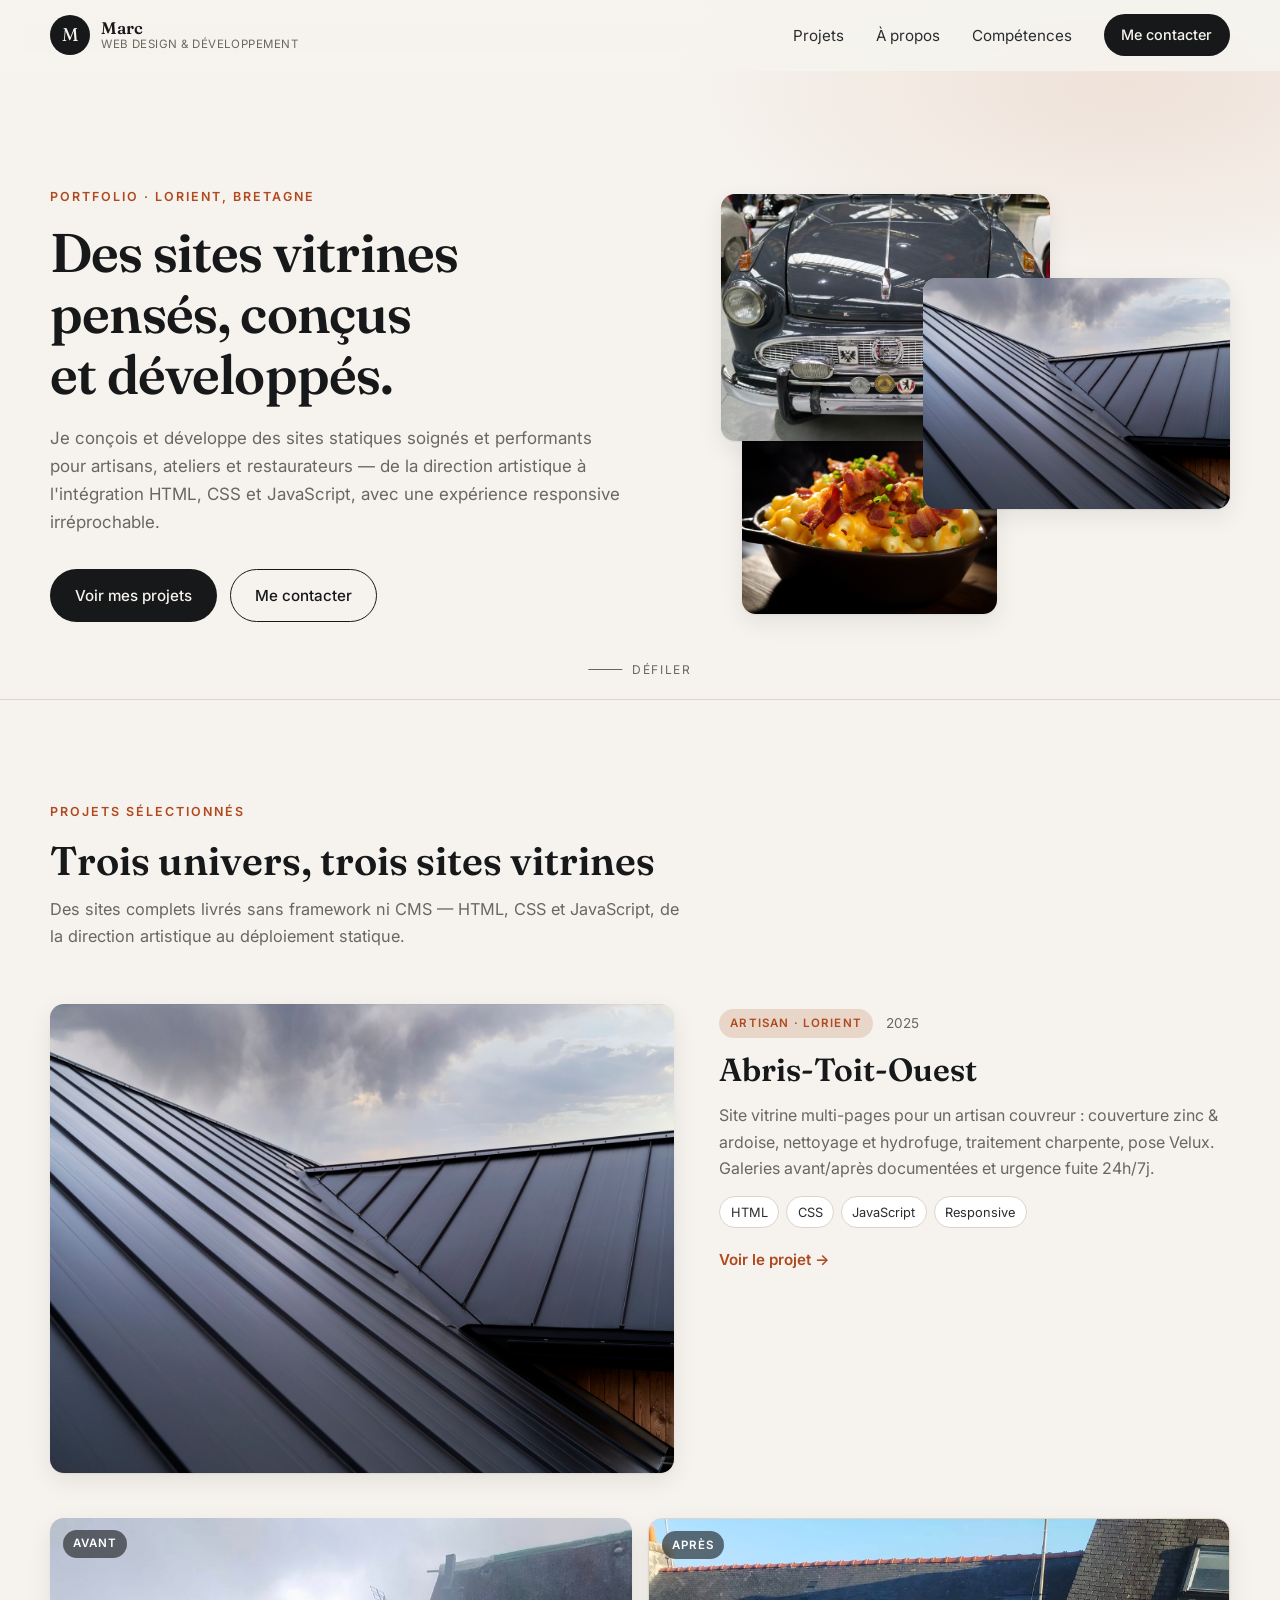
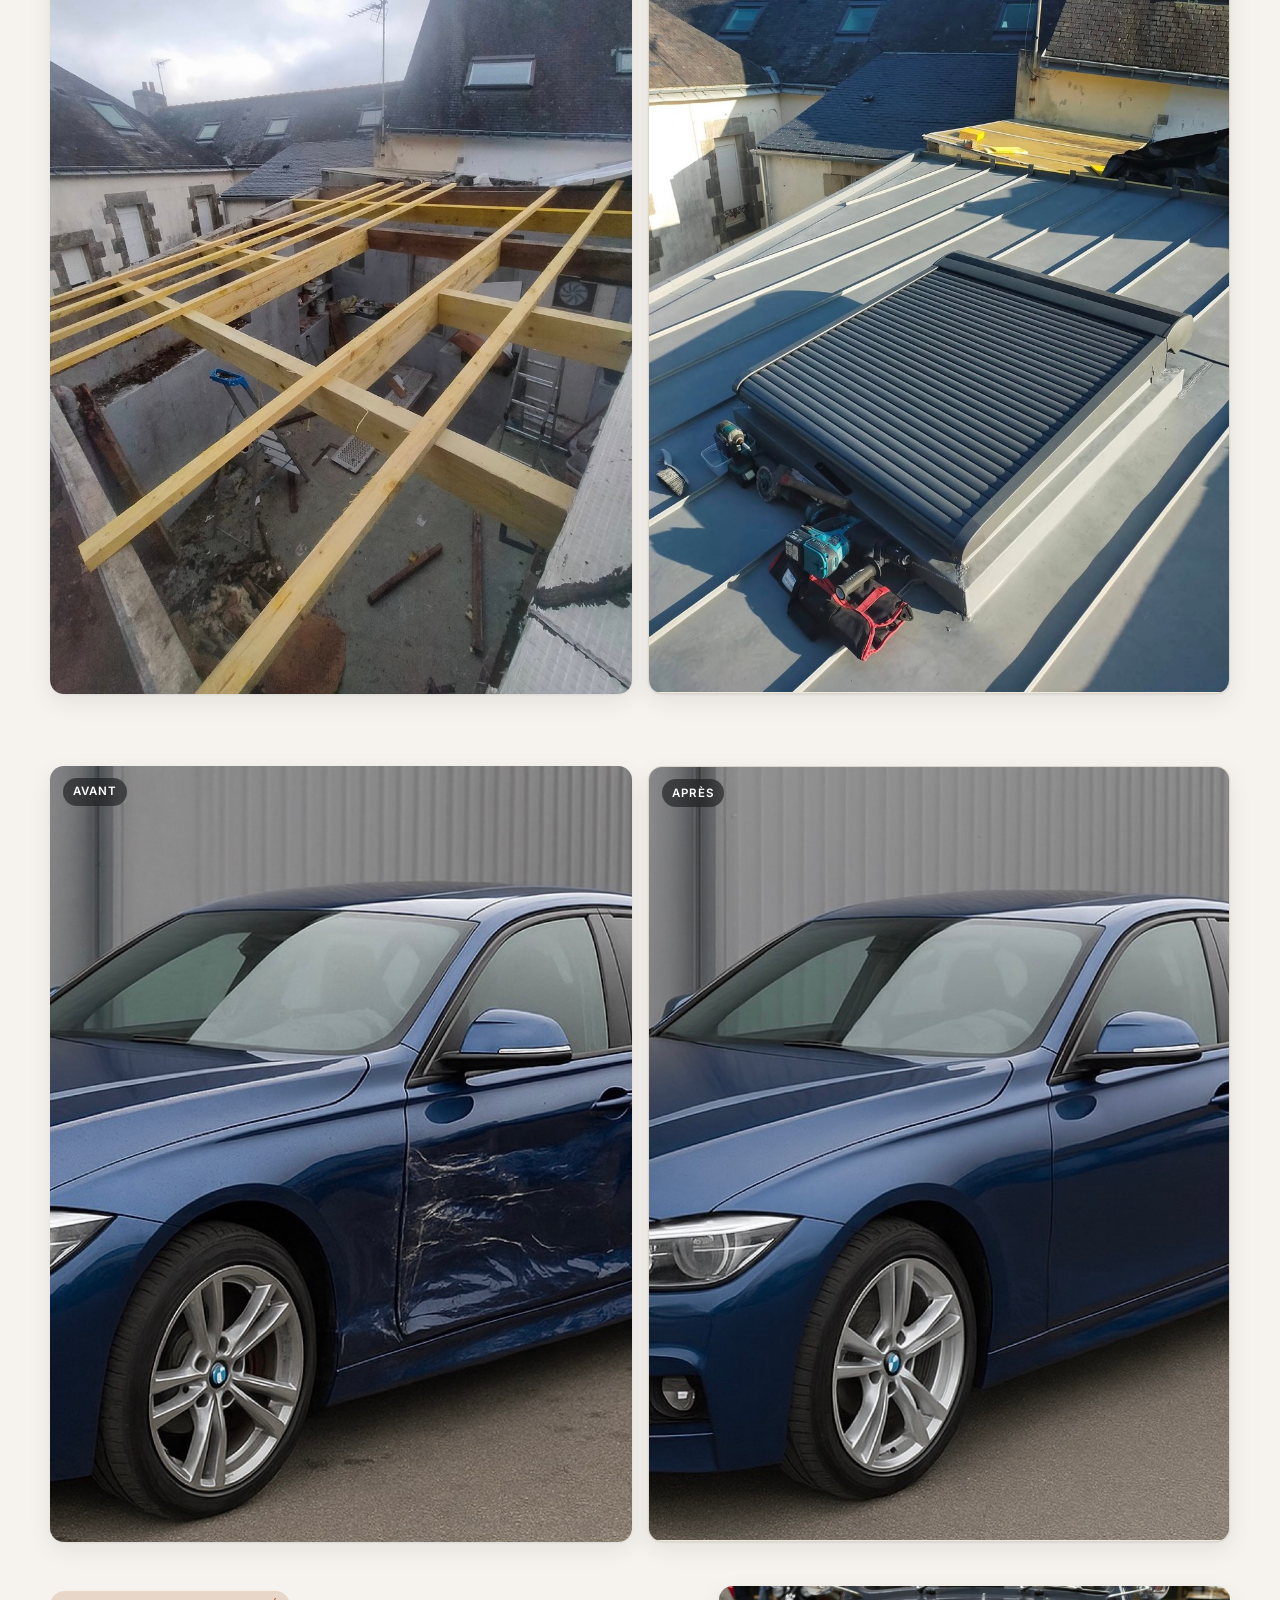
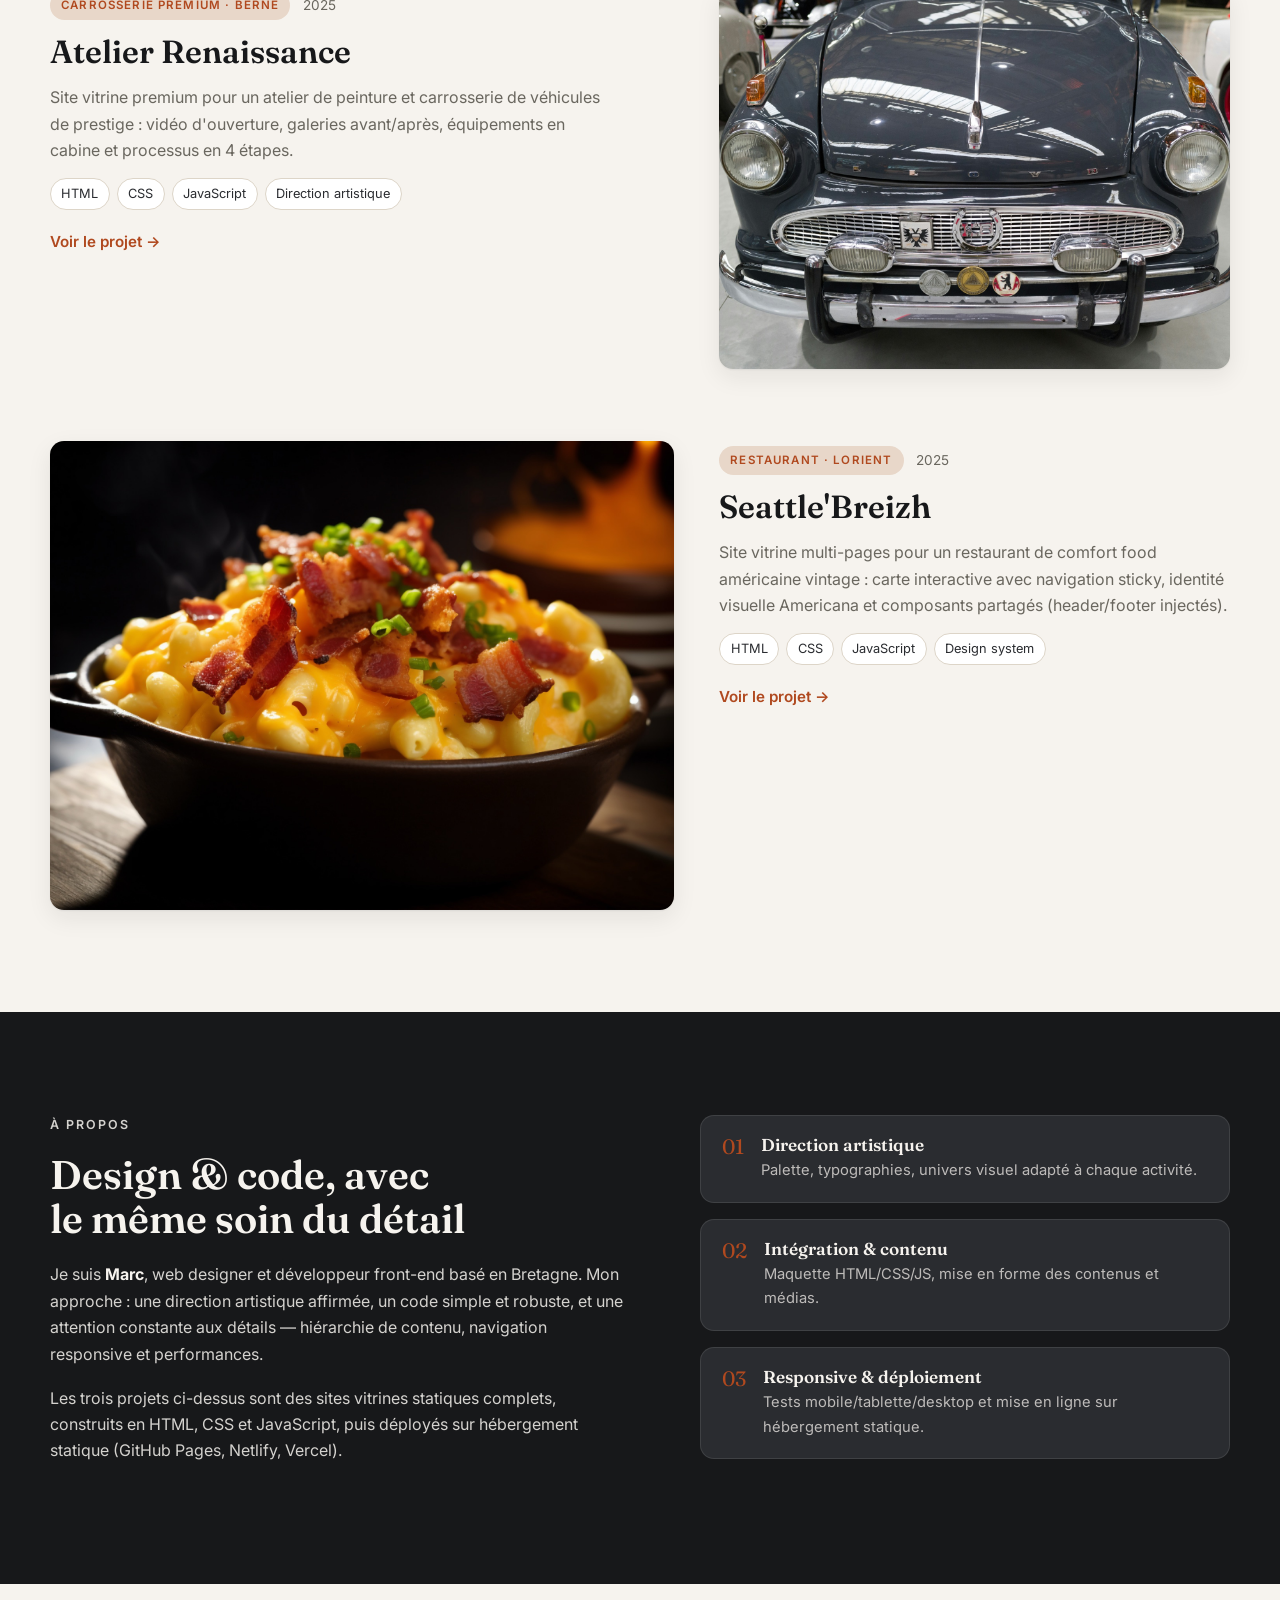
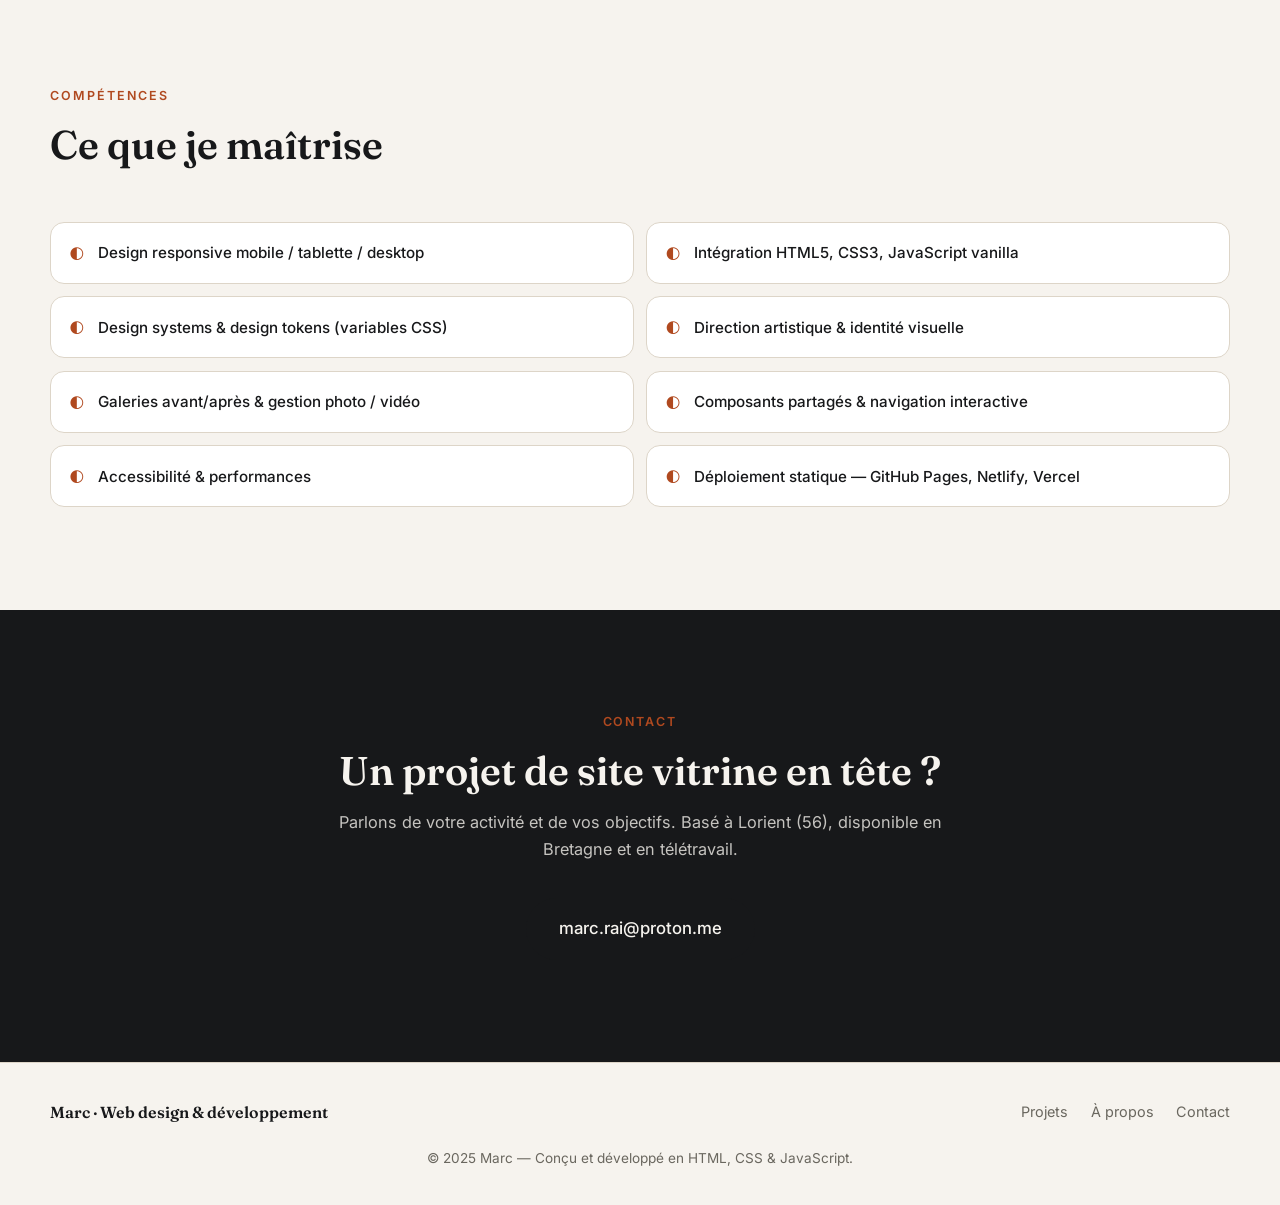
==== index.html @ 5592d225 "Initial commit" ====
<!DOCTYPE html>
<html lang="fr">
<head>
  <meta charset="UTF-8" />
  <meta name="viewport" content="width=device-width, initial-scale=1.0" />
  <meta name="description" content="Marc — Web designer & développeur front-end. Portfolios de sites vitrines statiques : toiture, carrosserie premium, comfort food. Direction artistique, intégration HTML/CSS/JS, responsive." />
  <meta name="theme-color" content="#17181a" />
  <title>Marc — Web Designer &amp; Développeur Front-end</title>

  <link rel="preconnect" href="https://fonts.googleapis.com" />
  <link rel="preconnect" href="https://fonts.gstatic.com" crossorigin />
  <link href="https://fonts.googleapis.com/css2?family=Fraunces:opsz,wght@9..144,400;9..144,500;9..144,600;9..144,700&amp;family=Inter:wght@400;500;600&amp;display=swap" rel="stylesheet" />

  <link rel="stylesheet" href="style.css" />
</head>
<body>

  <a class="skip-link" href="#main">Aller au contenu principal</a>

  <header class="site-header" id="site-header">
    <div class="container header__inner">
      <a class="brand" href="#top" aria-label="Marc — retour à l'accueil">
        <span class="brand__mark" aria-hidden="true">M</span>
        <span class="brand__text">
          <span class="brand__name">Marc</span>
          <span class="brand__tag">Web design &amp; développement</span>
        </span>
      </a>

      <button class="nav-toggle" type="button" aria-label="Ouvrir le menu" aria-expanded="false" aria-controls="site-nav">
        <span class="nav-toggle__bar" aria-hidden="true"></span>
      </button>

      <nav class="site-nav" id="site-nav" aria-label="Navigation principale">
        <a href="#projets">Projets</a>
        <a href="#a-propos">À propos</a>
        <a href="#competences">Compétences</a>
        <a href="#contact" class="nav-cta">Me contacter</a>
      </nav>
    </div>
  </header>

  <main id="main">

    <!-- HERO -->
    <section class="hero" id="top" aria-label="Présentation">
      <div class="container hero__grid">
        <div class="hero__content">
          <p class="eyebrow">Portfolio · Lorient, Bretagne</p>
          <h1 class="hero__title">Des sites vitrines pensés, conçus et développés.</h1>
          <p class="hero__lead">
            Je conçois et développe des sites statiques soignés et performants pour
            artisans, ateliers et restaurateurs — de la direction artistique à
            l'intégration HTML, CSS et JavaScript, avec une expérience responsive
            irréprochable.
          </p>
          <div class="hero__actions">
            <a class="btn btn--solid" href="#projets">Voir mes projets</a>
            <a class="btn btn--ghost" href="#contact">Me contacter</a>
          </div>
        </div>

        <div class="hero__collage" aria-hidden="true">
          <a class="collage__item collage__item--a" href="#projet-atelier" tabindex="-1">
            <img src="assets/images/atelier-classic.jpg" alt="" loading="eager" />
          </a>
          <a class="collage__item collage__item--b" href="#projet-abris" tabindex="-1">
            <img src="assets/images/abris-hero.jpg" alt="" loading="eager" />
          </a>
          <a class="collage__item collage__item--c" href="#projet-seattle" tabindex="-1">
            <img src="assets/images/seattle-hero.jpg" alt="" loading="eager" />
          </a>
        </div>
      </div>
      <div class="hero__scroll" aria-hidden="true">
        <span class="hero__scroll-line"></span>
        Défiler
      </div>
    </section>

    <!-- PROJETS -->
    <section class="section" id="projets" aria-labelledby="projets-title">
      <div class="container">
        <header class="section__head">
          <p class="eyebrow">Projets sélectionnés</p>
          <h2 class="section__title" id="projets-title">Trois univers, trois sites vitrines</h2>
          <p class="section__sub">
            Des sites complets livrés sans framework ni CMS — HTML, CSS et JavaScript,
            de la direction artistique au déploiement statique.
          </p>
        </header>

        <div class="projects">

          <!-- Abris-Toit-Ouest -->
          <article class="project" id="projet-abris">
            <a class="project__media" href="projects/Abris%20Toit%20Ouest/index.html">
              <img src="assets/images/abris-hero.jpg" alt="Toiture en ardoise et zinc, chantier de rénovation Abris-Toit-Ouest" loading="lazy" />
            </a>
            <div class="project__body">
              <div class="project__meta">
                <span class="tag">Artisan · Lorient</span>
                <span class="project__year">2025</span>
              </div>
              <h3 class="project__title">Abris-Toit-Ouest</h3>
              <p class="project__text">
                Site vitrine multi-pages pour un artisan couvreur : couverture zinc
                &amp; ardoise, nettoyage et hydrofuge, traitement charpente, pose Velux.
                Galeries avant/après documentées et urgence fuite 24h/7j.
              </p>
              <div class="project__tags">
                <span>HTML</span><span>CSS</span><span>JavaScript</span><span>Responsive</span>
              </div>
              <a class="project__link" href="projects/Abris%20Toit%20Ouest/index.html">
                Voir le projet <span aria-hidden="true">→</span>
              </a>
            </div>
            <div class="project__extra">
              <figure class="ba">
                <img src="assets/images/abris-avant.jpg" alt="Toiture avant rénovation" loading="lazy" />
                <figcaption>Avant</figcaption>
              </figure>
              <figure class="ba ba--after">
                <img src="assets/images/abris-apres.jpg" alt="Toiture après rénovation" loading="lazy" />
                <figcaption>Après</figcaption>
              </figure>
            </div>
          </article>

          <!-- Atelier Renaissance -->
          <article class="project project--reverse" id="projet-atelier">
            <a class="project__media" href="projects/Atelier%20Renaissance/index.html">
              <img src="assets/images/atelier-classic.jpg" alt="Restauration de peinture d'un véhicule de collection chez Atelier Renaissance" loading="lazy" />
            </a>
            <div class="project__body">
              <div class="project__meta">
                <span class="tag">Carrosserie premium · Berné</span>
                <span class="project__year">2025</span>
              </div>
              <h3 class="project__title">Atelier Renaissance</h3>
              <p class="project__text">
                Site vitrine premium pour un atelier de peinture et carrosserie de
                véhicules de prestige : vidéo d'ouverture, galeries avant/après,
                équipements en cabine et processus en 4 étapes.
              </p>
              <div class="project__tags">
                <span>HTML</span><span>CSS</span><span>JavaScript</span><span>Direction artistique</span>
              </div>
              <a class="project__link" href="projects/Atelier%20Renaissance/index.html">
                Voir le projet <span aria-hidden="true">→</span>
              </a>
            </div>
            <div class="project__extra">
              <figure class="ba">
                <img src="assets/images/atelier-avant.jpg" alt="Réparation après choc — avant" loading="lazy" />
                <figcaption>Avant</figcaption>
              </figure>
              <figure class="ba ba--after">
                <img src="assets/images/atelier-apres.jpg" alt="Réparation après choc — après" loading="lazy" />
                <figcaption>Après</figcaption>
              </figure>
            </div>
          </article>

          <!-- Seattle'Breizh -->
          <article class="project" id="projet-seattle">
            <a class="project__media" href="projects/SeattleBreizh/index.html">
              <img src="assets/images/seattle-hero.jpg" alt="Plat de comfort food américaine du Seattle'Breizh" loading="lazy" />
            </a>
            <div class="project__body">
              <div class="project__meta">
                <span class="tag">Restaurant · Lorient</span>
                <span class="project__year">2025</span>
              </div>
              <h3 class="project__title">Seattle'Breizh</h3>
              <p class="project__text">
                Site vitrine multi-pages pour un restaurant de comfort food américaine
                vintage : carte interactive avec navigation sticky, identité visuelle
                Americana et composants partagés (header/footer injectés).
              </p>
              <div class="project__tags">
                <span>HTML</span><span>CSS</span><span>JavaScript</span><span>Design system</span>
              </div>
              <a class="project__link" href="projects/SeattleBreizh/index.html">
                Voir le projet <span aria-hidden="true">→</span>
              </a>
            </div>
          </article>

        </div>
      </div>
    </section>

    <!-- À PROPOS -->
    <section class="section section--dark" id="a-propos" aria-labelledby="a-propos-title">
      <div class="container about__grid">
        <div class="about__text">
          <p class="eyebrow">À propos</p>
          <h2 class="section__title" id="a-propos-title">Design &amp; code, avec le même soin du détail</h2>
          <p>
            Je suis <strong>Marc</strong>, web designer et développeur front-end basé en
            Bretagne. Mon approche : une direction artistique affirmée, un code simple
            et robuste, et une attention constante aux détails — hiérarchie de contenu,
            navigation responsive et performances.
          </p>
          <p>
            Les trois projets ci-dessus sont des sites vitrines statiques complets,
            construits en HTML, CSS et JavaScript, puis déployés sur hébergement
            statique (GitHub Pages, Netlify, Vercel).
          </p>
        </div>

        <div class="about__steps">
          <div class="step">
            <span class="step__num">01</span>
            <div>
              <h3>Direction artistique</h3>
              <p>Palette, typographies, univers visuel adapté à chaque activité.</p>
            </div>
          </div>
          <div class="step">
            <span class="step__num">02</span>
            <div>
              <h3>Intégration &amp; contenu</h3>
              <p>Maquette HTML/CSS/JS, mise en forme des contenus et médias.</p>
            </div>
          </div>
          <div class="step">
            <span class="step__num">03</span>
            <div>
              <h3>Responsive &amp; déploiement</h3>
              <p>Tests mobile/tablette/desktop et mise en ligne sur hébergement statique.</p>
            </div>
          </div>
        </div>
      </div>
    </section>

    <!-- COMPÉTENCES -->
    <section class="section" id="competences" aria-labelledby="competences-title">
      <div class="container">
        <header class="section__head">
          <p class="eyebrow">Compétences</p>
          <h2 class="section__title" id="competences-title">Ce que je maîtrise</h2>
        </header>
        <ul class="skills">
          <li class="skill"><span class="skill__icon" aria-hidden="true">◐</span>Design responsive mobile / tablette / desktop</li>
          <li class="skill"><span class="skill__icon" aria-hidden="true">◐</span>Intégration HTML5, CSS3, JavaScript vanilla</li>
          <li class="skill"><span class="skill__icon" aria-hidden="true">◐</span>Design systems &amp; design tokens (variables CSS)</li>
          <li class="skill"><span class="skill__icon" aria-hidden="true">◐</span>Direction artistique &amp; identité visuelle</li>
          <li class="skill"><span class="skill__icon" aria-hidden="true">◐</span>Galeries avant/après &amp; gestion photo / vidéo</li>
          <li class="skill"><span class="skill__icon" aria-hidden="true">◐</span>Composants partagés &amp; navigation interactive</li>
          <li class="skill"><span class="skill__icon" aria-hidden="true">◐</span>Accessibilité &amp; performances</li>
          <li class="skill"><span class="skill__icon" aria-hidden="true">◐</span>Déploiement statique — GitHub Pages, Netlify, Vercel</li>
        </ul>
      </div>
    </section>

    <!-- CONTACT -->
    <section class="section section--dark" id="contact" aria-labelledby="contact-title">
      <div class="container contact__inner">
        <p class="eyebrow">Contact</p>
        <h2 class="section__title" id="contact-title">Un projet de site vitrine en tête ?</h2>
        <p class="section__sub">
          Parlons de votre activité et de vos objectifs. Basé à Lorient (56),
          disponible en Bretagne et en télétravail.
        </p>
        <!-- Remplacez l'adresse e-mail par la vôtre -->
        <a class="btn btn--solid btn--lg" href="mailto:marc.rai@proton.me">marc.rai@proton.me</a>
      </div>
    </section>

  </main>

  <footer class="site-footer">
    <div class="container footer__inner">
      <p class="footer__brand">Marc · Web design &amp; développement</p>
      <nav class="footer__nav" aria-label="Navigation de pied de page">
        <a href="#projets">Projets</a>
        <a href="#a-propos">À propos</a>
        <a href="#contact">Contact</a>
      </nav>
      <p class="footer__note">© 2025 Marc — Conçu et développé en HTML, CSS &amp; JavaScript.</p>
    </div>
  </footer>

  <script>
    (function () {
      var header = document.getElementById('site-header');
      var toggle = document.querySelector('.nav-toggle');
      var nav = document.getElementById('site-nav');
      var open = false;

      function onScroll() {
        header.classList.toggle('is-scrolled', window.scrollY > 12);
      }

      function setOpen(value) {
        open = value;
        toggle.setAttribute('aria-expanded', String(open));
        nav.classList.toggle('is-open', open);
        document.body.classList.toggle('no-scroll', open);
      }

      toggle.addEventListener('click', function () {
        setOpen(!open);
      });

      nav.addEventListener('click', function (e) {
        if (e.target.tagName === 'A') setOpen(false);
      });

      window.addEventListener('scroll', onScroll, { passive: true });
      onScroll();
    })();
  </script>
</body>
</html>
---- style.css ----
/* ==========================================================================
   Marc — Portfolio
   Design : palette ivoire / encre / terracotta, typographies Fraunces + Inter
   ========================================================================== */

:root {
  --paper: #f6f3ee;
  --paper-2: #efeae1;
  --ink: #17181a;
  --ink-2: #2a2c30;
  --ink-soft: #6a675f;
  --accent: #b0491f;
  --accent-soft: #e8d7c9;
  --line: #ddd5c8;
  --white: #ffffff;

  --font-display: "Fraunces", Georgia, serif;
  --font-body: "Inter", system-ui, -apple-system, sans-serif;

  --radius: 14px;
  --container: 1180px;
  --gutter: clamp(1.25rem, 4vw, 2.5rem);

  --shadow: 0 1px 2px rgba(23, 24, 26, 0.06), 0 8px 24px rgba(23, 24, 26, 0.08);
  --ease: cubic-bezier(0.22, 1, 0.36, 1);
}

/* ---------- Reset ---------- */
*,
*::before,
*::after {
  box-sizing: border-box;
  margin: 0;
  padding: 0;
}

html {
  scroll-behavior: smooth;
  scroll-padding-top: 84px;
}

body {
  font-family: var(--font-body);
  font-size: 1rem;
  line-height: 1.65;
  color: var(--ink);
  background: var(--paper);
  -webkit-font-smoothing: antialiased;
}

img {
  display: block;
  max-width: 100%;
  height: auto;
}

a {
  color: inherit;
  text-decoration: none;
}

ul {
  list-style: none;
}

button {
  font: inherit;
  cursor: pointer;
  border: 0;
  background: none;
  color: inherit;
}

h1,
h2,
h3 {
  font-family: var(--font-display);
  font-weight: 600;
  line-height: 1.12;
  text-wrap: balance;
}

.container {
  width: min(var(--container), 100% - (2 * var(--gutter)));
  margin-inline: auto;
}

.skip-link {
  position: absolute;
  left: 1rem;
  top: -100%;
  z-index: 100;
  padding: 0.6rem 1rem;
  background: var(--ink);
  color: var(--paper);
  border-radius: 8px;
  transition: top 0.2s;
}
.skip-link:focus {
  top: 1rem;
}

::selection {
  background: var(--accent);
  color: var(--white);
}

:focus-visible {
  outline: 2px solid var(--accent);
  outline-offset: 3px;
  border-radius: 4px;
}

/* ---------- Header ---------- */
.site-header {
  position: fixed;
  inset: 0 0 auto 0;
  z-index: 50;
  padding-block: 0.9rem;
  background: rgba(246, 243, 238, 0.92);
  backdrop-filter: blur(10px);
  -webkit-backdrop-filter: blur(10px);
  border-bottom: 1px solid transparent;
  transition: border-color 0.3s, box-shadow 0.3s;
}
.site-header.is-scrolled {
  border-bottom-color: var(--line);
  box-shadow: 0 1px 0 rgba(23, 24, 26, 0.04);
}

.header__inner {
  display: flex;
  align-items: center;
  justify-content: space-between;
  gap: 1rem;
}

.brand {
  display: flex;
  align-items: center;
  gap: 0.7rem;
}
.brand__mark {
  display: grid;
  place-items: center;
  width: 40px;
  height: 40px;
  border-radius: 50%;
  background: var(--ink);
  color: var(--paper);
  font-family: var(--font-display);
  font-size: 1.15rem;
}
.brand__text {
  display: flex;
  flex-direction: column;
  line-height: 1.2;
}
.brand__name {
  font-family: var(--font-display);
  font-weight: 600;
  font-size: 1.05rem;
}
.brand__tag {
  font-size: 0.72rem;
  letter-spacing: 0.04em;
  color: var(--ink-soft);
  text-transform: uppercase;
}

.site-nav {
  display: flex;
  align-items: center;
  gap: clamp(1rem, 2.5vw, 2rem);
}
.site-nav a:not(.nav-cta) {
  font-size: 0.95rem;
  color: var(--ink-2);
  padding: 0.4rem 0;
  position: relative;
}
.site-nav a:not(.nav-cta)::after {
  content: "";
  position: absolute;
  left: 0;
  bottom: 0;
  width: 100%;
  height: 2px;
  background: var(--accent);
  transform: scaleX(0);
  transform-origin: left;
  transition: transform 0.3s var(--ease);
}
.site-nav a:not(.nav-cta):hover::after,
.site-nav a:not(.nav-cta):focus-visible::after {
  transform: scaleX(1);
}
.nav-cta {
  padding: 0.55rem 1.1rem;
  border-radius: 999px;
  background: var(--ink);
  color: var(--paper) !important;
  font-size: 0.9rem !important;
  font-weight: 500;
  transition: background 0.25s;
}
.nav-cta:hover {
  background: var(--accent);
}

.nav-toggle {
  display: none;
  position: relative;
  width: 42px;
  height: 42px;
  border-radius: 10px;
}
.nav-toggle__bar,
.nav-toggle::before,
.nav-toggle::after {
  content: "";
  position: absolute;
  left: 10px;
  right: 10px;
  height: 2px;
  background: var(--ink);
  border-radius: 2px;
  transition: transform 0.3s var(--ease), opacity 0.3s, top 0.3s var(--ease);
}
.nav-toggle__bar {
  top: 20px;
}
.nav-toggle::before {
  top: 13px;
}
.nav-toggle::after {
  top: 27px;
}
.nav-toggle[aria-expanded="true"] .nav-toggle__bar {
  opacity: 0;
}
.nav-toggle[aria-expanded="true"]::before {
  top: 20px;
  transform: rotate(45deg);
}
.nav-toggle[aria-expanded="true"]::after {
  top: 20px;
  transform: rotate(-45deg);
}

/* ---------- Buttons ---------- */
.btn {
  display: inline-flex;
  align-items: center;
  justify-content: center;
  gap: 0.5rem;
  padding: 0.8rem 1.5rem;
  border-radius: 999px;
  font-weight: 500;
  font-size: 0.95rem;
  border: 1px solid transparent;
  transition: background 0.25s, color 0.25s, border-color 0.25s, transform 0.25s var(--ease);
}
.btn--solid {
  background: var(--ink);
  color: var(--paper);
}
.btn--solid:hover {
  background: var(--accent);
  transform: translateY(-2px);
}
.btn--ghost {
  border-color: var(--ink);
  color: var(--ink);
}
.btn--ghost:hover {
  background: var(--ink);
  color: var(--paper);
  transform: translateY(-2px);
}
.btn--lg {
  font-size: 1.05rem;
  padding: 1rem 2rem;
}

/* ---------- Hero ---------- */
.hero {
  position: relative;
  padding: calc(110px + clamp(2rem, 6vw, 5rem)) 0 clamp(3rem, 6vw, 5rem);
  background:
    radial-gradient(60% 50% at 88% 12%, rgba(176, 73, 31, 0.10), transparent 60%),
    var(--paper);
  border-bottom: 1px solid var(--line);
  overflow: hidden;
}

.hero__grid {
  display: grid;
  grid-template-columns: 1.05fr 0.95fr;
  align-items: center;
  gap: clamp(2rem, 5vw, 4rem);
}

.eyebrow {
  font-size: 0.78rem;
  font-weight: 600;
  letter-spacing: 0.16em;
  text-transform: uppercase;
  color: var(--accent);
  margin-bottom: 1rem;
}

.hero__title {
  font-size: clamp(2.1rem, 4.6vw, 3.4rem);
  font-weight: 600;
  letter-spacing: -0.015em;
  margin-bottom: 1.2rem;
}

.hero__lead {
  max-width: 52ch;
  color: var(--ink-soft);
  font-size: 1.06rem;
  margin-bottom: 2rem;
}

.hero__actions {
  display: flex;
  flex-wrap: wrap;
  gap: 0.8rem;
}

/* Collage */
.hero__collage {
  position: relative;
  min-height: 420px;
}
.collage__item {
  position: absolute;
  border-radius: var(--radius);
  overflow: hidden;
  box-shadow: var(--shadow);
  background: var(--paper-2);
  transition: transform 0.4s var(--ease), box-shadow 0.4s var(--ease);
}
.collage__item img {
  width: 100%;
  height: 100%;
  object-fit: cover;
}
.collage__item--a {
  width: 62%;
  aspect-ratio: 4 / 3;
  top: 0;
  left: 4%;
  z-index: 2;
}
.collage__item--b {
  width: 58%;
  aspect-ratio: 4 / 3;
  top: 20%;
  right: 0;
  z-index: 3;
}
.collage__item--c {
  width: 48%;
  aspect-ratio: 4 / 3;
  bottom: 0;
  left: 8%;
  z-index: 1;
}
.collage__item:hover {
  transform: translateY(-6px) rotate(0deg) scale(1.02);
  box-shadow: 0 12px 34px rgba(23, 24, 26, 0.16);
}

.hero__scroll {
  position: absolute;
  bottom: 1.2rem;
  left: 50%;
  transform: translateX(-50%);
  display: flex;
  align-items: center;
  gap: 0.6rem;
  font-size: 0.75rem;
  letter-spacing: 0.14em;
  text-transform: uppercase;
  color: var(--ink-soft);
}
.hero__scroll-line {
  width: 34px;
  height: 1px;
  background: var(--ink-soft);
  position: relative;
  overflow: hidden;
}
.hero__scroll-line::after {
  content: "";
  position: absolute;
  inset: 0;
  background: var(--accent);
  transform: translateX(-100%);
  animation: scroll-hint 2.4s var(--ease) infinite;
}
@keyframes scroll-hint {
  0% { transform: translateX(-100%); }
  60%, 100% { transform: translateX(100%); }
}

/* ---------- Sections ---------- */
.section {
  padding: clamp(4rem, 8vw, 6.5rem) 0;
}
.section--dark {
  background: var(--ink);
  color: var(--paper);
}
.section--dark .section__title {
  color: var(--paper);
}
.section--dark .section__sub {
  color: rgba(246, 243, 238, 0.78);
}

.section__head {
  max-width: 640px;
  margin-bottom: clamp(2.2rem, 5vw, 3.4rem);
}
.section__title {
  font-size: clamp(1.7rem, 3.4vw, 2.5rem);
  margin-bottom: 0.8rem;
}
.section__sub {
  color: var(--ink-soft);
  font-size: 1.02rem;
}

/* ---------- Projects ---------- */
.projects {
  display: grid;
  gap: clamp(3rem, 6vw, 4.5rem);
}

.project {
  display: grid;
  grid-template-columns: minmax(0, 1.1fr) minmax(0, 0.9fr);
  gap: clamp(1.5rem, 3.5vw, 2.8rem);
  align-items: start;
}
.project--reverse .project__media {
  order: 2;
}
.project--reverse .project__body {
  order: 1;
}

.project__media {
  display: block;
  border-radius: var(--radius);
  overflow: hidden;
  position: relative;
  box-shadow: var(--shadow);
  background: var(--paper-2);
}
.project__media::after {
  content: "Ouvrir le site";
  position: absolute;
  inset: auto 0 0 0;
  padding: 2.6rem 1.2rem 1.2rem;
  font-size: 0.85rem;
  font-weight: 500;
  color: var(--white);
  background: linear-gradient(to top, rgba(23, 24, 26, 0.72), transparent);
  opacity: 0;
  transform: translateY(8px);
  transition: opacity 0.35s, transform 0.35s var(--ease);
}
.project__media img {
  width: 100%;
  aspect-ratio: 4 / 3;
  object-fit: cover;
  transition: transform 0.5s var(--ease);
}
.project:hover .project__media::after {
  opacity: 1;
  transform: translateY(0);
}
.project__media:hover img {
  transform: scale(1.03);
}

.project__body {
  display: flex;
  flex-direction: column;
  align-items: flex-start;
  gap: 0.9rem;
  padding-top: 0.3rem;
}
.project__meta {
  display: flex;
  align-items: center;
  gap: 0.8rem;
}
.tag {
  font-size: 0.72rem;
  font-weight: 600;
  letter-spacing: 0.1em;
  text-transform: uppercase;
  color: var(--accent);
  background: var(--accent-soft);
  padding: 0.3rem 0.7rem;
  border-radius: 999px;
}
.project__year {
  font-size: 0.85rem;
  color: var(--ink-soft);
}
.project__title {
  font-size: clamp(1.5rem, 2.6vw, 2rem);
}
.project__text {
  color: var(--ink-soft);
  max-width: 56ch;
}
.project__tags {
  display: flex;
  flex-wrap: wrap;
  gap: 0.45rem;
}
.project__tags span {
  font-size: 0.8rem;
  color: var(--ink-2);
  border: 1px solid var(--line);
  background: var(--white);
  padding: 0.28rem 0.65rem;
  border-radius: 999px;
}
.project__link {
  margin-top: 0.3rem;
  font-weight: 600;
  font-size: 0.95rem;
  color: var(--accent);
  border-bottom: 1px solid transparent;
  transition: border-color 0.25s;
}
.project__link:hover {
  border-bottom-color: var(--accent);
}
.project__link span {
  display: inline-block;
  transition: transform 0.25s var(--ease);
}
.project__link:hover span {
  transform: translateX(4px);
}

.project__extra {
  grid-column: 1 / -1;
  display: grid;
  grid-template-columns: 1fr 1fr;
  gap: 1rem;
}
.ba {
  position: relative;
  border-radius: var(--radius);
  overflow: hidden;
  box-shadow: var(--shadow);
  background: var(--paper-2);
}
.ba img {
  width: 100%;
  aspect-ratio: 3 / 4;
  object-fit: cover;
}
.ba figcaption {
  position: absolute;
  top: 0.8rem;
  left: 0.8rem;
  font-size: 0.72rem;
  font-weight: 600;
  letter-spacing: 0.1em;
  text-transform: uppercase;
  color: var(--white);
  background: rgba(23, 24, 26, 0.6);
  padding: 0.28rem 0.6rem;
  border-radius: 999px;
  backdrop-filter: blur(4px);
}
.ba--after {
  /* légère variation visuelle pour la cohérence du duo avant/après */
  border: 1px solid var(--line);
}

/* ---------- About ---------- */
.about__grid {
  display: grid;
  grid-template-columns: 1.05fr 0.95fr;
  gap: clamp(2rem, 5vw, 4rem);
  align-items: start;
}
.about__text p {
  margin-bottom: 1.1rem;
  color: rgba(246, 243, 238, 0.85);
  max-width: 58ch;
}
.about__text strong {
  color: var(--paper);
}
.about__text .section__title {
  margin-bottom: 1.2rem;
}

.about__steps {
  display: grid;
  gap: 1rem;
}
.step {
  display: flex;
  gap: 1.1rem;
  padding: 1.2rem 1.3rem;
  background: var(--ink-2);
  border-radius: var(--radius);
  border: 1px solid rgba(246, 243, 238, 0.1);
}
.step__num {
  font-family: var(--font-display);
  font-size: 1.3rem;
  color: var(--accent);
  flex-shrink: 0;
  line-height: 1.2;
}
.step h3 {
  font-size: 1.08rem;
  margin-bottom: 0.25rem;
}
.step p {
  font-size: 0.92rem;
  color: rgba(246, 243, 238, 0.72);
}

/* ---------- Skills ---------- */
.skills {
  display: grid;
  grid-template-columns: repeat(2, 1fr);
  gap: 0.8rem;
}
.skill {
  display: flex;
  align-items: center;
  gap: 0.85rem;
  padding: 1rem 1.15rem;
  background: var(--white);
  border: 1px solid var(--line);
  border-radius: var(--radius);
  font-size: 0.95rem;
  font-weight: 500;
  transition: transform 0.3s var(--ease), border-color 0.3s;
}
.skill:hover {
  transform: translateY(-3px);
  border-color: var(--accent);
}
.skill__icon {
  color: var(--accent);
  font-size: 1.05rem;
  flex-shrink: 0;
}

/* ---------- Contact ---------- */
.contact__inner {
  text-align: center;
  max-width: 620px;
}
.contact__inner .section__title {
  margin-bottom: 1rem;
}
.contact__inner .section__sub {
  margin-bottom: 2.2rem;
}

/* ---------- Footer ---------- */
.site-footer {
  border-top: 1px solid var(--line);
  background: var(--paper);
  padding: 2.2rem 0;
}
.footer__inner {
  display: flex;
  align-items: center;
  justify-content: space-between;
  flex-wrap: wrap;
  gap: 1rem;
}
.footer__brand {
  font-family: var(--font-display);
  font-weight: 600;
}
.footer__nav {
  display: flex;
  gap: 1.4rem;
}
.footer__nav a {
  font-size: 0.9rem;
  color: var(--ink-soft);
  transition: color 0.2s;
}
.footer__nav a:hover {
  color: var(--accent);
}
.footer__note {
  font-size: 0.85rem;
  color: var(--ink-soft);
  width: 100%;
  text-align: center;
  margin-top: 0.4rem;
}

/* ---------- Responsive ---------- */
@media (max-width: 900px) {
  .hero__grid,
  .about__grid {
    grid-template-columns: 1fr;
  }
  .hero__collage {
    min-height: 360px;
    max-width: 560px;
    width: 100%;
    margin-inline: auto;
  }
  .hero__scroll {
    display: none;
  }
  .project,
  .project--reverse {
    grid-template-columns: 1fr;
  }
  .project--reverse .project__media,
  .project--reverse .project__body {
    order: initial;
  }
  .project__extra {
    grid-template-columns: 1fr 1fr;
  }
}

@media (max-width: 640px) {
  .nav-toggle {
    display: flex;
  }
  .site-nav {
    position: fixed;
    inset: 62px 0 auto 0;
    flex-direction: column;
    align-items: stretch;
    gap: 0;
    padding: 1rem var(--gutter) 1.6rem;
    background: var(--paper);
    border-bottom: 1px solid var(--line);
    box-shadow: var(--shadow);
    transform: translateY(-8px);
    opacity: 0;
    visibility: hidden;
    transition: opacity 0.3s var(--ease), transform 0.3s var(--ease), visibility 0.3s;
  }
  .site-nav.is-open {
    opacity: 1;
    visibility: visible;
    transform: translateY(0);
  }
  .site-nav a {
    padding: 0.85rem 0;
    font-size: 1.05rem;
    border-bottom: 1px solid var(--line);
  }
  .site-nav a:not(.nav-cta)::after {
    display: none;
  }
  .site-nav .nav-cta {
    margin-top: 0.8rem;
    border: 0;
    text-align: center;
  }
  .no-scroll {
    overflow: hidden;
  }

  .hero {
    padding-top: 130px;
  }
  .hero__collage {
    min-height: 300px;
  }
  .skills {
    grid-template-columns: 1fr;
  }
  .project__extra {
    grid-template-columns: 1fr;
  }
  .footer__inner {
    flex-direction: column;
    text-align: center;
  }
}

/* ---------- Motion ---------- */
@media (prefers-reduced-motion: reduce) {
  *,
  *::before,
  *::after {
    animation-duration: 0.01ms !important;
    animation-iteration-count: 1 !important;
    transition-duration: 0.01ms !important;
    scroll-behavior: auto !important;
  }
}
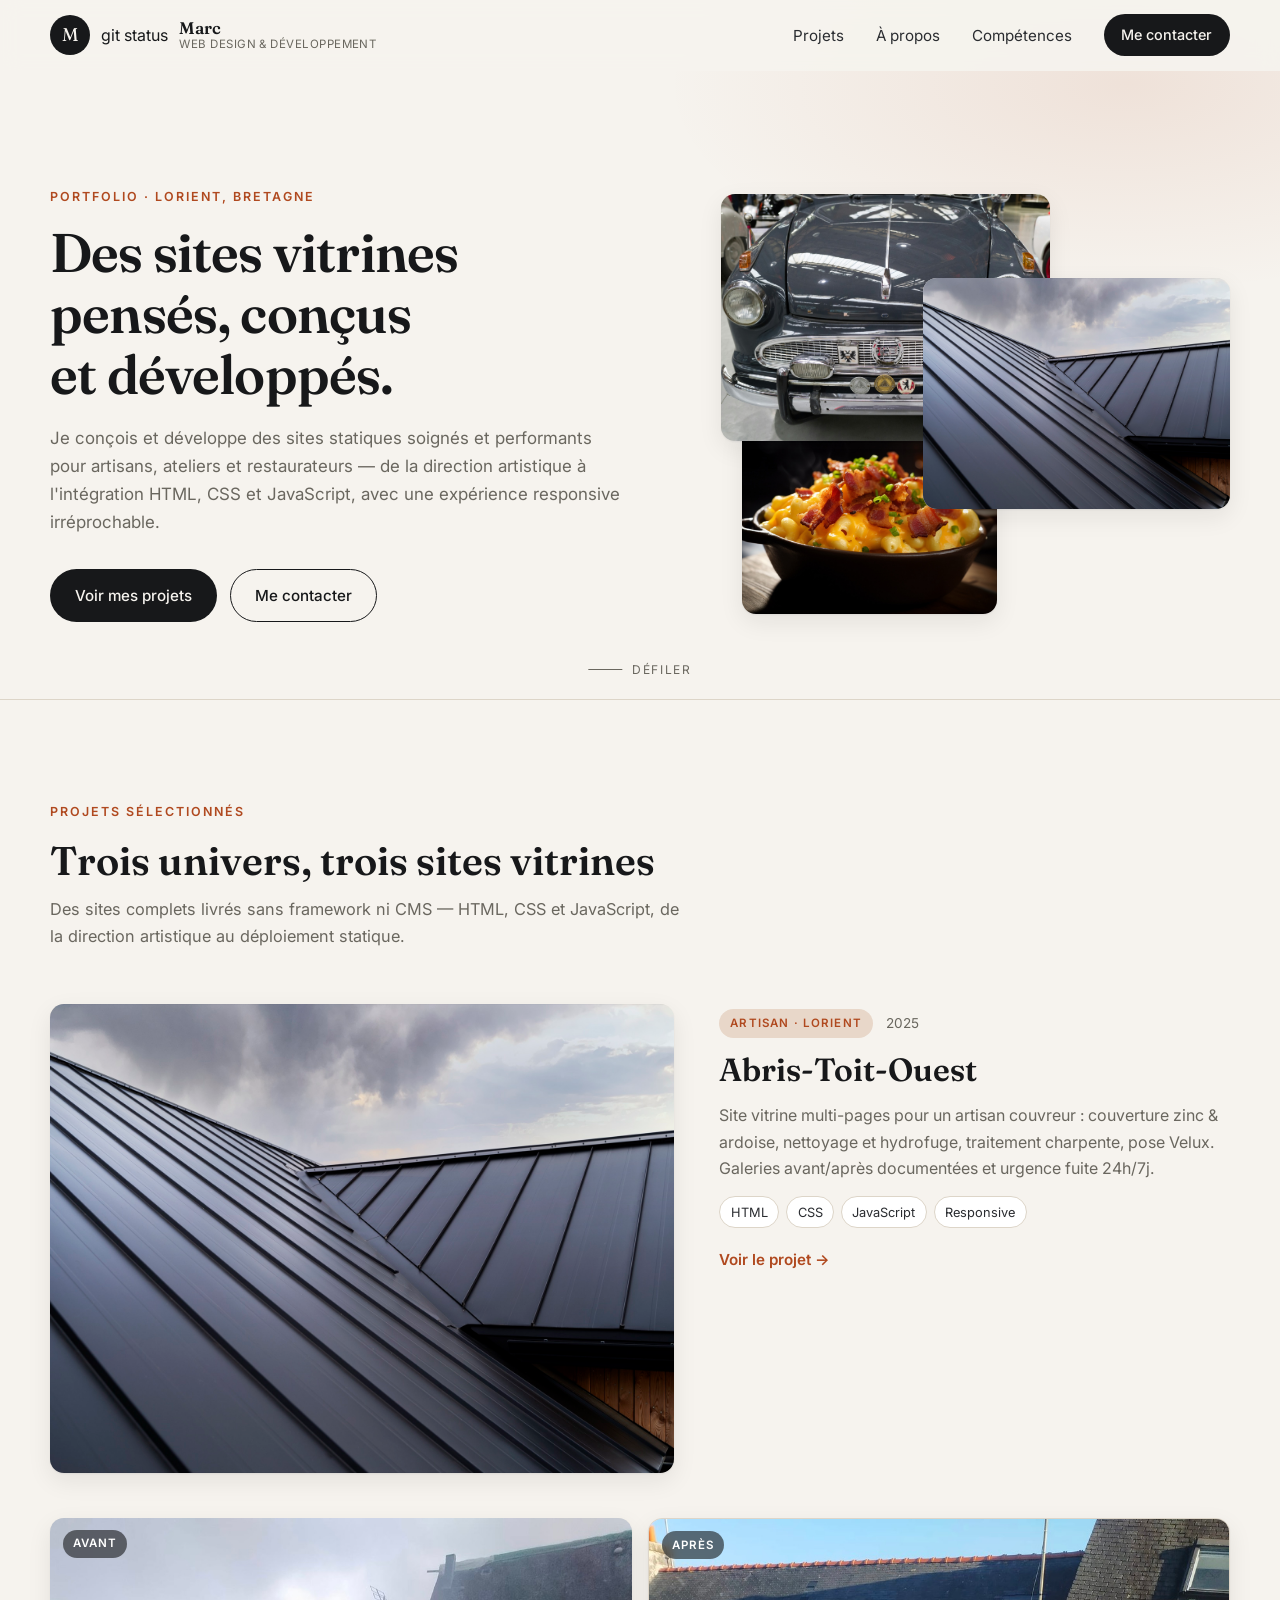
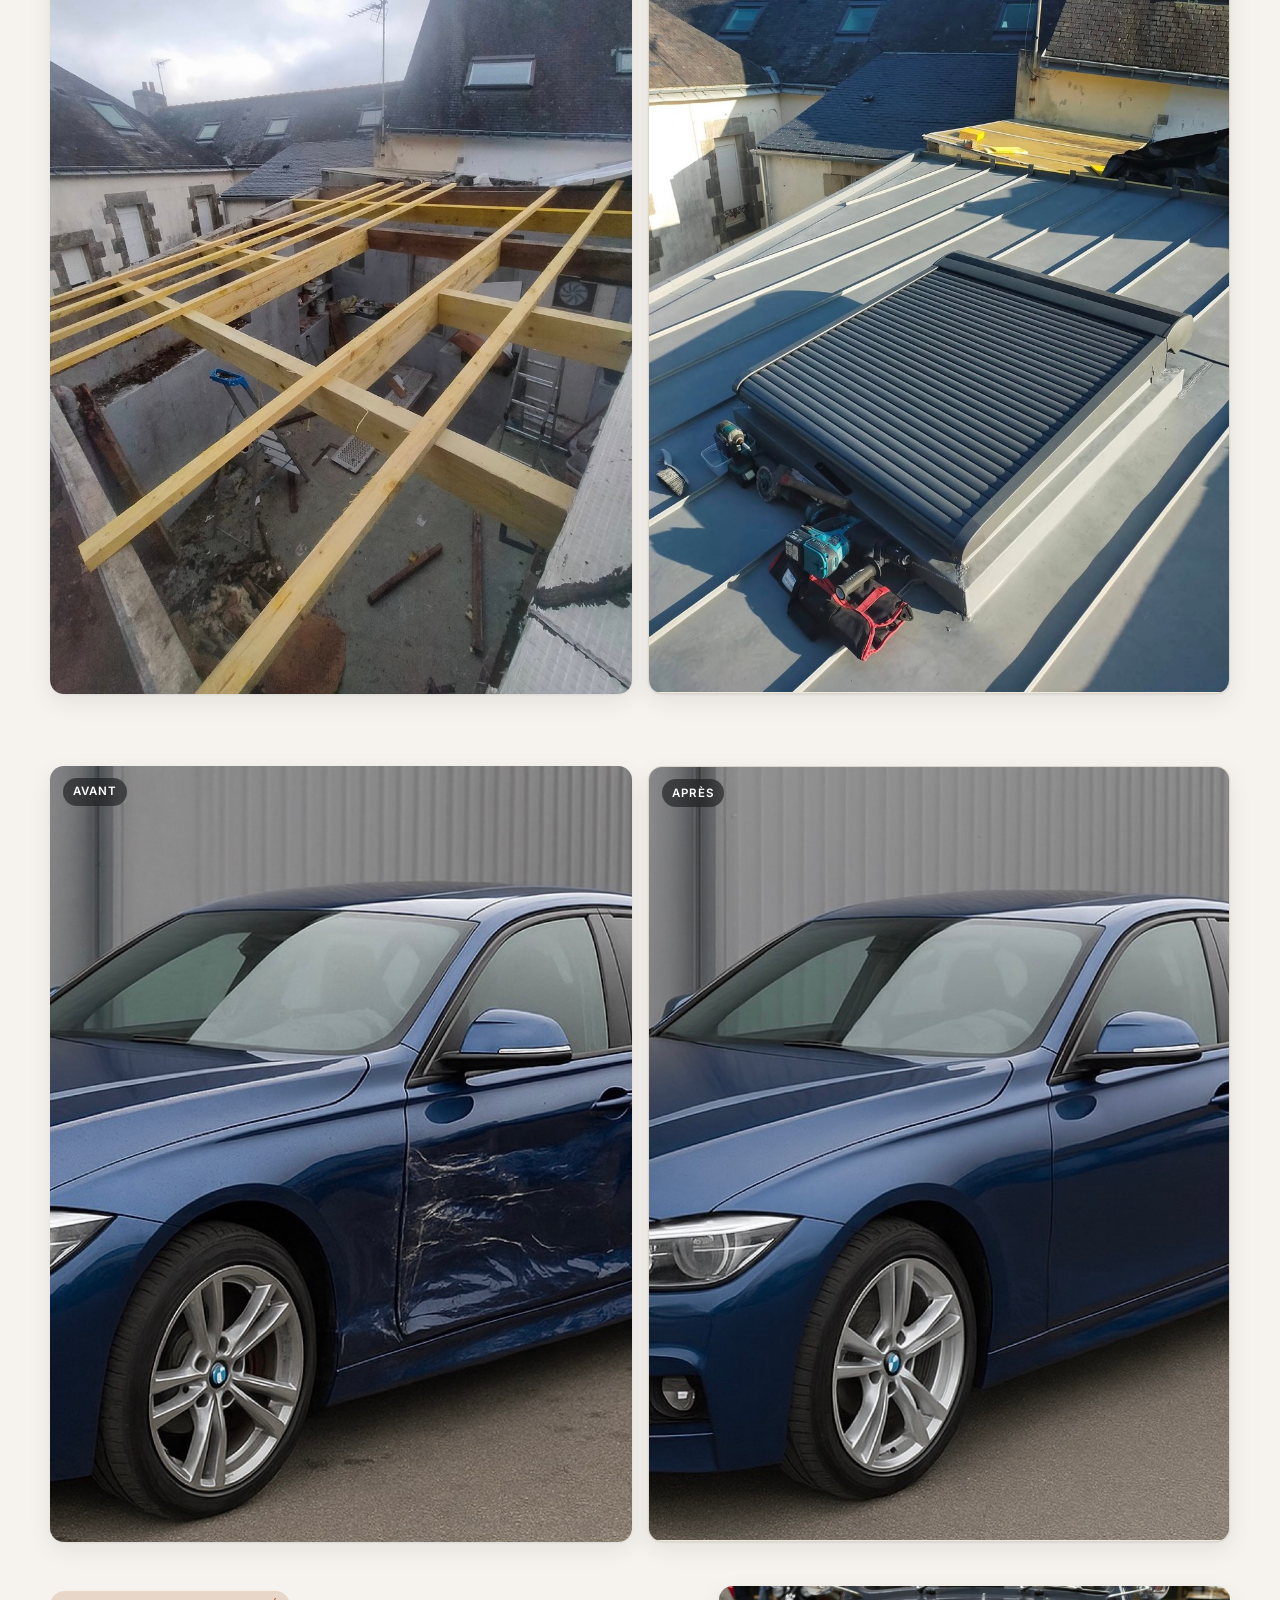
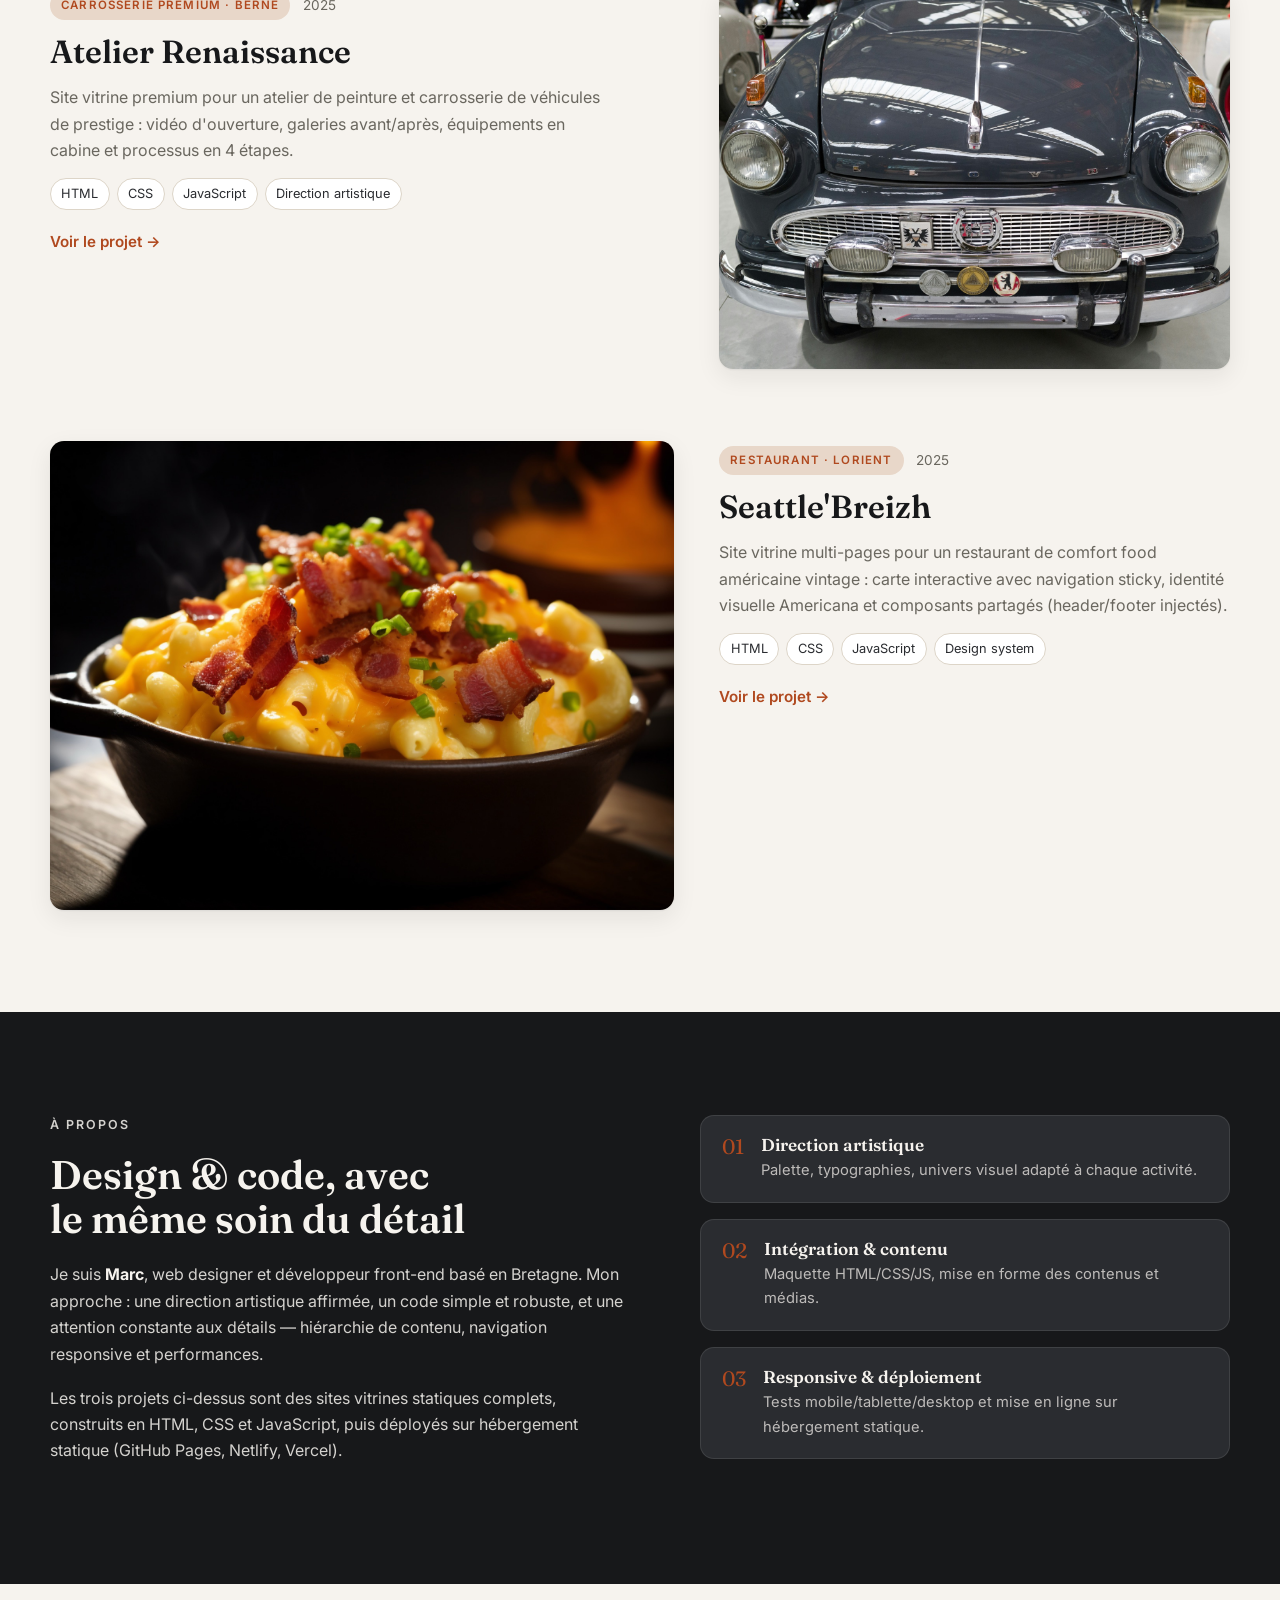
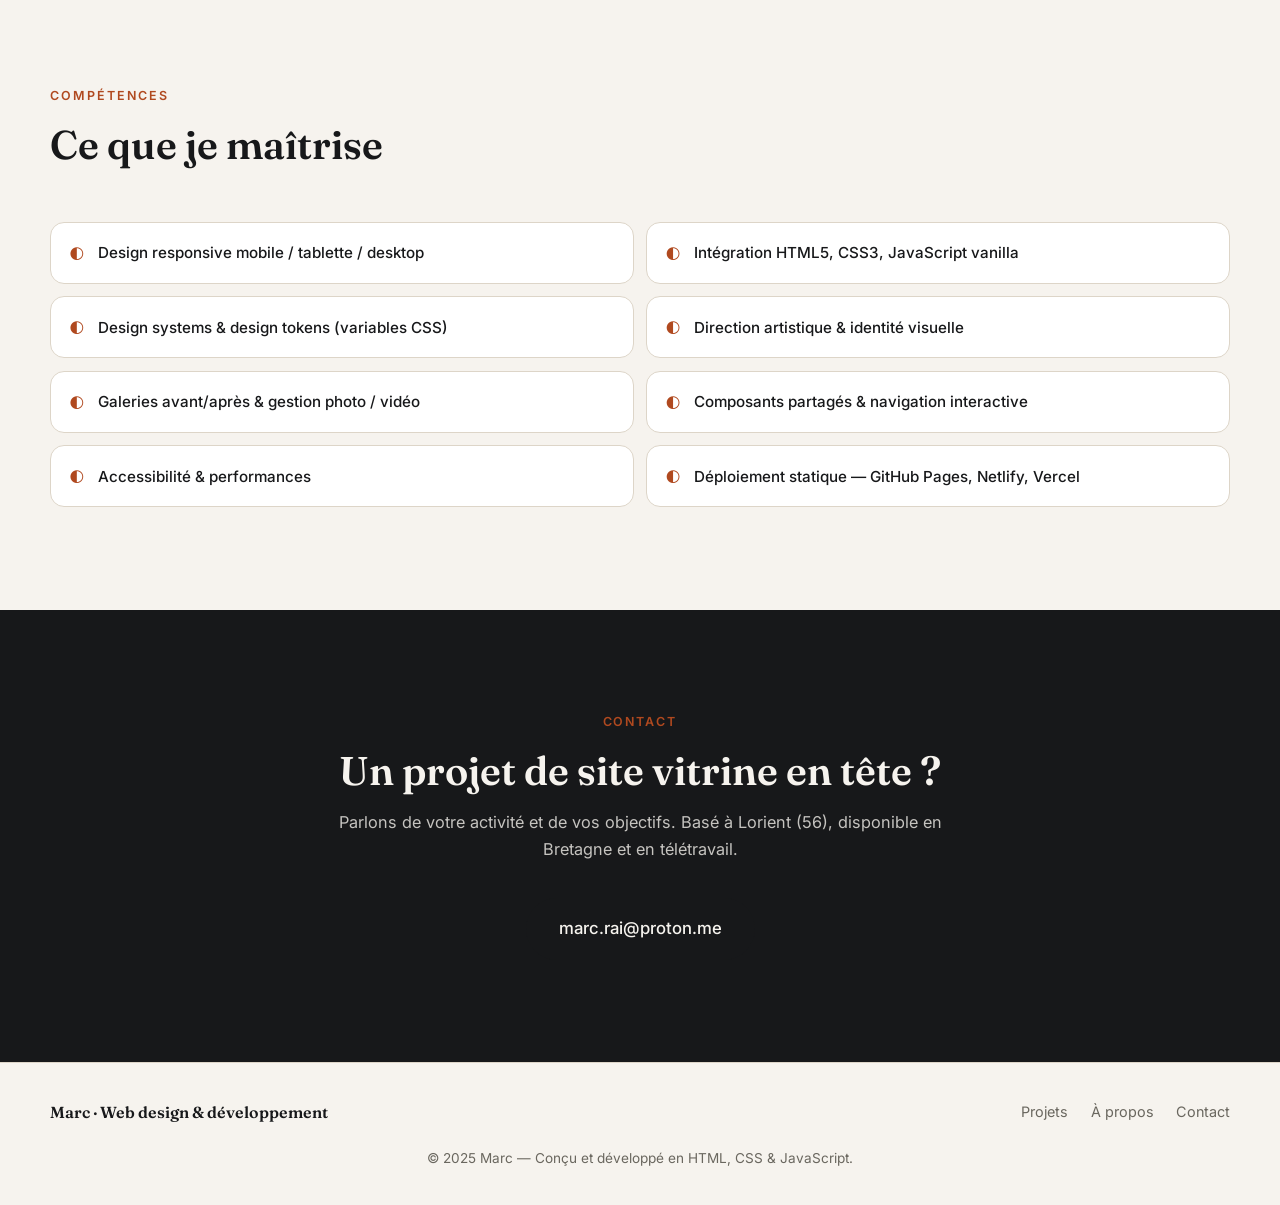
==== commit dd37532f: "reorganize projects inside its own file" ====
--- a/index.html
+++ b/index.html
@@ -20,7 +20,7 @@
   <header class="site-header" id="site-header">
     <div class="container header__inner">
       <a class="brand" href="#top" aria-label="Marc — retour à l'accueil">
-        <span class="brand__mark" aria-hidden="true">M</span>
+        <span class="brand__mark" aria-hidden="true">M</span>git status
         <span class="brand__text">
           <span class="brand__name">Marc</span>
           <span class="brand__tag">Web design &amp; développement</span>
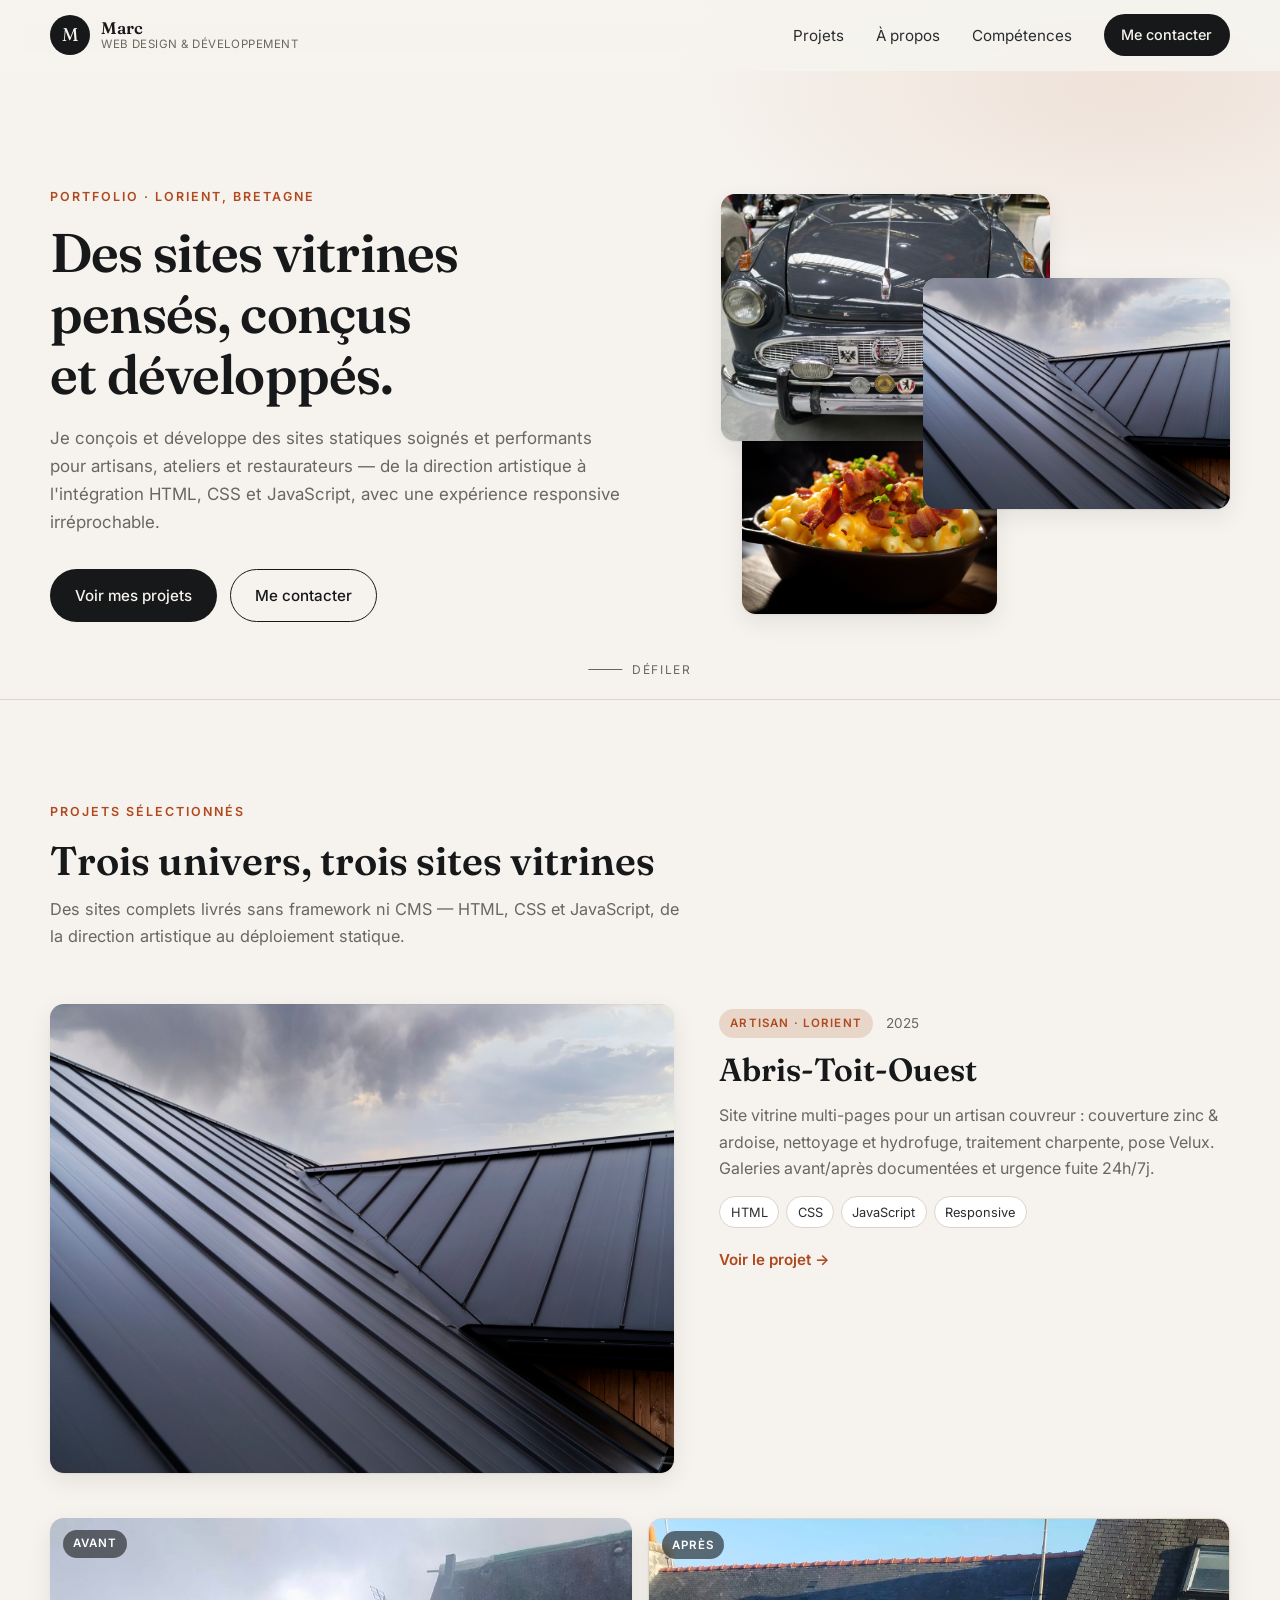
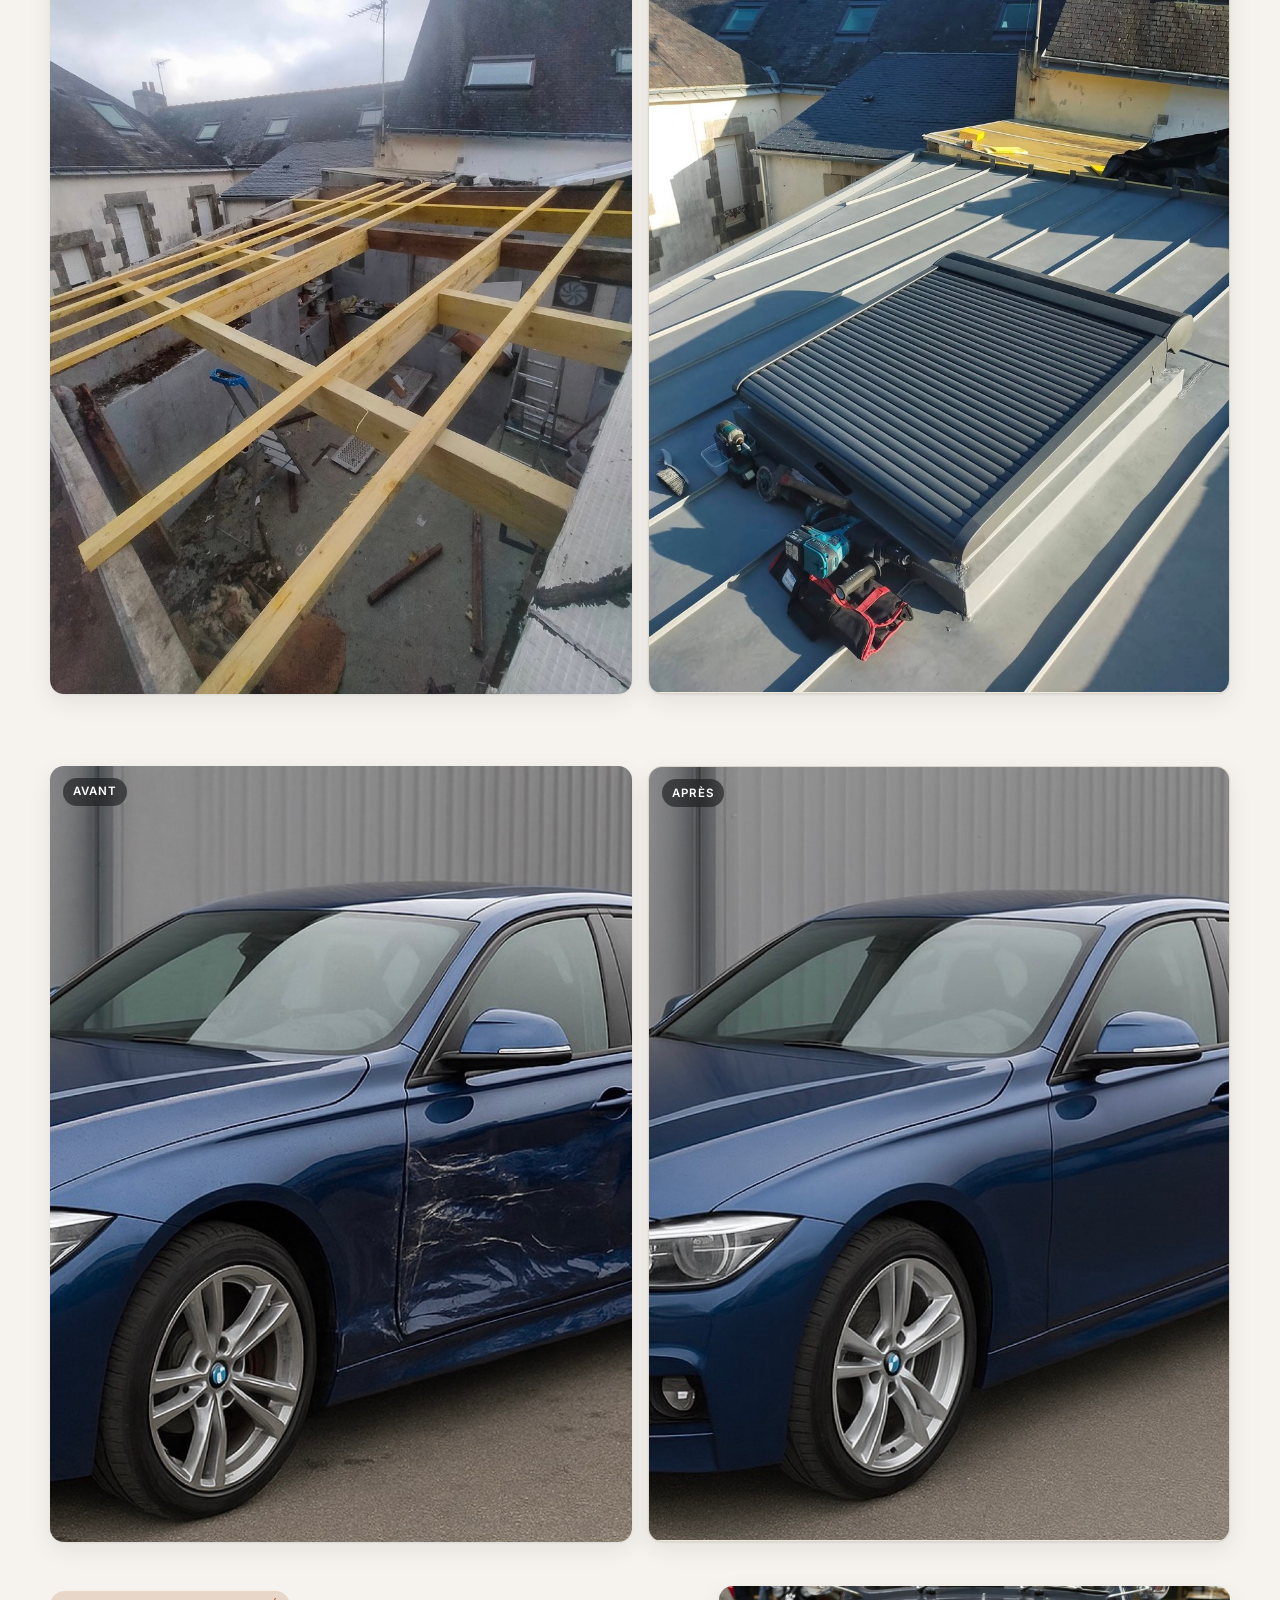
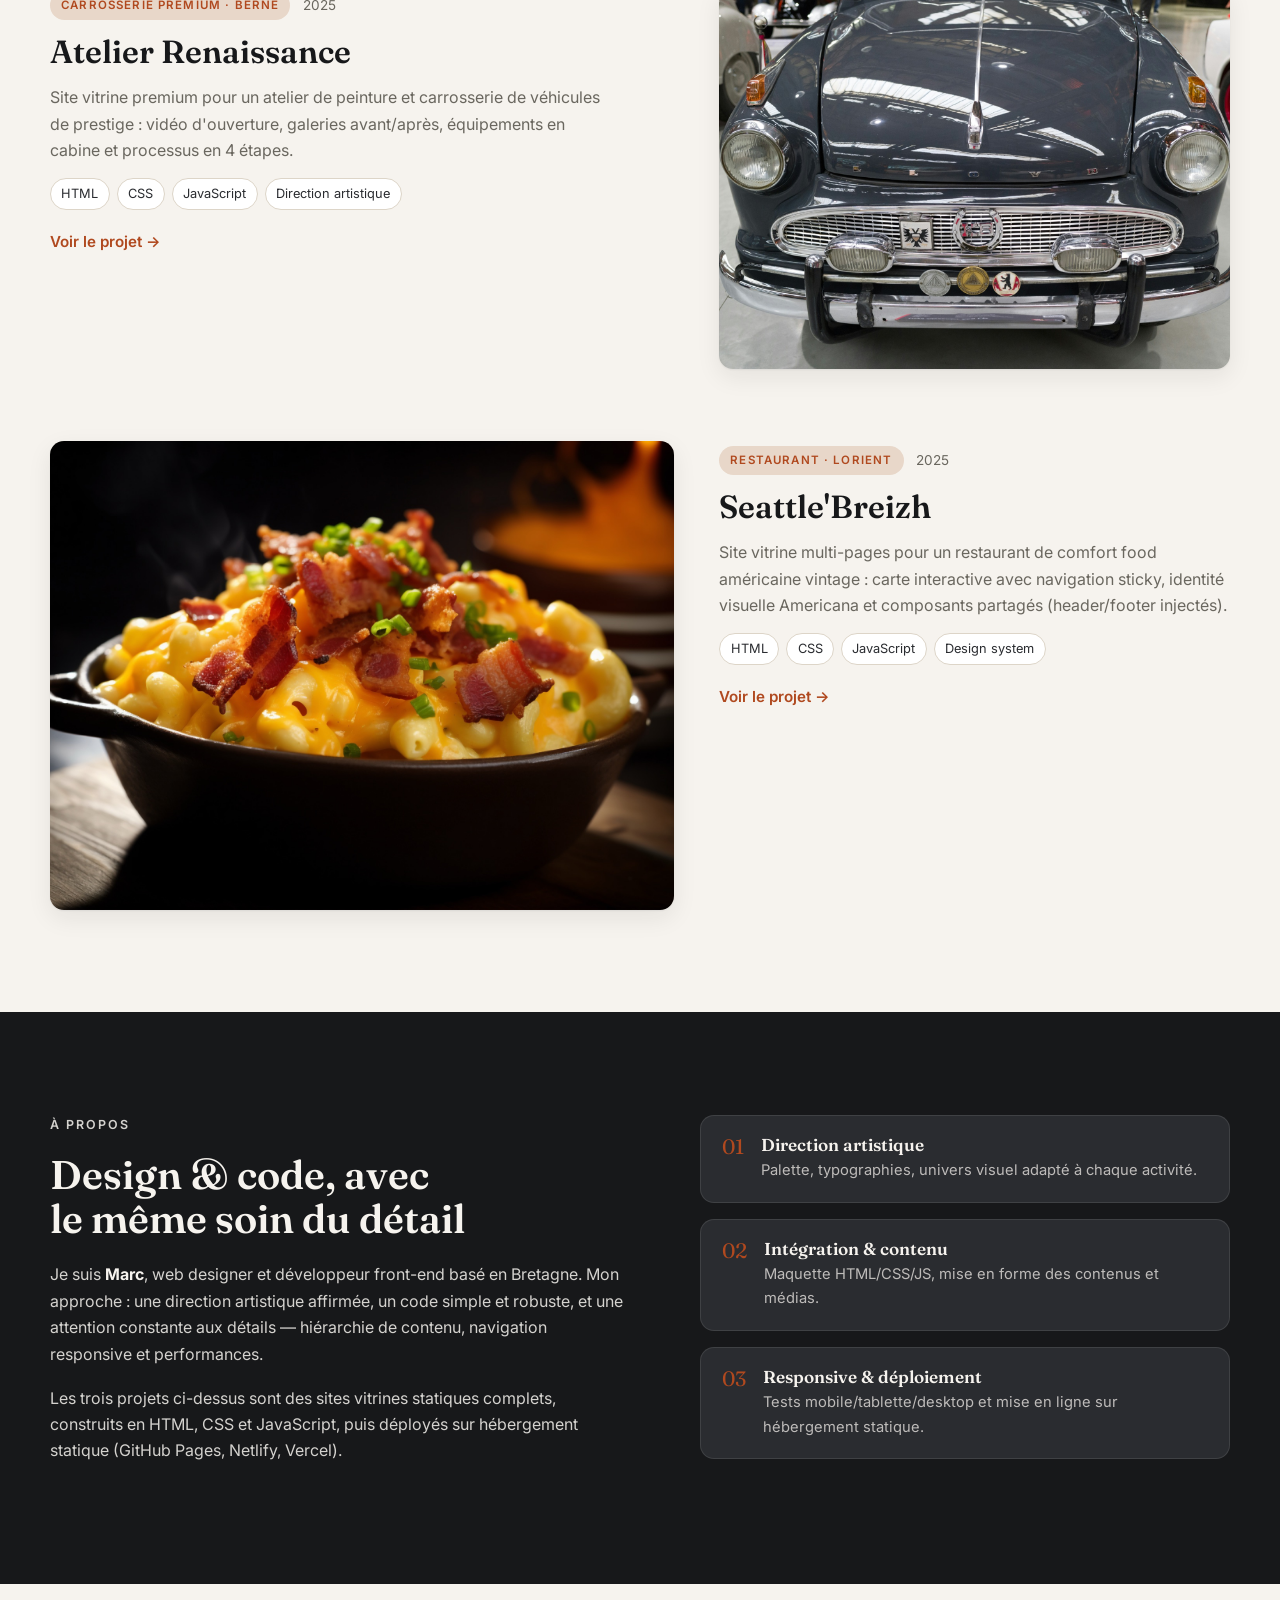
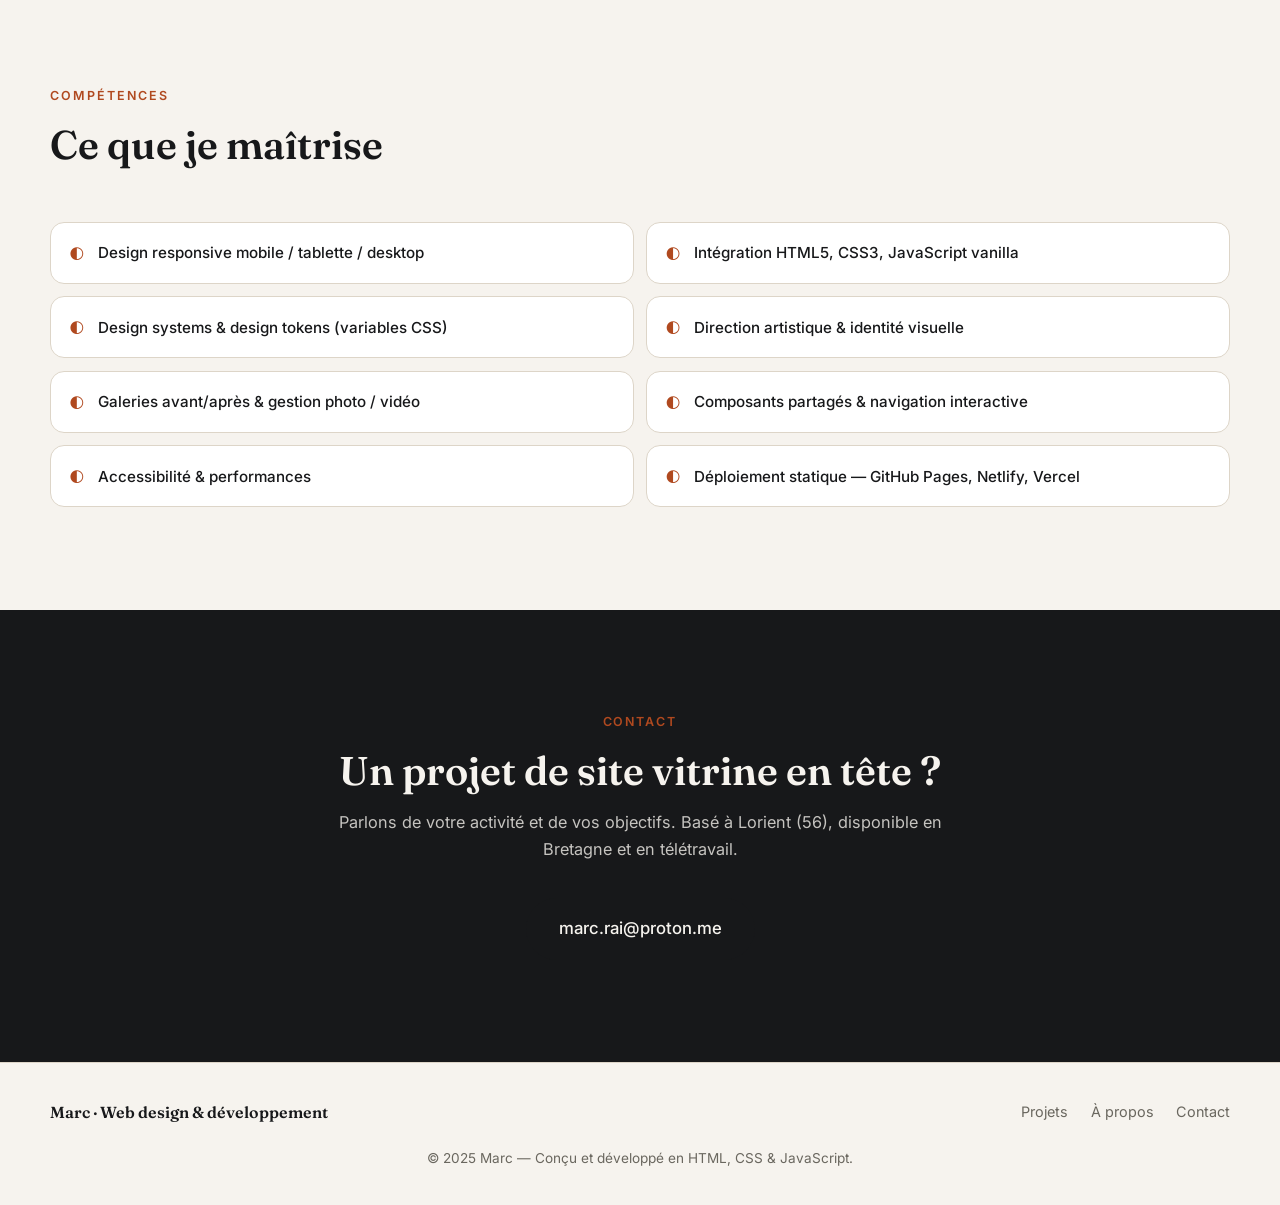
==== commit fe529741: "update readme and fix index.html header" ====
--- a/index.html
+++ b/index.html
@@ -20,7 +20,7 @@
   <header class="site-header" id="site-header">
     <div class="container header__inner">
       <a class="brand" href="#top" aria-label="Marc — retour à l'accueil">
-        <span class="brand__mark" aria-hidden="true">M</span>git status
+        <span class="brand__mark" aria-hidden="true">M</span>
         <span class="brand__text">
           <span class="brand__name">Marc</span>
           <span class="brand__tag">Web design &amp; développement</span>
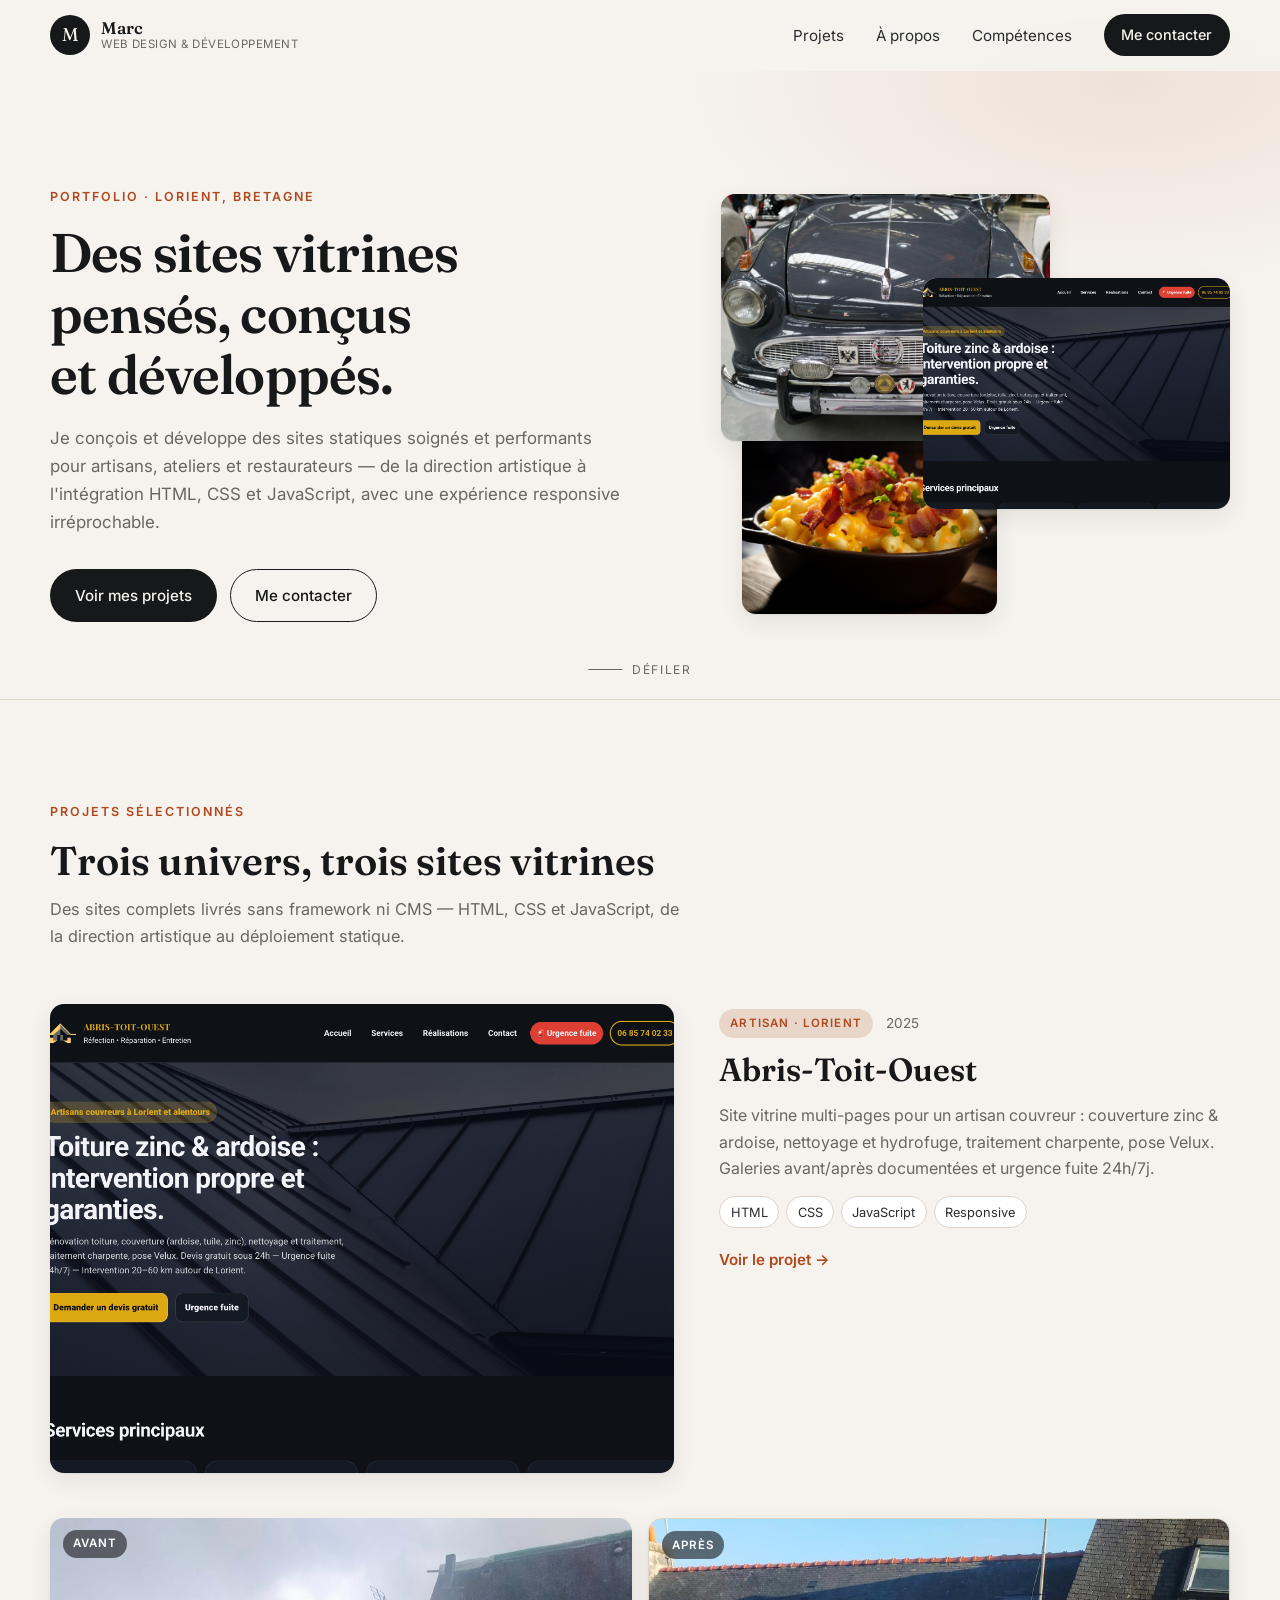
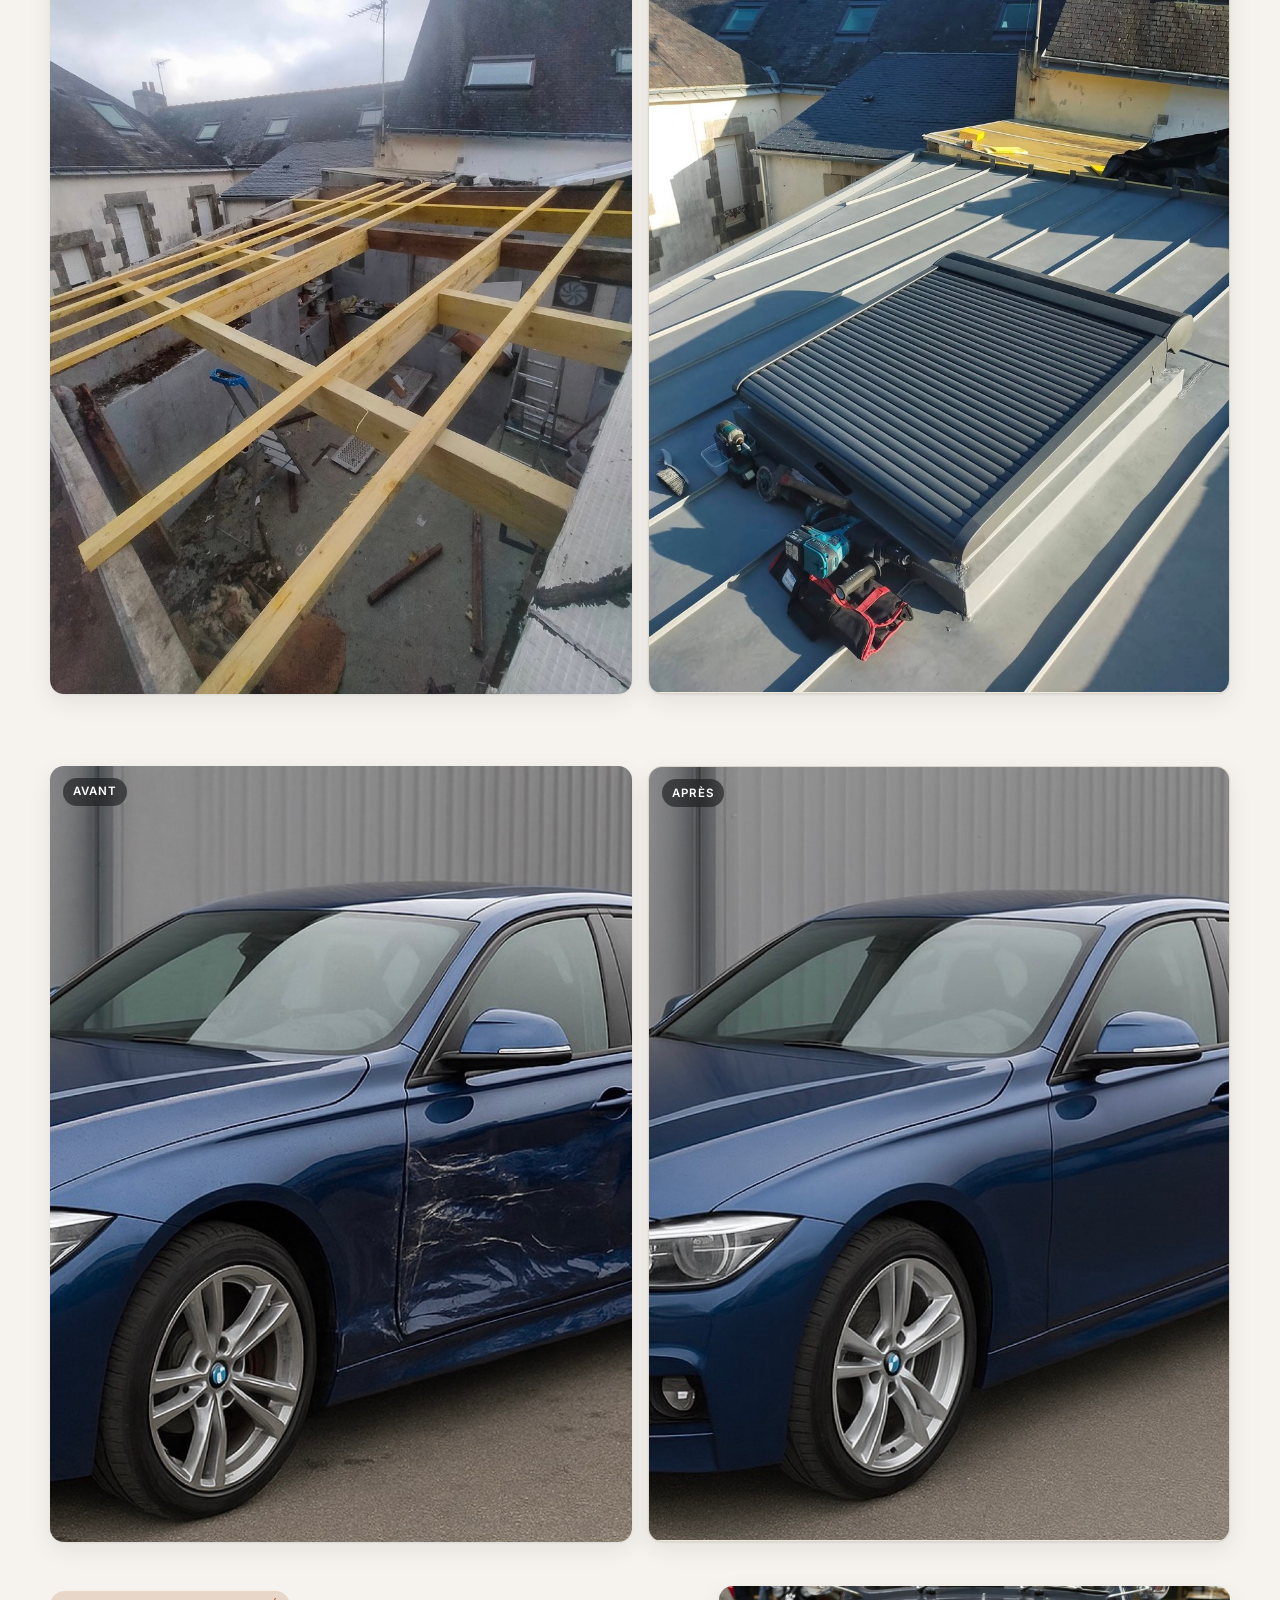
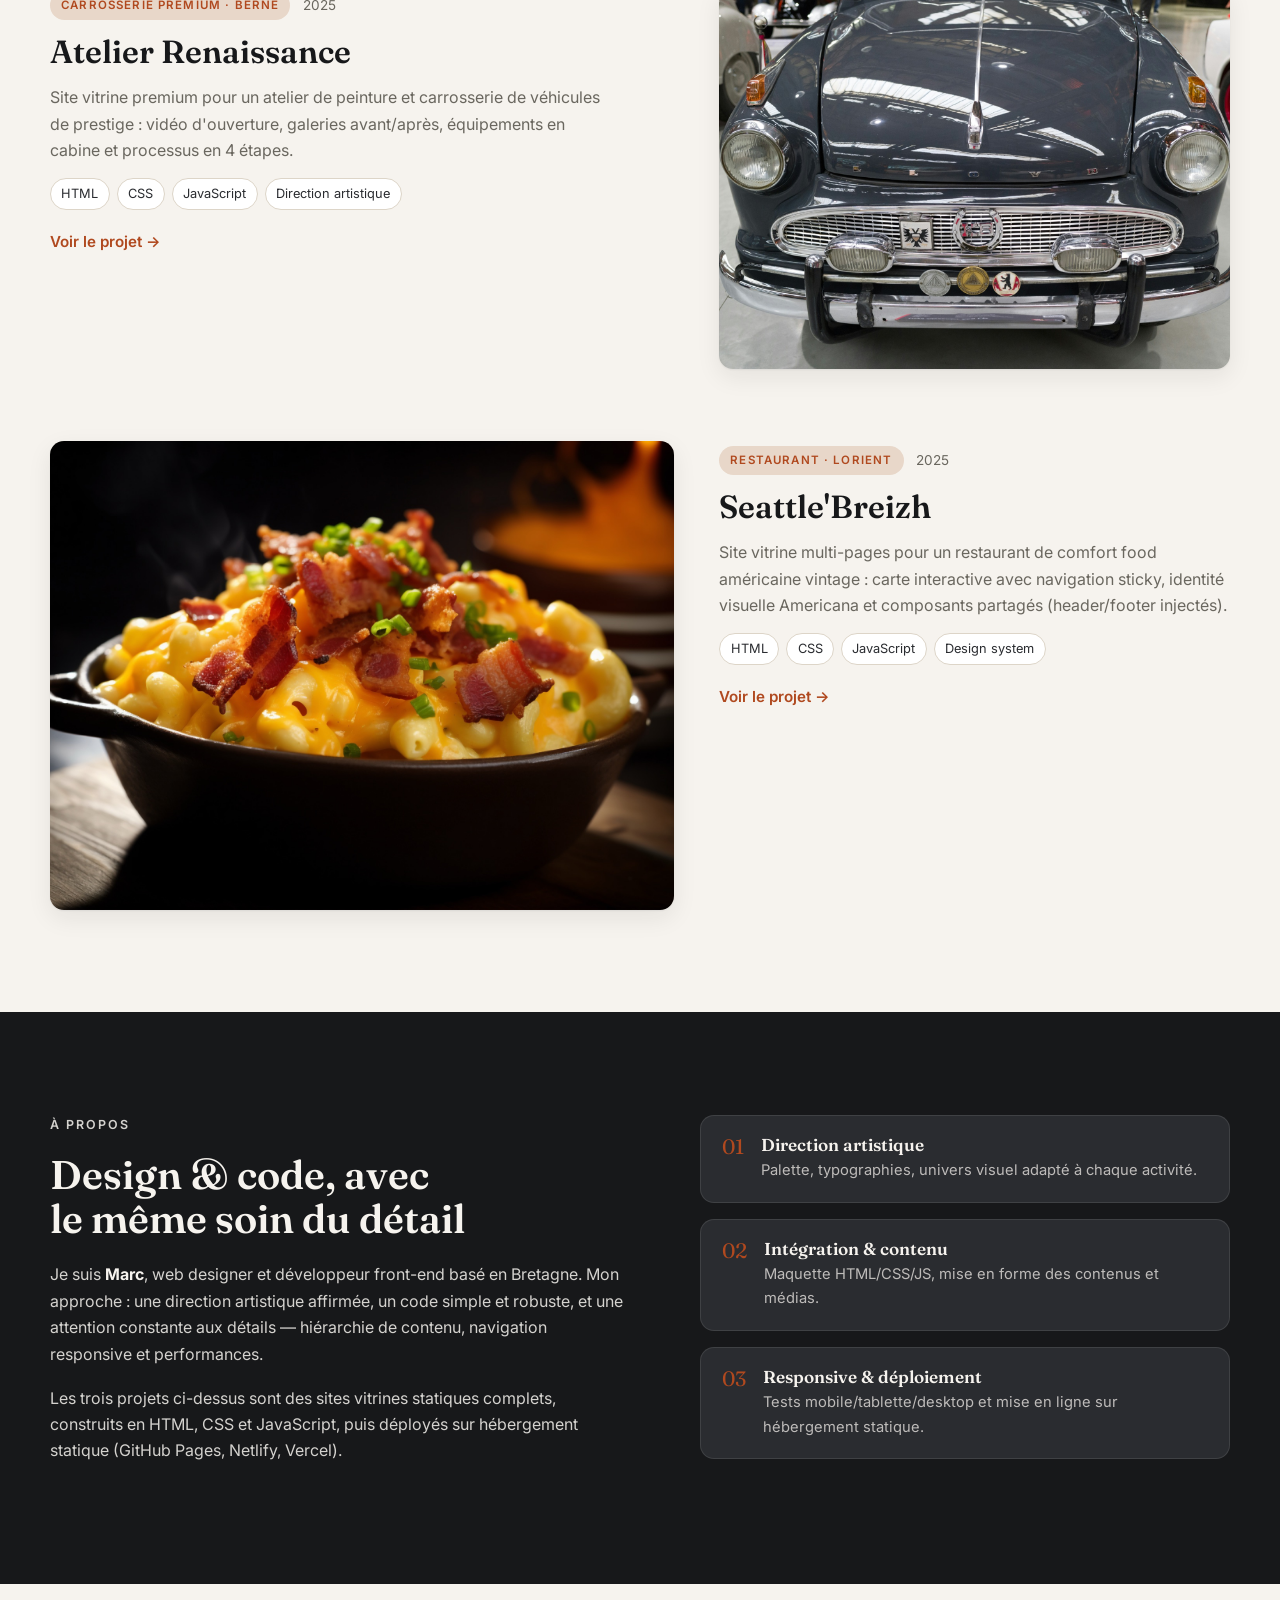
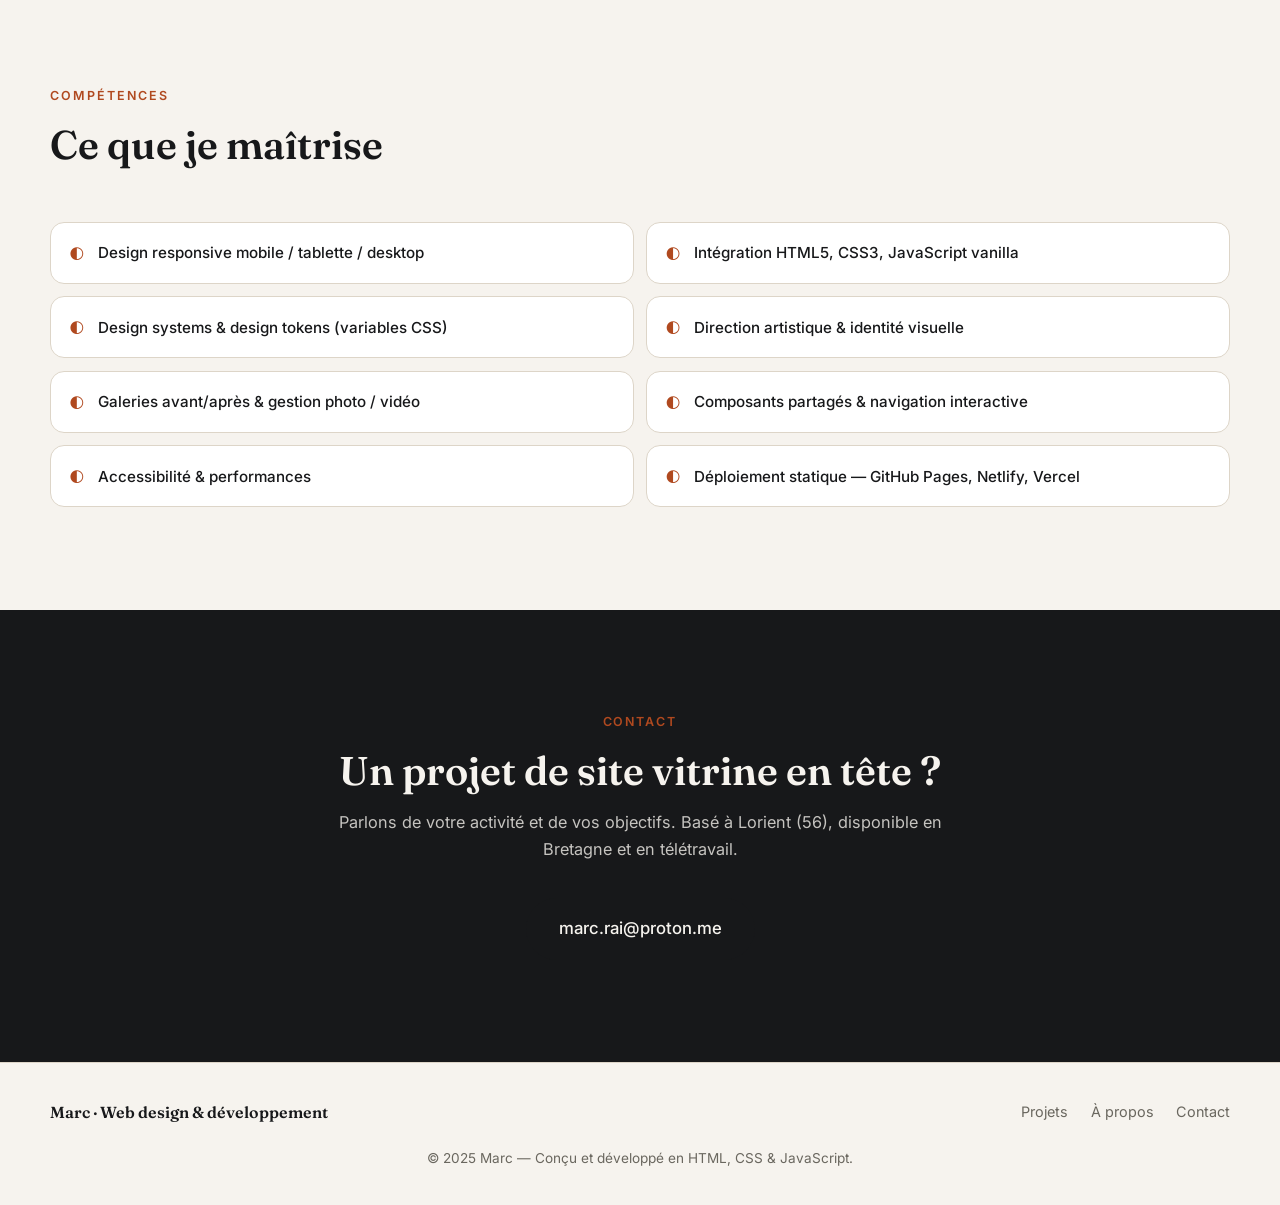
==== commit f90e5015: "update abris-toit-ouest screenshot" ====
--- a/index.html
+++ b/index.html
@@ -65,7 +65,7 @@
             <img src="assets/images/atelier-classic.jpg" alt="" loading="eager" />
           </a>
           <a class="collage__item collage__item--b" href="#projet-abris" tabindex="-1">
-            <img src="assets/images/abris-hero.jpg" alt="" loading="eager" />
+            <img src="assets/images/abris-toit-ouest-screenshot.png" alt="" loading="eager" />
           </a>
           <a class="collage__item collage__item--c" href="#projet-seattle" tabindex="-1">
             <img src="assets/images/seattle-hero.jpg" alt="" loading="eager" />
@@ -95,7 +95,7 @@
           <!-- Abris-Toit-Ouest -->
           <article class="project" id="projet-abris">
             <a class="project__media" href="projects/Abris%20Toit%20Ouest/index.html">
-              <img src="assets/images/abris-hero.jpg" alt="Toiture en ardoise et zinc, chantier de rénovation Abris-Toit-Ouest" loading="lazy" />
+              <img src="assets/images/abris-toit-ouest-screenshot.png" alt="Toiture en ardoise et zinc, chantier de rénovation Abris-Toit-Ouest" loading="lazy" />
             </a>
             <div class="project__body">
               <div class="project__meta">
@@ -111,7 +111,7 @@
               <div class="project__tags">
                 <span>HTML</span><span>CSS</span><span>JavaScript</span><span>Responsive</span>
               </div>
-              <a class="project__link" href="projects/Abris%20Toit%20Ouest/index.html">
+              <a class="project__link" href="https://abris-toit-ouest.netlify.app/" target="_blank" rel="noopener noreferrer">
                 Voir le projet <span aria-hidden="true">→</span>
               </a>
             </div>
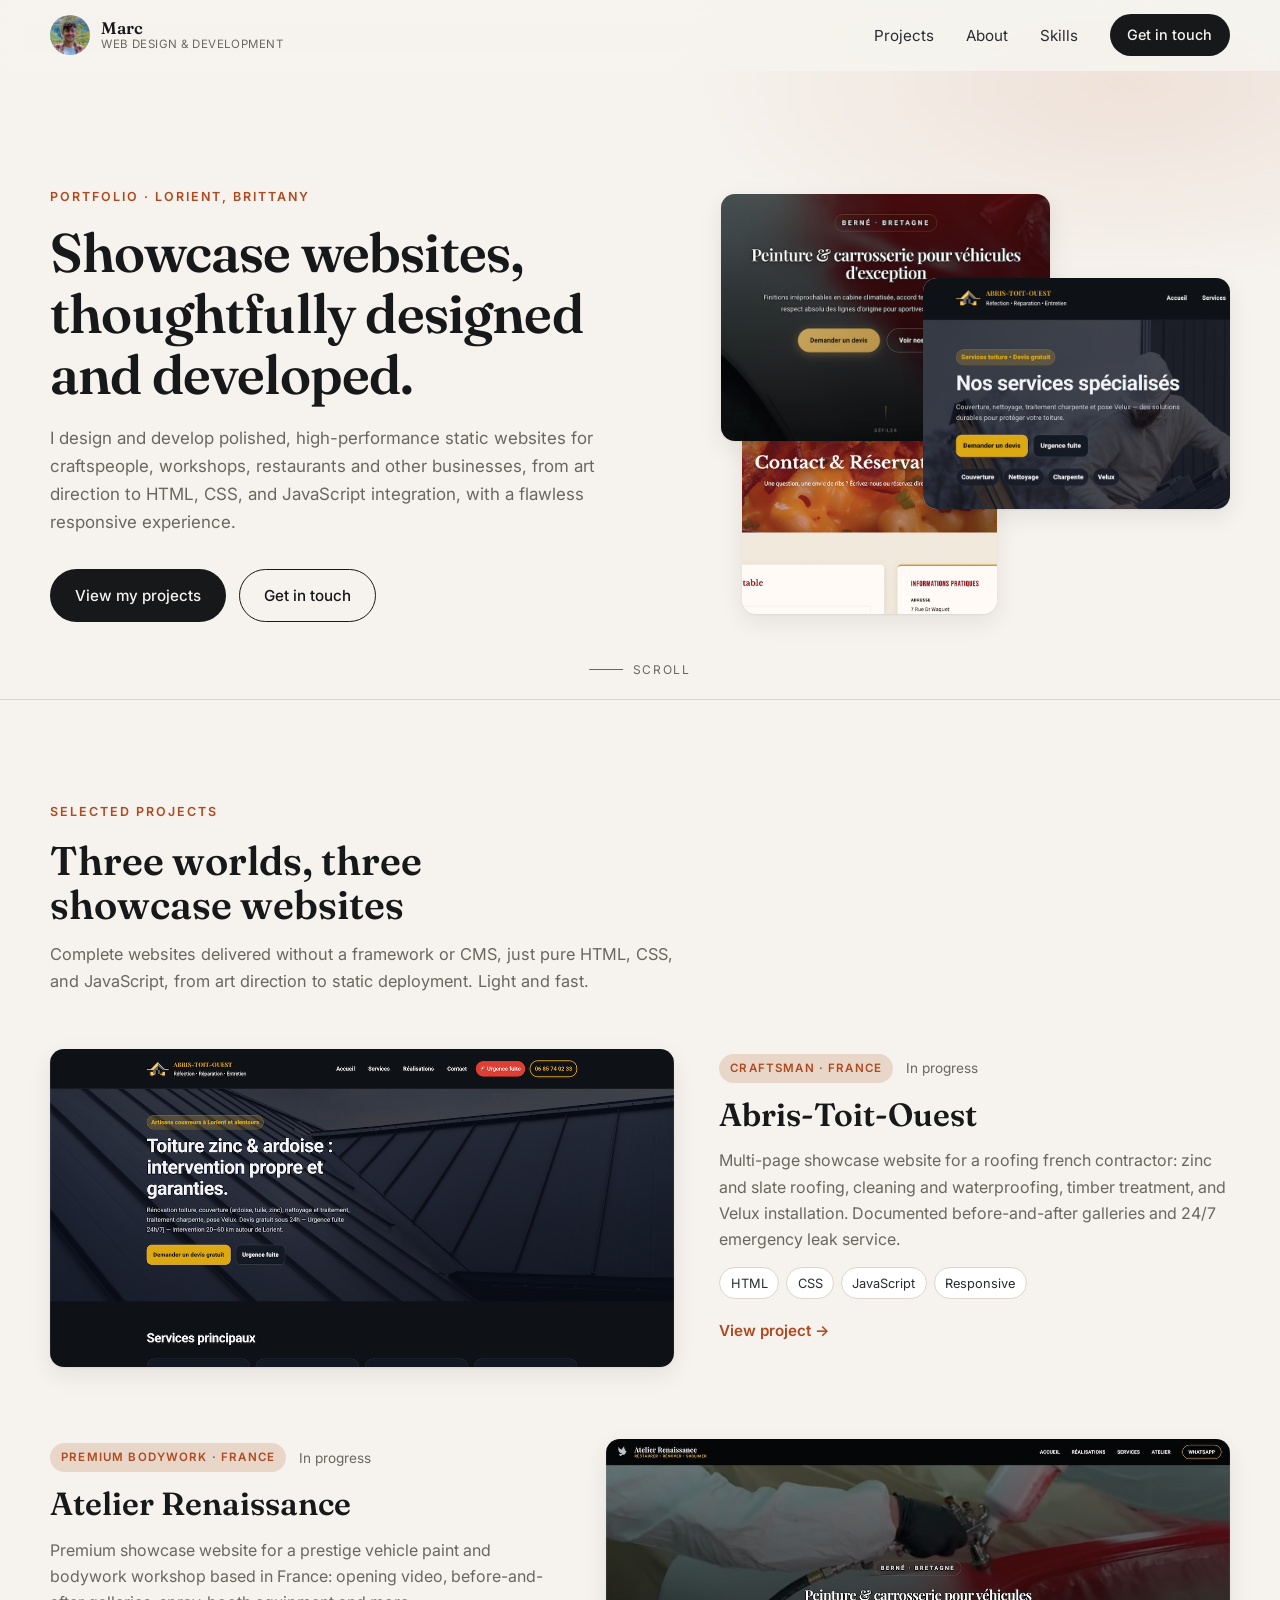
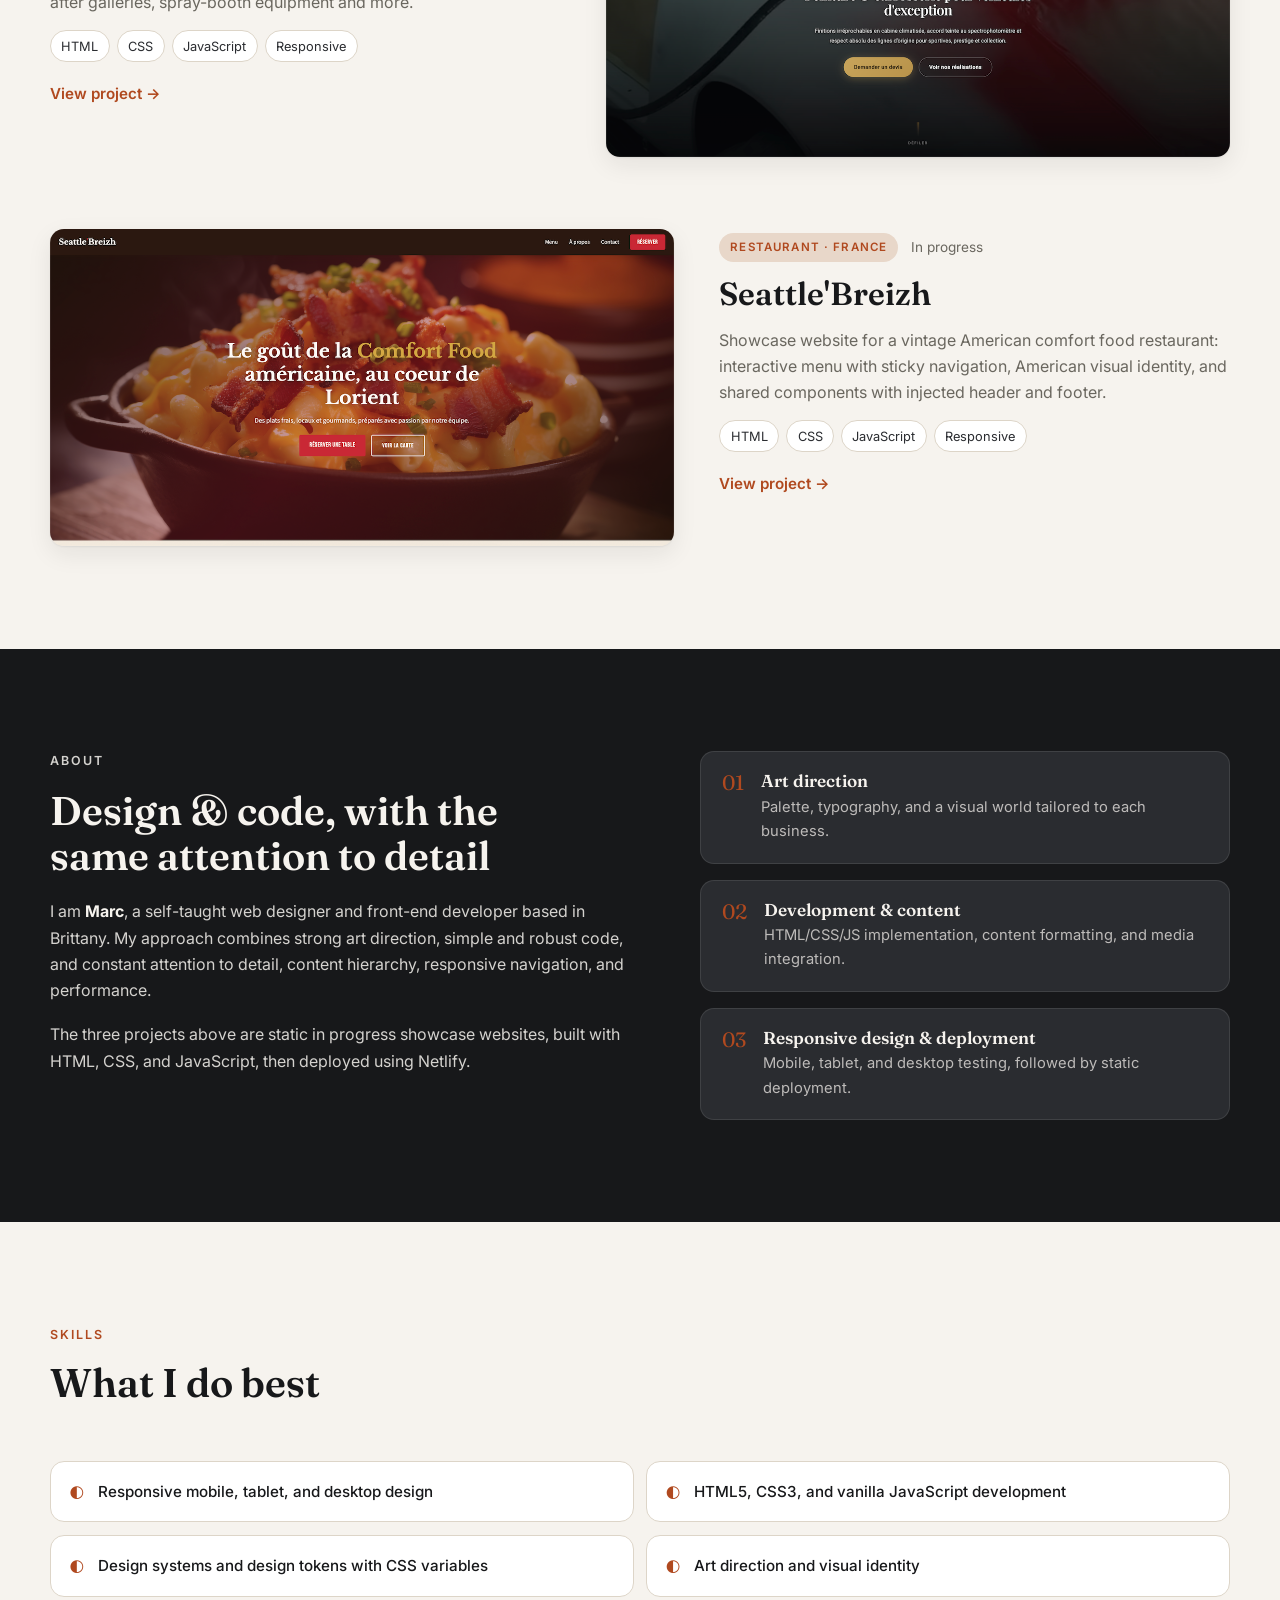
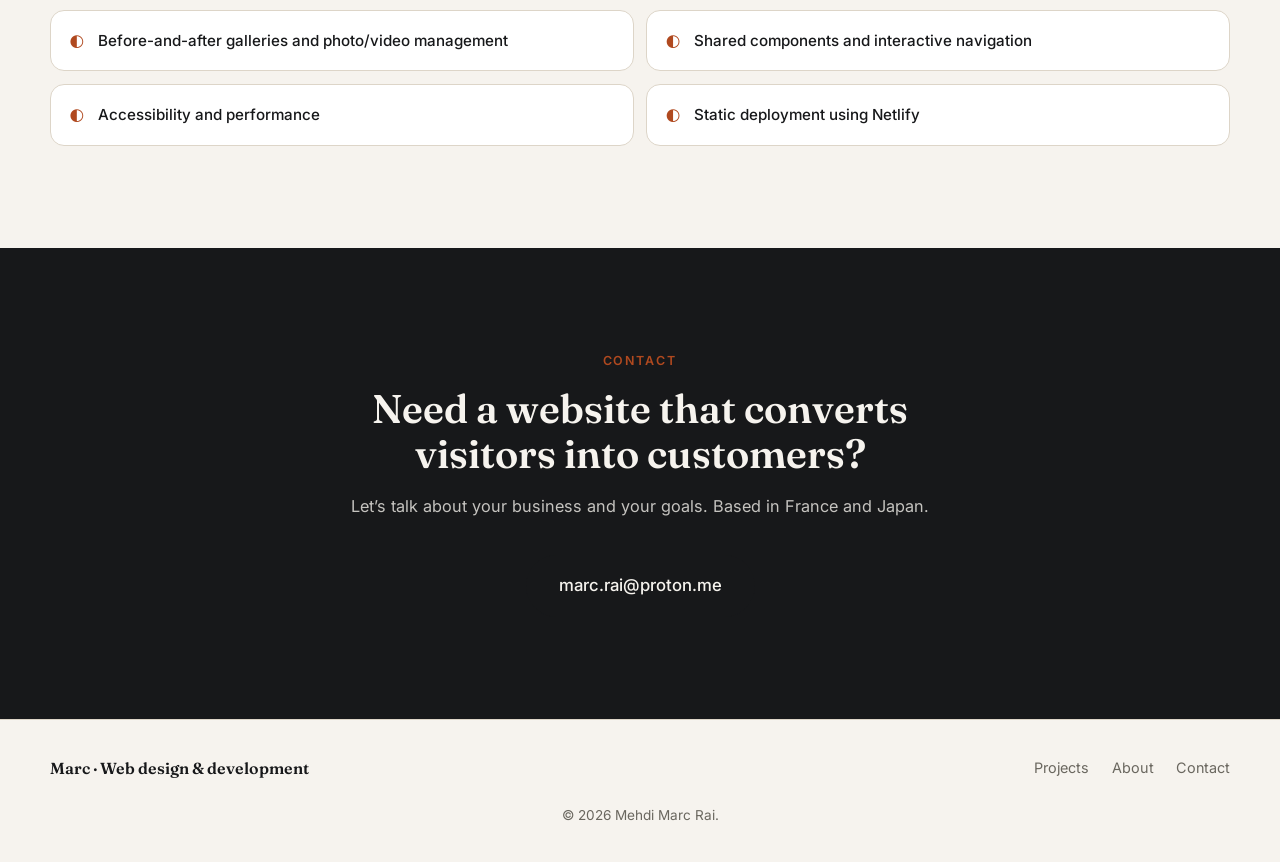
==== commit c64287ff: "Portfolio 1.0 Refactor code structure for improved readability and maintainability" ====
--- a/index.html
+++ b/index.html
@@ -1,11 +1,11 @@
 <!DOCTYPE html>
-<html lang="fr">
+<html lang="en">
 <head>
   <meta charset="UTF-8" />
   <meta name="viewport" content="width=device-width, initial-scale=1.0" />
-  <meta name="description" content="Marc — Web designer & développeur front-end. Portfolios de sites vitrines statiques : toiture, carrosserie premium, comfort food. Direction artistique, intégration HTML/CSS/JS, responsive." />
+  <meta name="description" content="Marc Rai Portfolio - Web designer & front-end developer" />
   <meta name="theme-color" content="#17181a" />
-  <title>Marc — Web Designer &amp; Développeur Front-end</title>
+  <title>Marc Rai Portfolio - Web designer & front-end developer</title>
 
   <link rel="preconnect" href="https://fonts.googleapis.com" />
   <link rel="preconnect" href="https://fonts.gstatic.com" crossorigin />
@@ -15,27 +15,29 @@
 </head>
 <body>
 
-  <a class="skip-link" href="#main">Aller au contenu principal</a>
+  <a class="skip-link" href="#main">Skip to main content</a>
 
   <header class="site-header" id="site-header">
     <div class="container header__inner">
-      <a class="brand" href="#top" aria-label="Marc — retour à l'accueil">
-        <span class="brand__mark" aria-hidden="true">M</span>
+      <a class="brand" href="#top" aria-label="Marc — back to homepage">
+        <span class="brand__mark">
+          <img src="assets/images/header-icon.jpeg" alt="" />
+        </span>
         <span class="brand__text">
           <span class="brand__name">Marc</span>
-          <span class="brand__tag">Web design &amp; développement</span>
+          <span class="brand__tag">Web design &amp; development</span>
         </span>
       </a>
 
-      <button class="nav-toggle" type="button" aria-label="Ouvrir le menu" aria-expanded="false" aria-controls="site-nav">
+      <button class="nav-toggle" type="button" aria-label="Open menu" aria-expanded="false" aria-controls="site-nav">
         <span class="nav-toggle__bar" aria-hidden="true"></span>
       </button>
 
-      <nav class="site-nav" id="site-nav" aria-label="Navigation principale">
-        <a href="#projets">Projets</a>
-        <a href="#a-propos">À propos</a>
-        <a href="#competences">Compétences</a>
-        <a href="#contact" class="nav-cta">Me contacter</a>
+      <nav class="site-nav" id="site-nav" aria-label="Main navigation">
+        <a href="#projets">Projects</a>
+        <a href="#a-propos">About</a>
+        <a href="#competences">Skills</a>
+        <a href="#contact" class="nav-cta">Get in touch</a>
       </nav>
     </div>
   </header>
@@ -43,50 +45,50 @@
   <main id="main">
 
     <!-- HERO -->
-    <section class="hero" id="top" aria-label="Présentation">
+    <section class="hero" id="top" aria-label="Introduction">
       <div class="container hero__grid">
         <div class="hero__content">
-          <p class="eyebrow">Portfolio · Lorient, Bretagne</p>
-          <h1 class="hero__title">Des sites vitrines pensés, conçus et développés.</h1>
+          <p class="eyebrow">Portfolio · Lorient, Brittany</p>
+          <h1 class="hero__title">Showcase websites, thoughtfully designed and developed.</h1>
           <p class="hero__lead">
-            Je conçois et développe des sites statiques soignés et performants pour
-            artisans, ateliers et restaurateurs — de la direction artistique à
-            l'intégration HTML, CSS et JavaScript, avec une expérience responsive
-            irréprochable.
+            I design and develop polished, high-performance static websites for
+            craftspeople, workshops, restaurants and other businesses, from art direction to
+            HTML, CSS, and JavaScript integration, with a flawless responsive
+            experience.
           </p>
           <div class="hero__actions">
-            <a class="btn btn--solid" href="#projets">Voir mes projets</a>
-            <a class="btn btn--ghost" href="#contact">Me contacter</a>
+            <a class="btn btn--solid" href="#projets">View my projects</a>
+            <a class="btn btn--ghost" href="#contact">Get in touch</a>
           </div>
         </div>
 
         <div class="hero__collage" aria-hidden="true">
           <a class="collage__item collage__item--a" href="#projet-atelier" tabindex="-1">
-            <img src="assets/images/atelier-classic.jpg" alt="" loading="eager" />
+            <img src="assets/images/atelier-renaissance-screenshot-hero.png" alt="" loading="eager" />
           </a>
           <a class="collage__item collage__item--b" href="#projet-abris" tabindex="-1">
-            <img src="assets/images/abris-toit-ouest-screenshot.png" alt="" loading="eager" />
+            <img src="assets/images/abris-toit-ouest-screenshot-hero.png" alt="" loading="eager" />
           </a>
           <a class="collage__item collage__item--c" href="#projet-seattle" tabindex="-1">
-            <img src="assets/images/seattle-hero.jpg" alt="" loading="eager" />
+            <img src="assets/images/seattlebreizh-screenshot-hero.png" alt="" loading="eager" />
           </a>
         </div>
       </div>
       <div class="hero__scroll" aria-hidden="true">
         <span class="hero__scroll-line"></span>
-        Défiler
-      </div>
-    </section>
-
-    <!-- PROJETS -->
+        Scroll
+      </div>
+    </section>
+
+    <!-- PROJECTS -->
     <section class="section" id="projets" aria-labelledby="projets-title">
       <div class="container">
         <header class="section__head">
-          <p class="eyebrow">Projets sélectionnés</p>
-          <h2 class="section__title" id="projets-title">Trois univers, trois sites vitrines</h2>
+          <p class="eyebrow">Selected projects</p>
+          <h2 class="section__title" id="projets-title">Three worlds, three showcase websites</h2>
           <p class="section__sub">
-            Des sites complets livrés sans framework ni CMS — HTML, CSS et JavaScript,
-            de la direction artistique au déploiement statique.
+            Complete websites delivered without a framework or CMS, just pure
+            HTML, CSS, and JavaScript, from art direction to static deployment. Light and fast.
           </p>
         </header>
 
@@ -95,94 +97,76 @@
           <!-- Abris-Toit-Ouest -->
           <article class="project" id="projet-abris">
             <a class="project__media" href="projects/Abris%20Toit%20Ouest/index.html">
-              <img src="assets/images/abris-toit-ouest-screenshot.png" alt="Toiture en ardoise et zinc, chantier de rénovation Abris-Toit-Ouest" loading="lazy" />
+              <img src="assets/images/abris-toit-ouest-screenshot.png" alt="Slate and zinc roofing on an Abris-Toit-Ouest renovation project" loading="lazy" />
             </a>
             <div class="project__body">
               <div class="project__meta">
-                <span class="tag">Artisan · Lorient</span>
-                <span class="project__year">2025</span>
+                <span class="tag">Craftsman · France</span>
+                <span class="project__year">In progress</span>
               </div>
               <h3 class="project__title">Abris-Toit-Ouest</h3>
               <p class="project__text">
-                Site vitrine multi-pages pour un artisan couvreur : couverture zinc
-                &amp; ardoise, nettoyage et hydrofuge, traitement charpente, pose Velux.
-                Galeries avant/après documentées et urgence fuite 24h/7j.
+                Multi-page showcase website for a roofing french contractor: zinc and
+                slate roofing, cleaning and waterproofing, timber treatment, and
+                Velux installation. Documented before-and-after galleries and
+                24/7 emergency leak service.
               </p>
               <div class="project__tags">
                 <span>HTML</span><span>CSS</span><span>JavaScript</span><span>Responsive</span>
               </div>
               <a class="project__link" href="https://abris-toit-ouest.netlify.app/" target="_blank" rel="noopener noreferrer">
-                Voir le projet <span aria-hidden="true">→</span>
+                View project <span aria-hidden="true">→</span>
               </a>
-            </div>
-            <div class="project__extra">
-              <figure class="ba">
-                <img src="assets/images/abris-avant.jpg" alt="Toiture avant rénovation" loading="lazy" />
-                <figcaption>Avant</figcaption>
-              </figure>
-              <figure class="ba ba--after">
-                <img src="assets/images/abris-apres.jpg" alt="Toiture après rénovation" loading="lazy" />
-                <figcaption>Après</figcaption>
-              </figure>
             </div>
           </article>
 
           <!-- Atelier Renaissance -->
           <article class="project project--reverse" id="projet-atelier">
             <a class="project__media" href="projects/Atelier%20Renaissance/index.html">
-              <img src="assets/images/atelier-classic.jpg" alt="Restauration de peinture d'un véhicule de collection chez Atelier Renaissance" loading="lazy" />
+              <img src="assets/images/atelier-renaissance-screenshot.png" alt="Classic vehicle paint restoration at Atelier Renaissance" loading="lazy" />
             </a>
             <div class="project__body">
               <div class="project__meta">
-                <span class="tag">Carrosserie premium · Berné</span>
-                <span class="project__year">2025</span>
+                <span class="tag">Premium bodywork · France</span>
+                <span class="project__year">In progress</span>
               </div>
               <h3 class="project__title">Atelier Renaissance</h3>
               <p class="project__text">
-                Site vitrine premium pour un atelier de peinture et carrosserie de
-                véhicules de prestige : vidéo d'ouverture, galeries avant/après,
-                équipements en cabine et processus en 4 étapes.
+                Premium showcase website for a prestige vehicle paint and
+                bodywork workshop based in France: opening video, before-and-after galleries,
+                spray-booth equipment and more.
               </p>
               <div class="project__tags">
-                <span>HTML</span><span>CSS</span><span>JavaScript</span><span>Direction artistique</span>
-              </div>
-              <a class="project__link" href="projects/Atelier%20Renaissance/index.html">
-                Voir le projet <span aria-hidden="true">→</span>
+                <span>HTML</span><span>CSS</span><span>JavaScript</span><span>Responsive</span>
+              </div>
+              <a class="project__link" href="https://atelier-renaissance.netlify.app/" target="_blank" rel="noopener noreferrer">
+                View project <span aria-hidden="true">→</span>
               </a>
-            </div>
-            <div class="project__extra">
-              <figure class="ba">
-                <img src="assets/images/atelier-avant.jpg" alt="Réparation après choc — avant" loading="lazy" />
-                <figcaption>Avant</figcaption>
-              </figure>
-              <figure class="ba ba--after">
-                <img src="assets/images/atelier-apres.jpg" alt="Réparation après choc — après" loading="lazy" />
-                <figcaption>Après</figcaption>
-              </figure>
             </div>
           </article>
 
           <!-- Seattle'Breizh -->
           <article class="project" id="projet-seattle">
-            <a class="project__media" href="projects/SeattleBreizh/index.html">
-              <img src="assets/images/seattle-hero.jpg" alt="Plat de comfort food américaine du Seattle'Breizh" loading="lazy" />
+            <a class="project__media" href="https://seattlebreizh.netlify.app/" target="_blank" rel="noopener noreferrer">
+              <img src="assets/images/seattlebreizh-screenshot.png" alt="American comfort food dish from Seattle'Breizh" loading="lazy" />
             </a>
             <div class="project__body">
               <div class="project__meta">
-                <span class="tag">Restaurant · Lorient</span>
-                <span class="project__year">2025</span>
+                <span class="tag">Restaurant · France</span>
+                <span class="project__year">In progress</span>
               </div>
               <h3 class="project__title">Seattle'Breizh</h3>
               <p class="project__text">
-                Site vitrine multi-pages pour un restaurant de comfort food américaine
-                vintage : carte interactive avec navigation sticky, identité visuelle
-                Americana et composants partagés (header/footer injectés).
+                Showcase website for a vintage American comfort food
+                restaurant: interactive menu with sticky navigation, American
+                visual identity, and shared components with injected header and
+                footer.
               </p>
               <div class="project__tags">
-                <span>HTML</span><span>CSS</span><span>JavaScript</span><span>Design system</span>
-              </div>
-              <a class="project__link" href="projects/SeattleBreizh/index.html">
-                Voir le projet <span aria-hidden="true">→</span>
+                <span>HTML</span><span>CSS</span><span>JavaScript</span><span>Responsive</span>
+              </div>
+              <a class="project__link" href="https://seattlebreizh.netlify.app/" target="_blank" rel="noopener noreferrer">
+                View project <span aria-hidden="true">→</span>
               </a>
             </div>
           </article>
@@ -191,22 +175,21 @@
       </div>
     </section>
 
-    <!-- À PROPOS -->
+    <!-- ABOUT -->
     <section class="section section--dark" id="a-propos" aria-labelledby="a-propos-title">
       <div class="container about__grid">
         <div class="about__text">
-          <p class="eyebrow">À propos</p>
-          <h2 class="section__title" id="a-propos-title">Design &amp; code, avec le même soin du détail</h2>
+          <p class="eyebrow">About</p>
+          <h2 class="section__title" id="a-propos-title">Design &amp; code, with the same attention to detail</h2>
           <p>
-            Je suis <strong>Marc</strong>, web designer et développeur front-end basé en
-            Bretagne. Mon approche : une direction artistique affirmée, un code simple
-            et robuste, et une attention constante aux détails — hiérarchie de contenu,
-            navigation responsive et performances.
+            I am <strong>Marc</strong>, a self-taught web designer and front-end developer
+            based in Brittany. My approach combines strong art direction, simple
+            and robust code, and constant attention to detail, content hierarchy,
+            responsive navigation, and performance.
           </p>
           <p>
-            Les trois projets ci-dessus sont des sites vitrines statiques complets,
-            construits en HTML, CSS et JavaScript, puis déployés sur hébergement
-            statique (GitHub Pages, Netlify, Vercel).
+            The three projects above are static in progress showcase websites,
+            built with HTML, CSS, and JavaScript, then deployed using Netlify.
           </p>
         </div>
 
@@ -214,44 +197,44 @@
           <div class="step">
             <span class="step__num">01</span>
             <div>
-              <h3>Direction artistique</h3>
-              <p>Palette, typographies, univers visuel adapté à chaque activité.</p>
+              <h3>Art direction</h3>
+              <p>Palette, typography, and a visual world tailored to each business.</p>
             </div>
           </div>
           <div class="step">
             <span class="step__num">02</span>
             <div>
-              <h3>Intégration &amp; contenu</h3>
-              <p>Maquette HTML/CSS/JS, mise en forme des contenus et médias.</p>
+              <h3>Development &amp; content</h3>
+              <p>HTML/CSS/JS implementation, content formatting, and media integration.</p>
             </div>
           </div>
           <div class="step">
             <span class="step__num">03</span>
             <div>
-              <h3>Responsive &amp; déploiement</h3>
-              <p>Tests mobile/tablette/desktop et mise en ligne sur hébergement statique.</p>
+              <h3>Responsive design &amp; deployment</h3>
+              <p>Mobile, tablet, and desktop testing, followed by static deployment.</p>
             </div>
           </div>
         </div>
       </div>
     </section>
 
-    <!-- COMPÉTENCES -->
+    <!-- SKILLS -->
     <section class="section" id="competences" aria-labelledby="competences-title">
       <div class="container">
         <header class="section__head">
-          <p class="eyebrow">Compétences</p>
-          <h2 class="section__title" id="competences-title">Ce que je maîtrise</h2>
+          <p class="eyebrow">Skills</p>
+          <h2 class="section__title" id="competences-title">What I do best</h2>
         </header>
         <ul class="skills">
-          <li class="skill"><span class="skill__icon" aria-hidden="true">◐</span>Design responsive mobile / tablette / desktop</li>
-          <li class="skill"><span class="skill__icon" aria-hidden="true">◐</span>Intégration HTML5, CSS3, JavaScript vanilla</li>
-          <li class="skill"><span class="skill__icon" aria-hidden="true">◐</span>Design systems &amp; design tokens (variables CSS)</li>
-          <li class="skill"><span class="skill__icon" aria-hidden="true">◐</span>Direction artistique &amp; identité visuelle</li>
-          <li class="skill"><span class="skill__icon" aria-hidden="true">◐</span>Galeries avant/après &amp; gestion photo / vidéo</li>
-          <li class="skill"><span class="skill__icon" aria-hidden="true">◐</span>Composants partagés &amp; navigation interactive</li>
-          <li class="skill"><span class="skill__icon" aria-hidden="true">◐</span>Accessibilité &amp; performances</li>
-          <li class="skill"><span class="skill__icon" aria-hidden="true">◐</span>Déploiement statique — GitHub Pages, Netlify, Vercel</li>
+          <li class="skill"><span class="skill__icon" aria-hidden="true">◐</span>Responsive mobile, tablet, and desktop design</li>
+          <li class="skill"><span class="skill__icon" aria-hidden="true">◐</span>HTML5, CSS3, and vanilla JavaScript development</li>
+          <li class="skill"><span class="skill__icon" aria-hidden="true">◐</span>Design systems and design tokens with CSS variables</li>
+          <li class="skill"><span class="skill__icon" aria-hidden="true">◐</span>Art direction and visual identity</li>
+          <li class="skill"><span class="skill__icon" aria-hidden="true">◐</span>Before-and-after galleries and photo/video management</li>
+          <li class="skill"><span class="skill__icon" aria-hidden="true">◐</span>Shared components and interactive navigation</li>
+          <li class="skill"><span class="skill__icon" aria-hidden="true">◐</span>Accessibility and performance</li>
+          <li class="skill"><span class="skill__icon" aria-hidden="true">◐</span>Static deployment using Netlify</li>
         </ul>
       </div>
     </section>
@@ -260,12 +243,10 @@
     <section class="section section--dark" id="contact" aria-labelledby="contact-title">
       <div class="container contact__inner">
         <p class="eyebrow">Contact</p>
-        <h2 class="section__title" id="contact-title">Un projet de site vitrine en tête ?</h2>
+        <h2 class="section__title" id="contact-title">Need a website that converts visitors into customers?</h2>
         <p class="section__sub">
-          Parlons de votre activité et de vos objectifs. Basé à Lorient (56),
-          disponible en Bretagne et en télétravail.
+          Let’s talk about your business and your goals. Based in France and Japan.
         </p>
-        <!-- Remplacez l'adresse e-mail par la vôtre -->
         <a class="btn btn--solid btn--lg" href="mailto:marc.rai@proton.me">marc.rai@proton.me</a>
       </div>
     </section>
@@ -274,16 +255,17 @@
 
   <footer class="site-footer">
     <div class="container footer__inner">
-      <p class="footer__brand">Marc · Web design &amp; développement</p>
-      <nav class="footer__nav" aria-label="Navigation de pied de page">
-        <a href="#projets">Projets</a>
-        <a href="#a-propos">À propos</a>
+      <p class="footer__brand">Marc · Web design &amp; development</p>
+      <nav class="footer__nav" aria-label="Footer navigation">
+        <a href="#projets">Projects</a>
+        <a href="#a-propos">About</a>
         <a href="#contact">Contact</a>
       </nav>
-      <p class="footer__note">© 2025 Marc — Conçu et développé en HTML, CSS &amp; JavaScript.</p>
+      <p class="footer__note">© 2026 Mehdi Marc Rai.</p>
     </div>
   </footer>
 
+  <!-- Keep the existing JavaScript unchanged -->
   <script>
     (function () {
       var header = document.getElementById('site-header');
--- a/style.css
+++ b/style.css
@@ -141,15 +141,17 @@
   gap: 0.7rem;
 }
 .brand__mark {
-  display: grid;
-  place-items: center;
+  display: block;
   width: 40px;
   height: 40px;
+  overflow: hidden;
   border-radius: 50%;
-  background: var(--ink);
-  color: var(--paper);
-  font-family: var(--font-display);
-  font-size: 1.15rem;
+}
+
+.brand__mark img {
+  width: 100%;
+  height: 100%;
+  object-fit: cover;
 }
 .brand__text {
   display: flex;
@@ -447,9 +449,15 @@
   gap: clamp(1.5rem, 3.5vw, 2.8rem);
   align-items: start;
 }
+
+.project--reverse {
+  grid-template-columns: minmax(0, 0.9fr) minmax(0, 1.1fr);
+}
+
 .project--reverse .project__media {
   order: 2;
 }
+
 .project--reverse .project__body {
   order: 1;
 }
@@ -477,9 +485,9 @@
 }
 .project__media img {
   width: 100%;
-  aspect-ratio: 4 / 3;
+  height: 100%;
+  display: block;
   object-fit: cover;
-  transition: transform 0.5s var(--ease);
 }
 .project:hover .project__media::after {
   opacity: 1;
@@ -554,12 +562,6 @@
   transform: translateX(4px);
 }
 
-.project__extra {
-  grid-column: 1 / -1;
-  display: grid;
-  grid-template-columns: 1fr 1fr;
-  gap: 1rem;
-}
 .ba {
   position: relative;
   border-radius: var(--radius);
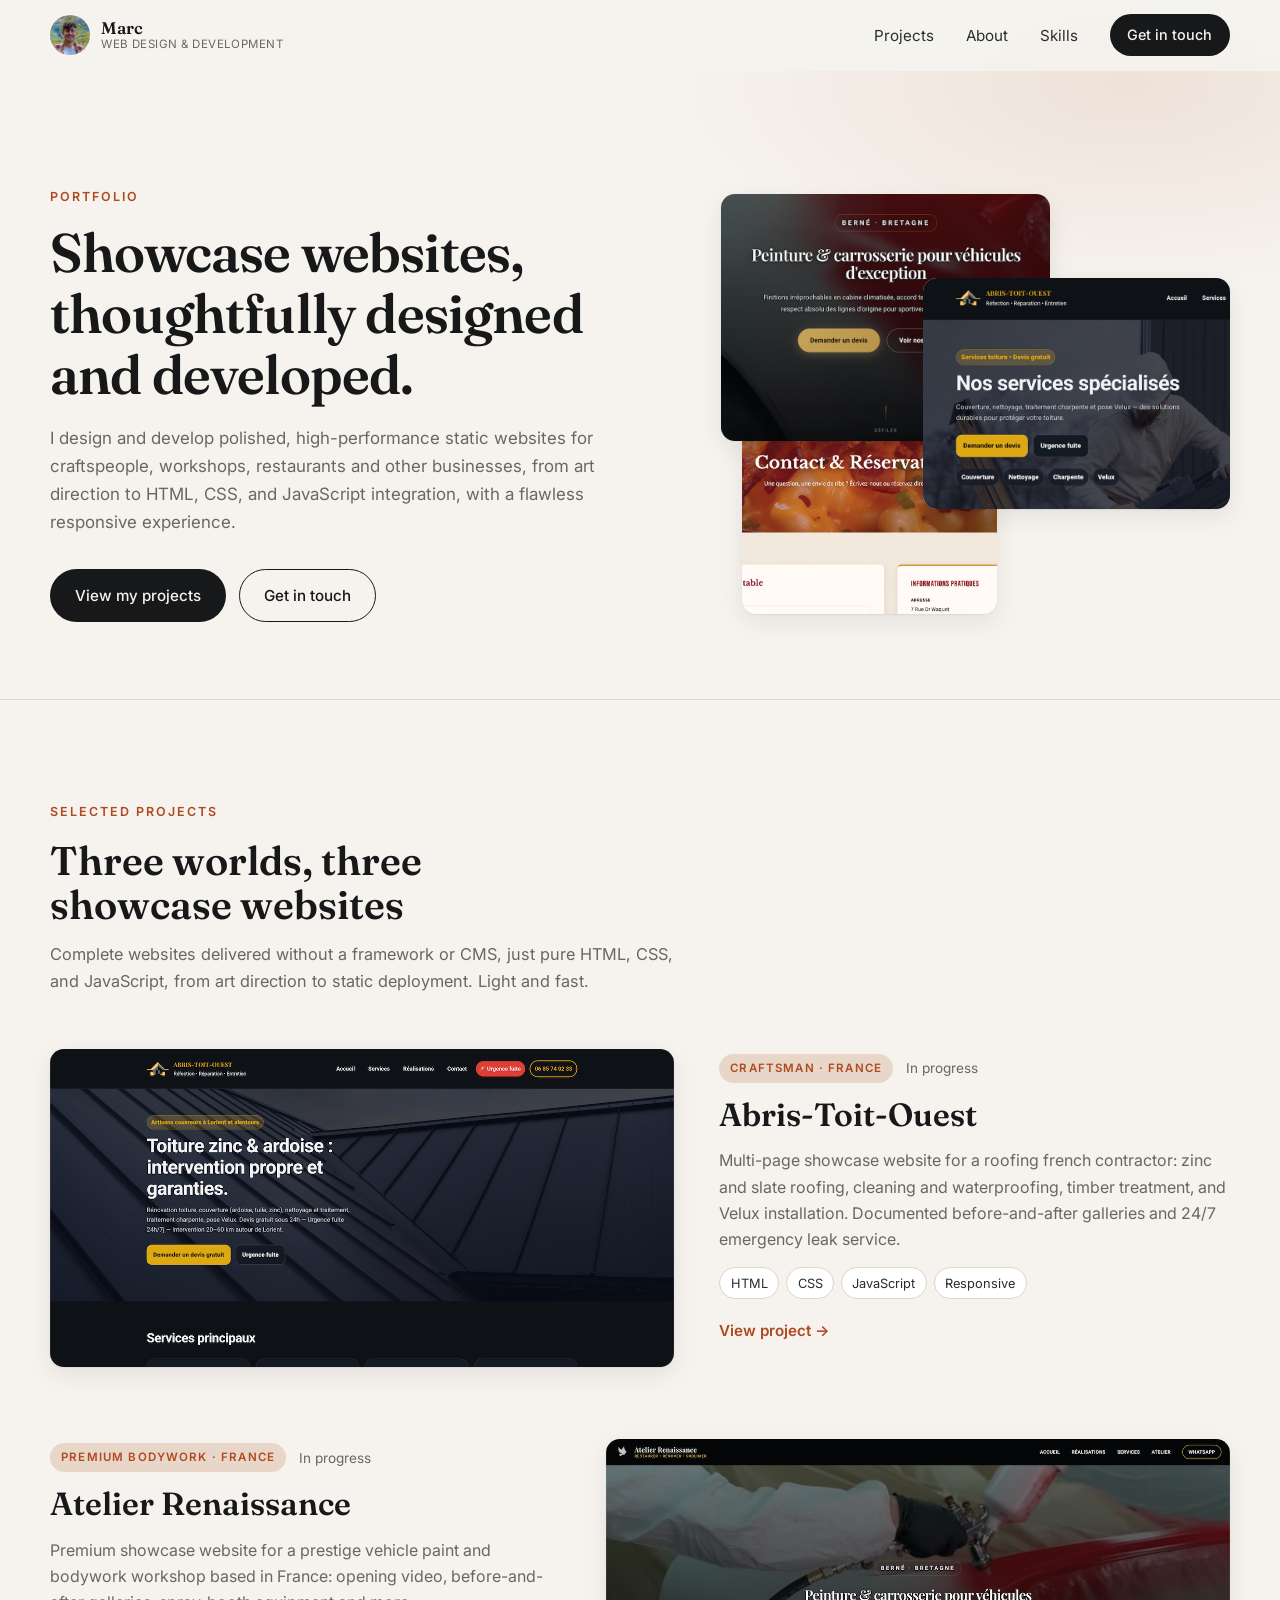
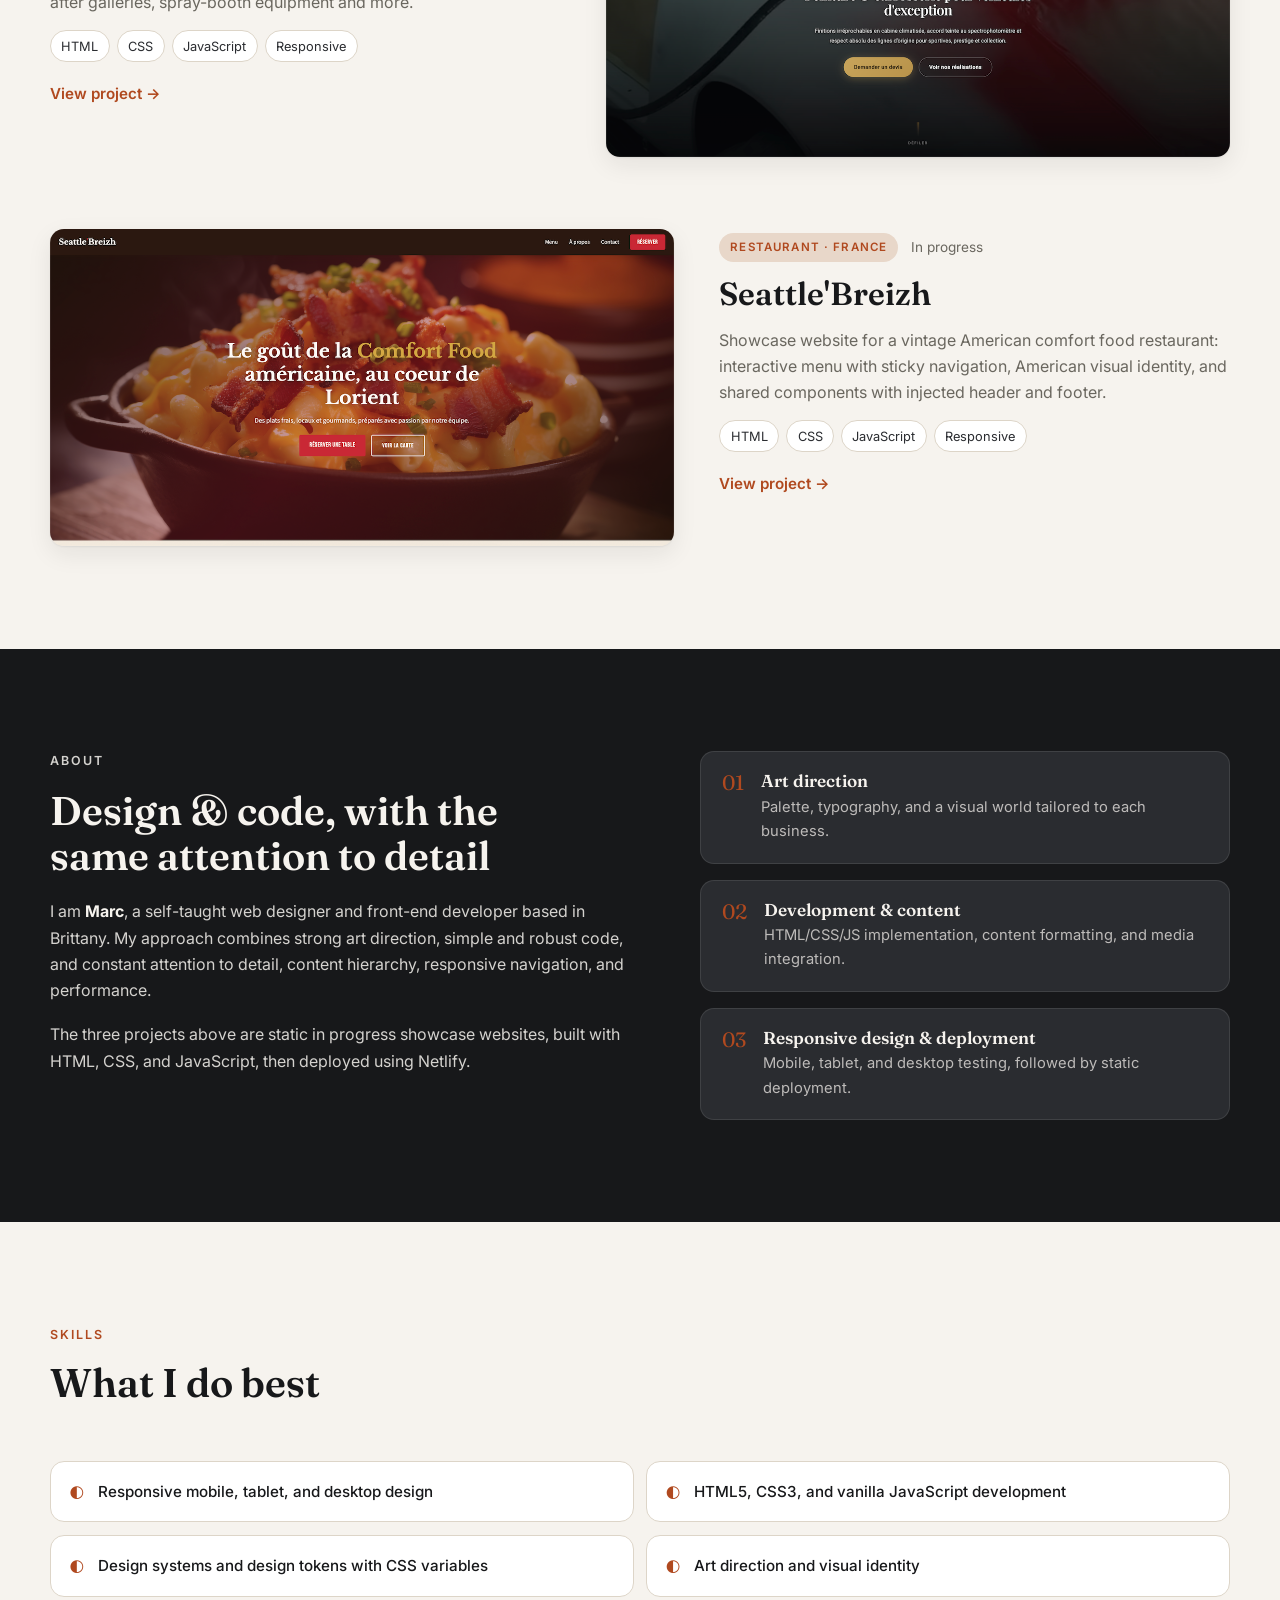
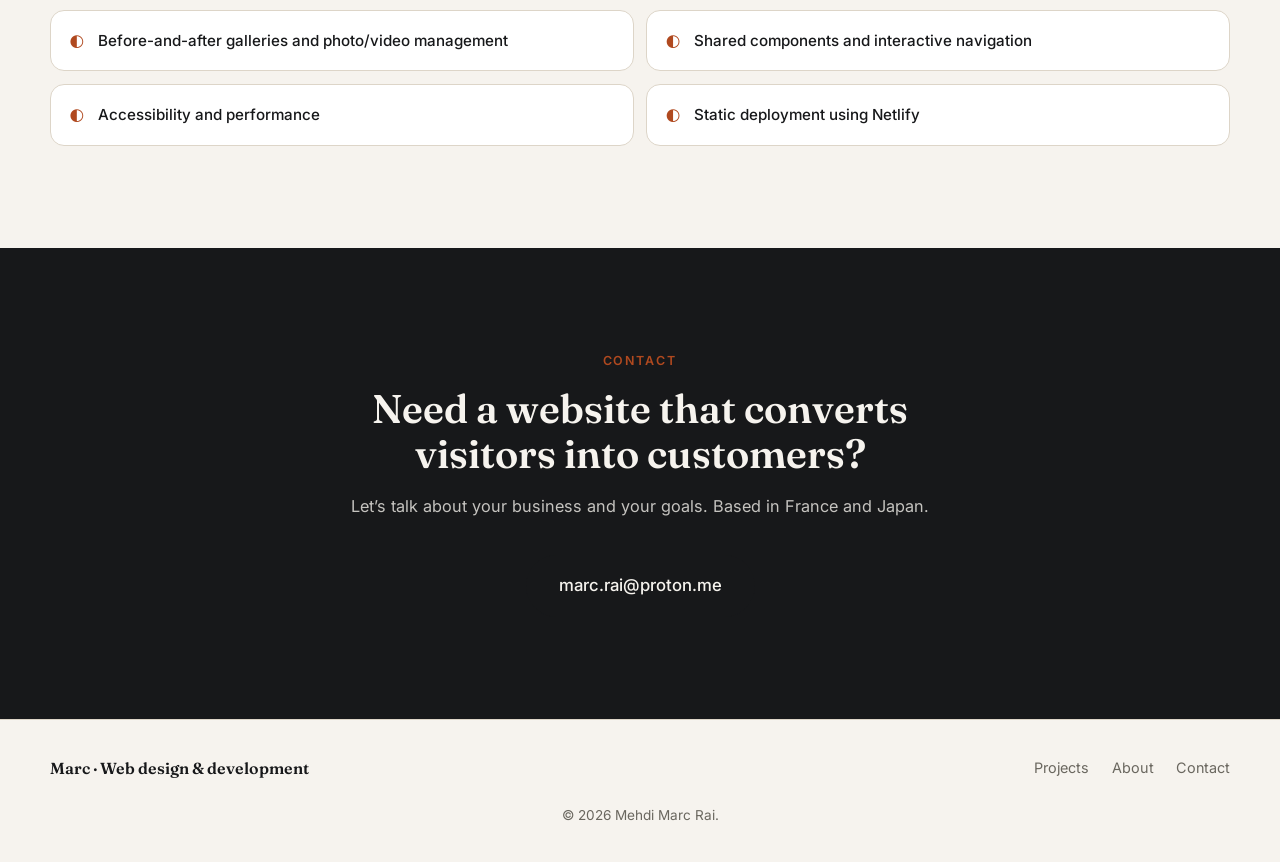
==== commit 67227f42: "Update theme color and hero section content in index.html" ====
--- a/index.html
+++ b/index.html
@@ -4,7 +4,8 @@
   <meta charset="UTF-8" />
   <meta name="viewport" content="width=device-width, initial-scale=1.0" />
   <meta name="description" content="Marc Rai Portfolio - Web designer & front-end developer" />
-  <meta name="theme-color" content="#17181a" />
+  <meta name="theme-color" content="#f6f3ee" />
+  <meta name="apple-mobile-web-app-status-bar-style" content="default" />
   <title>Marc Rai Portfolio - Web designer & front-end developer</title>
 
   <link rel="preconnect" href="https://fonts.googleapis.com" />
@@ -48,7 +49,7 @@
     <section class="hero" id="top" aria-label="Introduction">
       <div class="container hero__grid">
         <div class="hero__content">
-          <p class="eyebrow">Portfolio · Lorient, Brittany</p>
+          <p class="eyebrow">Portfolio</p>
           <h1 class="hero__title">Showcase websites, thoughtfully designed and developed.</h1>
           <p class="hero__lead">
             I design and develop polished, high-performance static websites for
@@ -73,10 +74,6 @@
             <img src="assets/images/seattlebreizh-screenshot-hero.png" alt="" loading="eager" />
           </a>
         </div>
-      </div>
-      <div class="hero__scroll" aria-hidden="true">
-        <span class="hero__scroll-line"></span>
-        Scroll
       </div>
     </section>
 
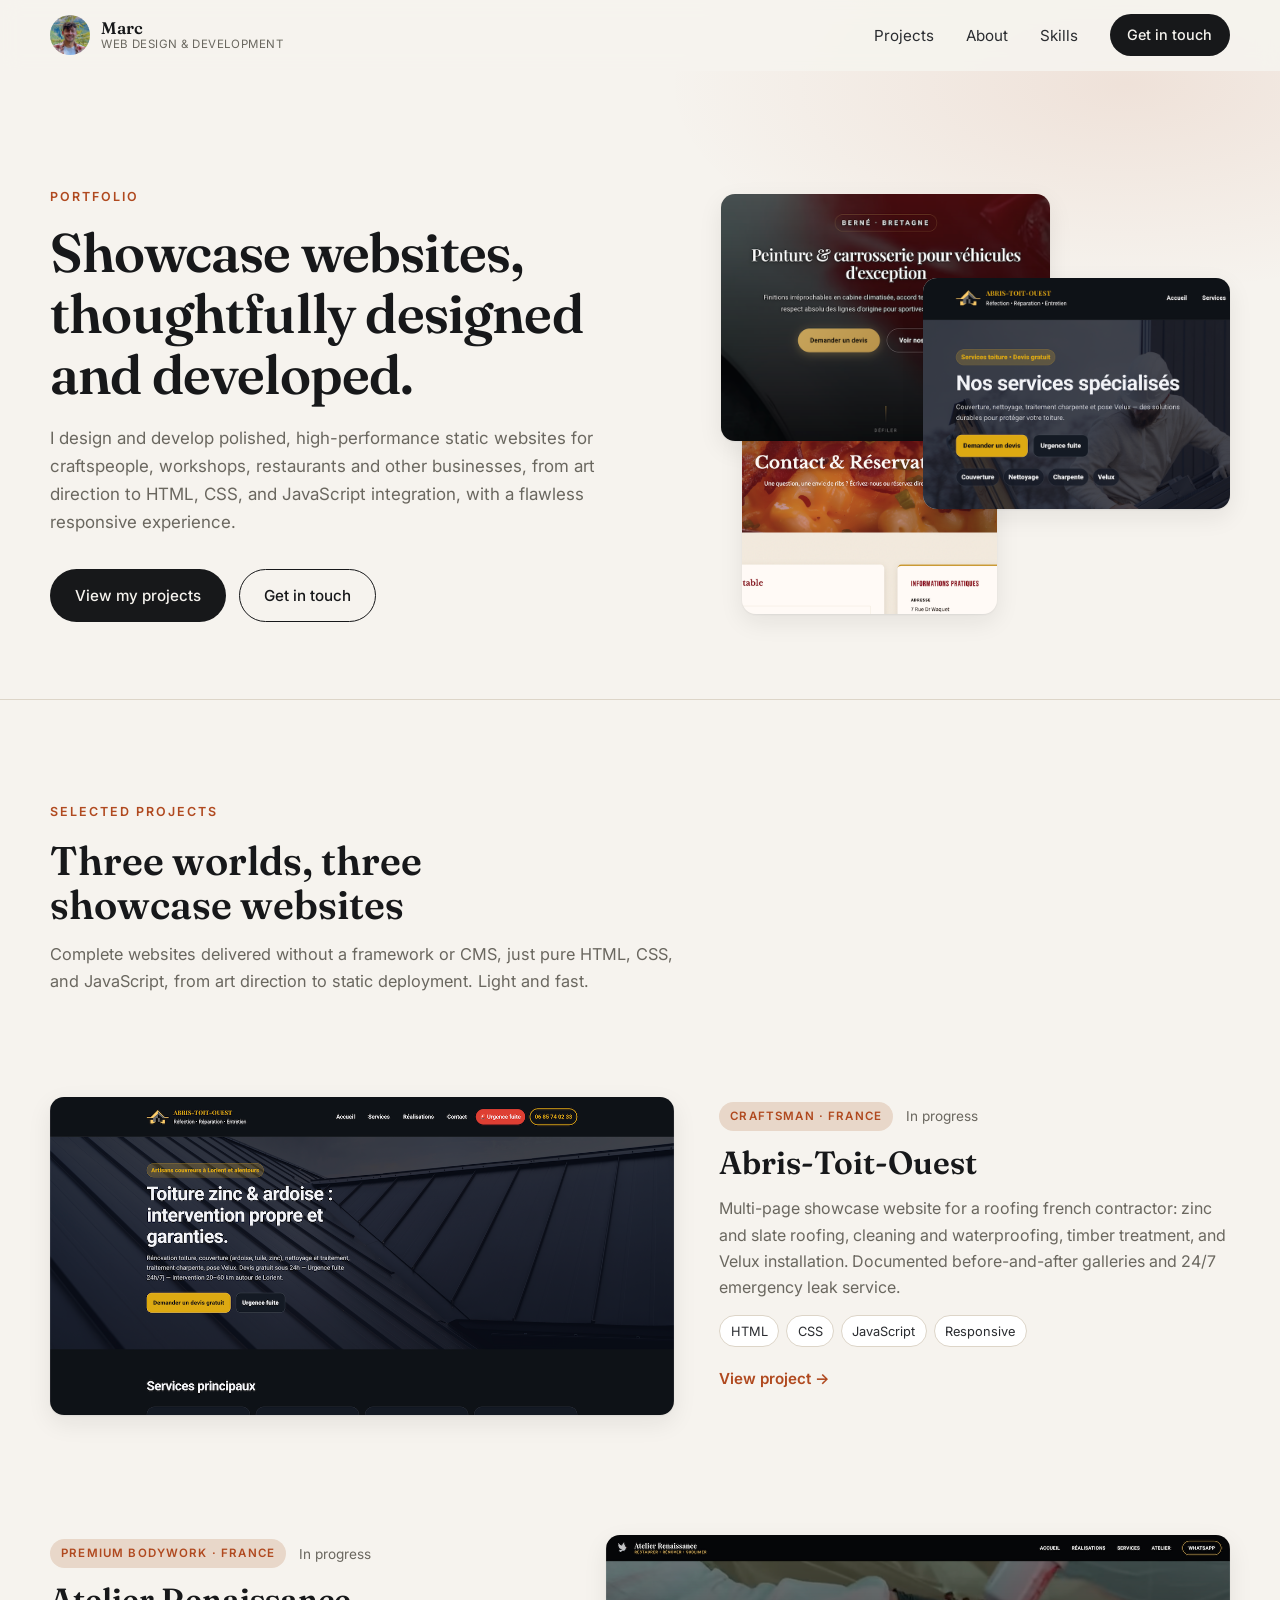
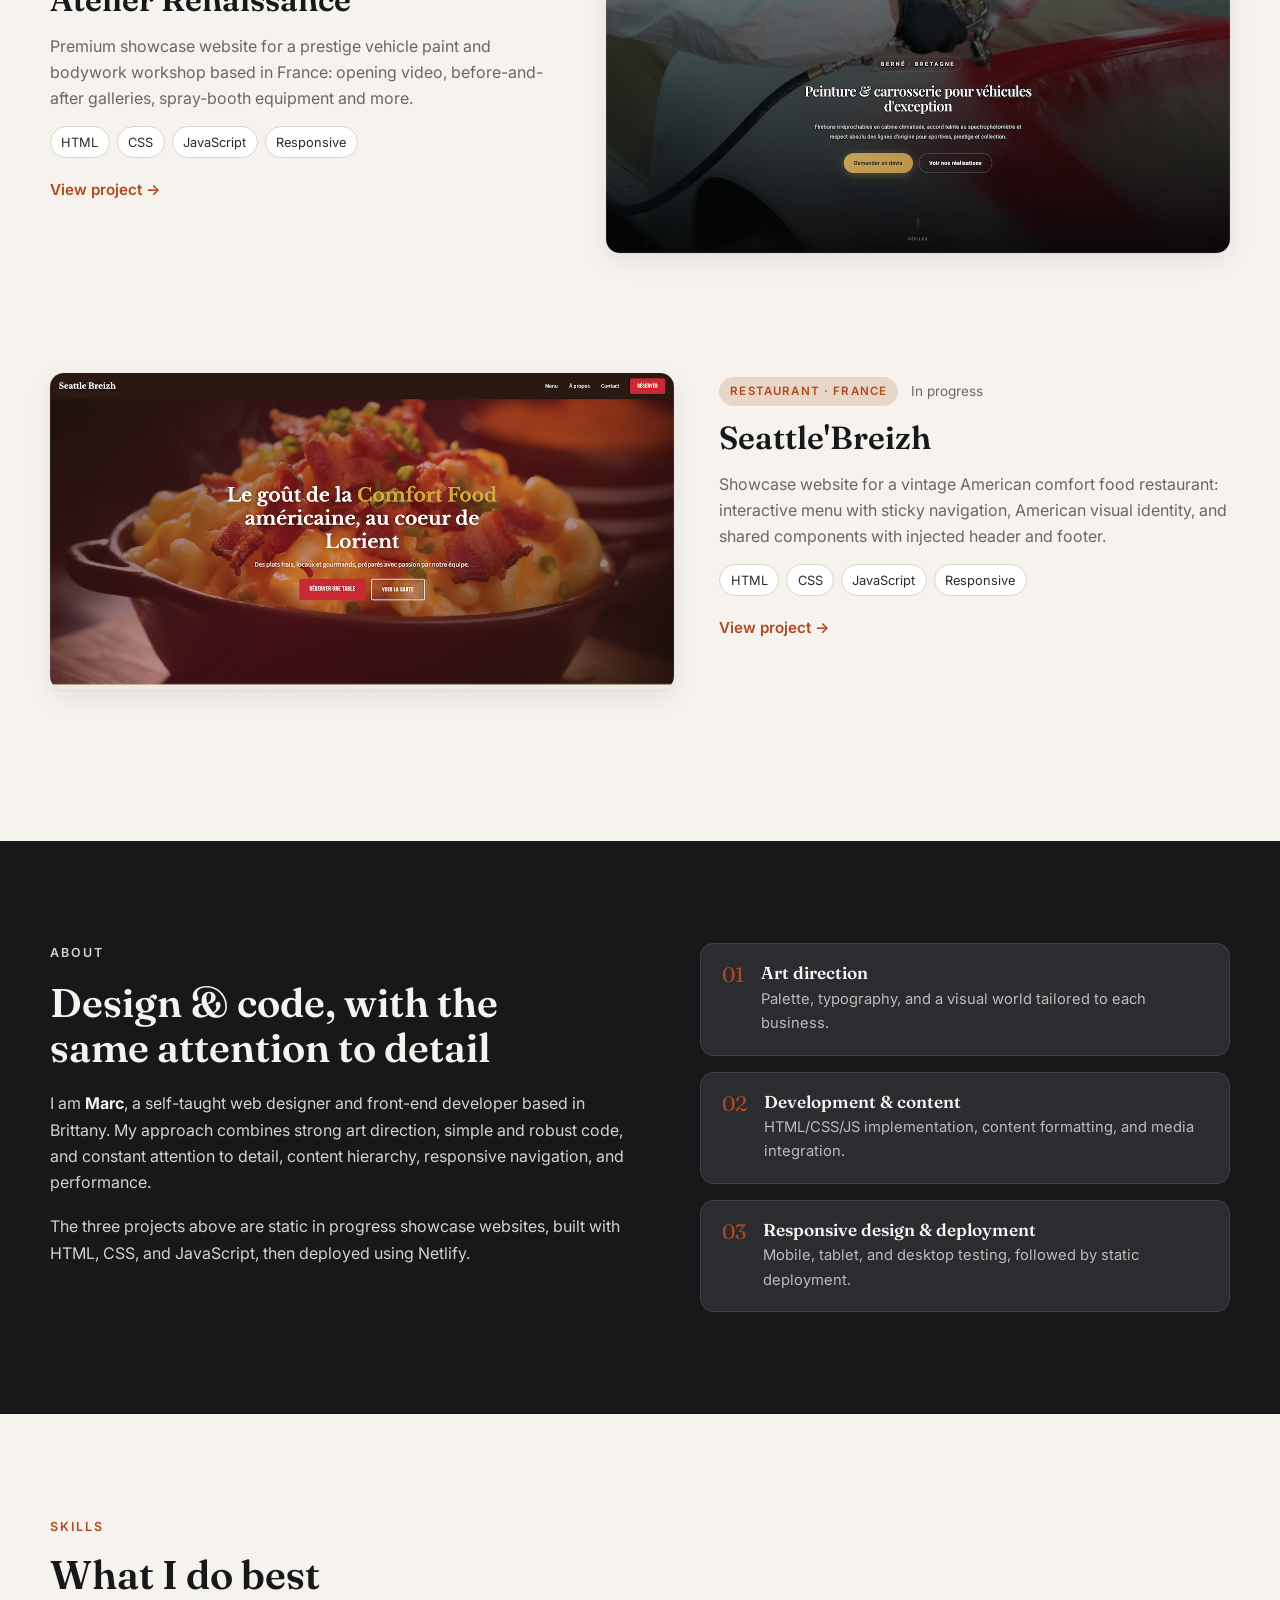
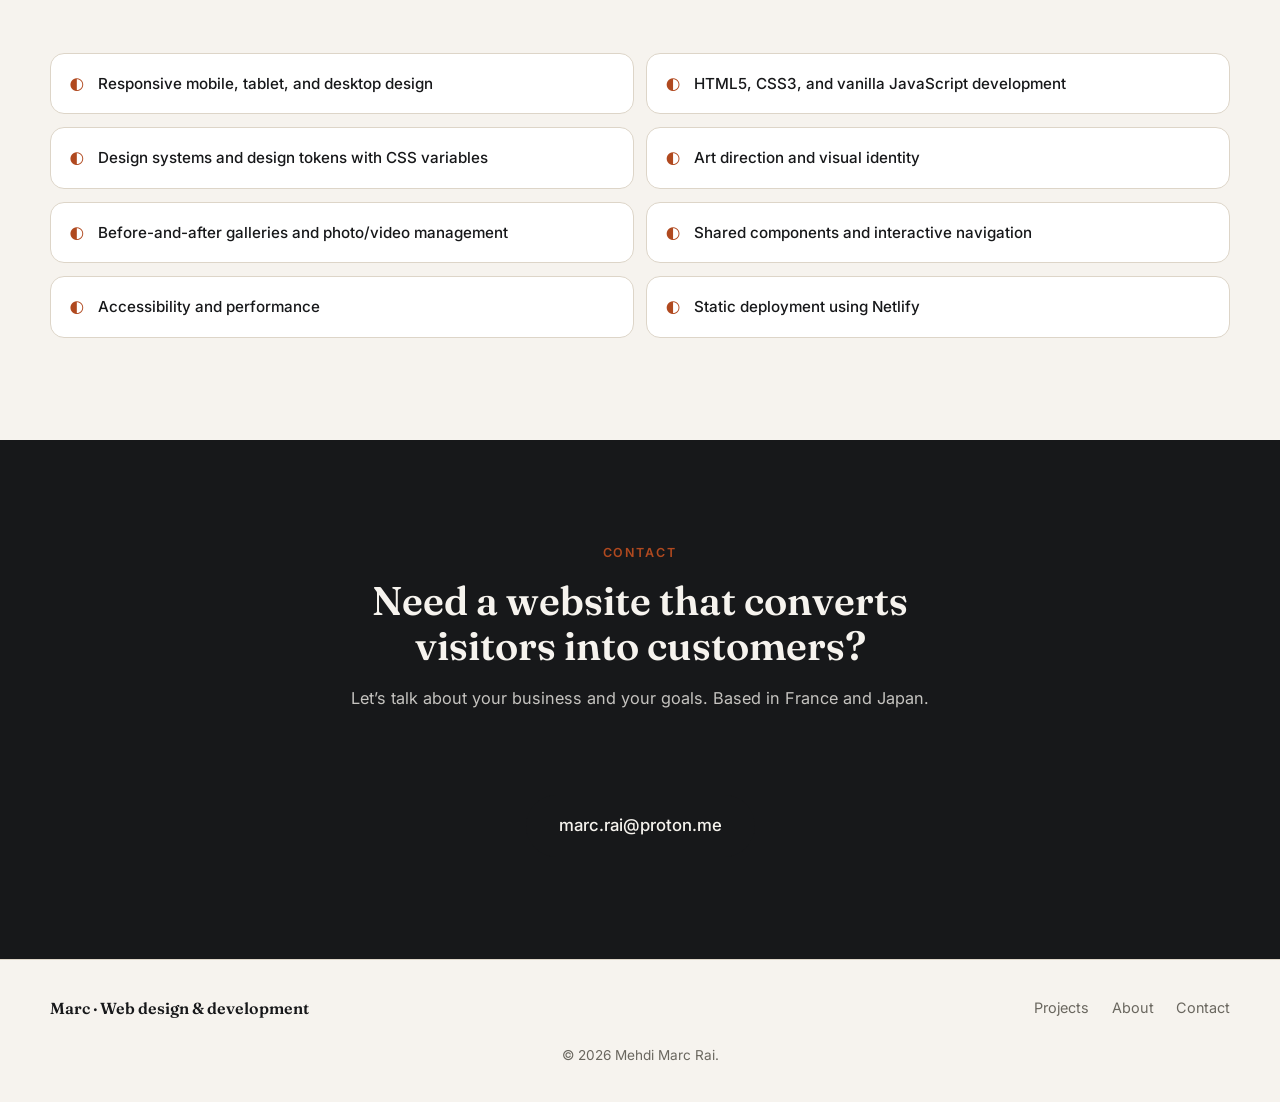
==== commit 73b7ba0f: "Update project links to external URLs for Abris-Toit-Ouest and Atelier Renaissance" ====
--- a/index.html
+++ b/index.html
@@ -93,7 +93,7 @@
 
           <!-- Abris-Toit-Ouest -->
           <article class="project" id="projet-abris">
-            <a class="project__media" href="projects/Abris%20Toit%20Ouest/index.html">
+            <a class="project__media" href="https://abris-toit-ouest.netlify.app/" target="_blank" rel="noopener noreferrer">
               <img src="assets/images/abris-toit-ouest-screenshot.png" alt="Slate and zinc roofing on an Abris-Toit-Ouest renovation project" loading="lazy" />
             </a>
             <div class="project__body">
@@ -119,7 +119,7 @@
 
           <!-- Atelier Renaissance -->
           <article class="project project--reverse" id="projet-atelier">
-            <a class="project__media" href="projects/Atelier%20Renaissance/index.html">
+            <a class="project__media" href="https://atelier-renaissance.netlify.app/" target="_blank" rel="noopener noreferrer">
               <img src="assets/images/atelier-renaissance-screenshot.png" alt="Classic vehicle paint restoration at Atelier Renaissance" loading="lazy" />
             </a>
             <div class="project__body">
--- a/style.css
+++ b/style.css
@@ -435,6 +435,7 @@
 .section__sub {
   color: var(--ink-soft);
   font-size: 1.02rem;
+  padding-bottom: 3rem;
 }
 
 /* ---------- Projects ---------- */
@@ -448,6 +449,7 @@
   grid-template-columns: minmax(0, 1.1fr) minmax(0, 0.9fr);
   gap: clamp(1.5rem, 3.5vw, 2.8rem);
   align-items: start;
+  margin-bottom: 3rem;
 }
 
 .project--reverse {
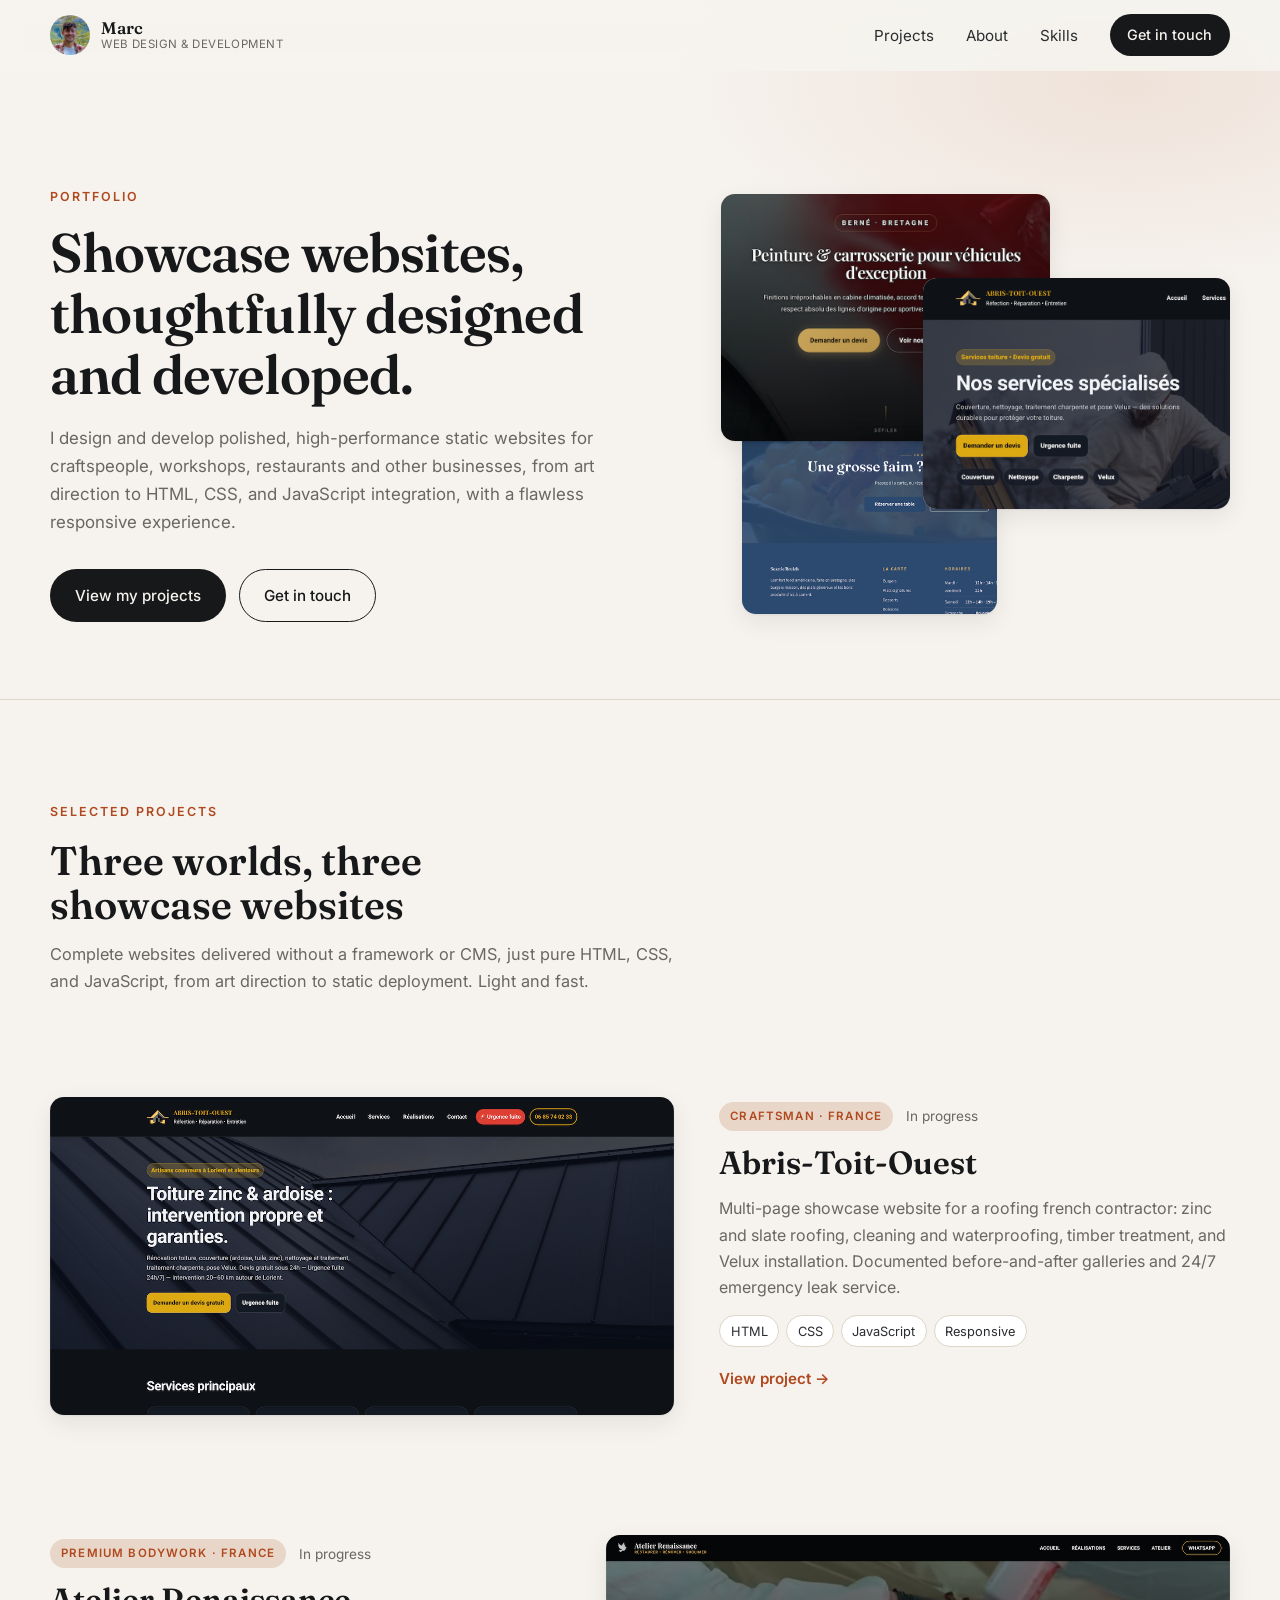
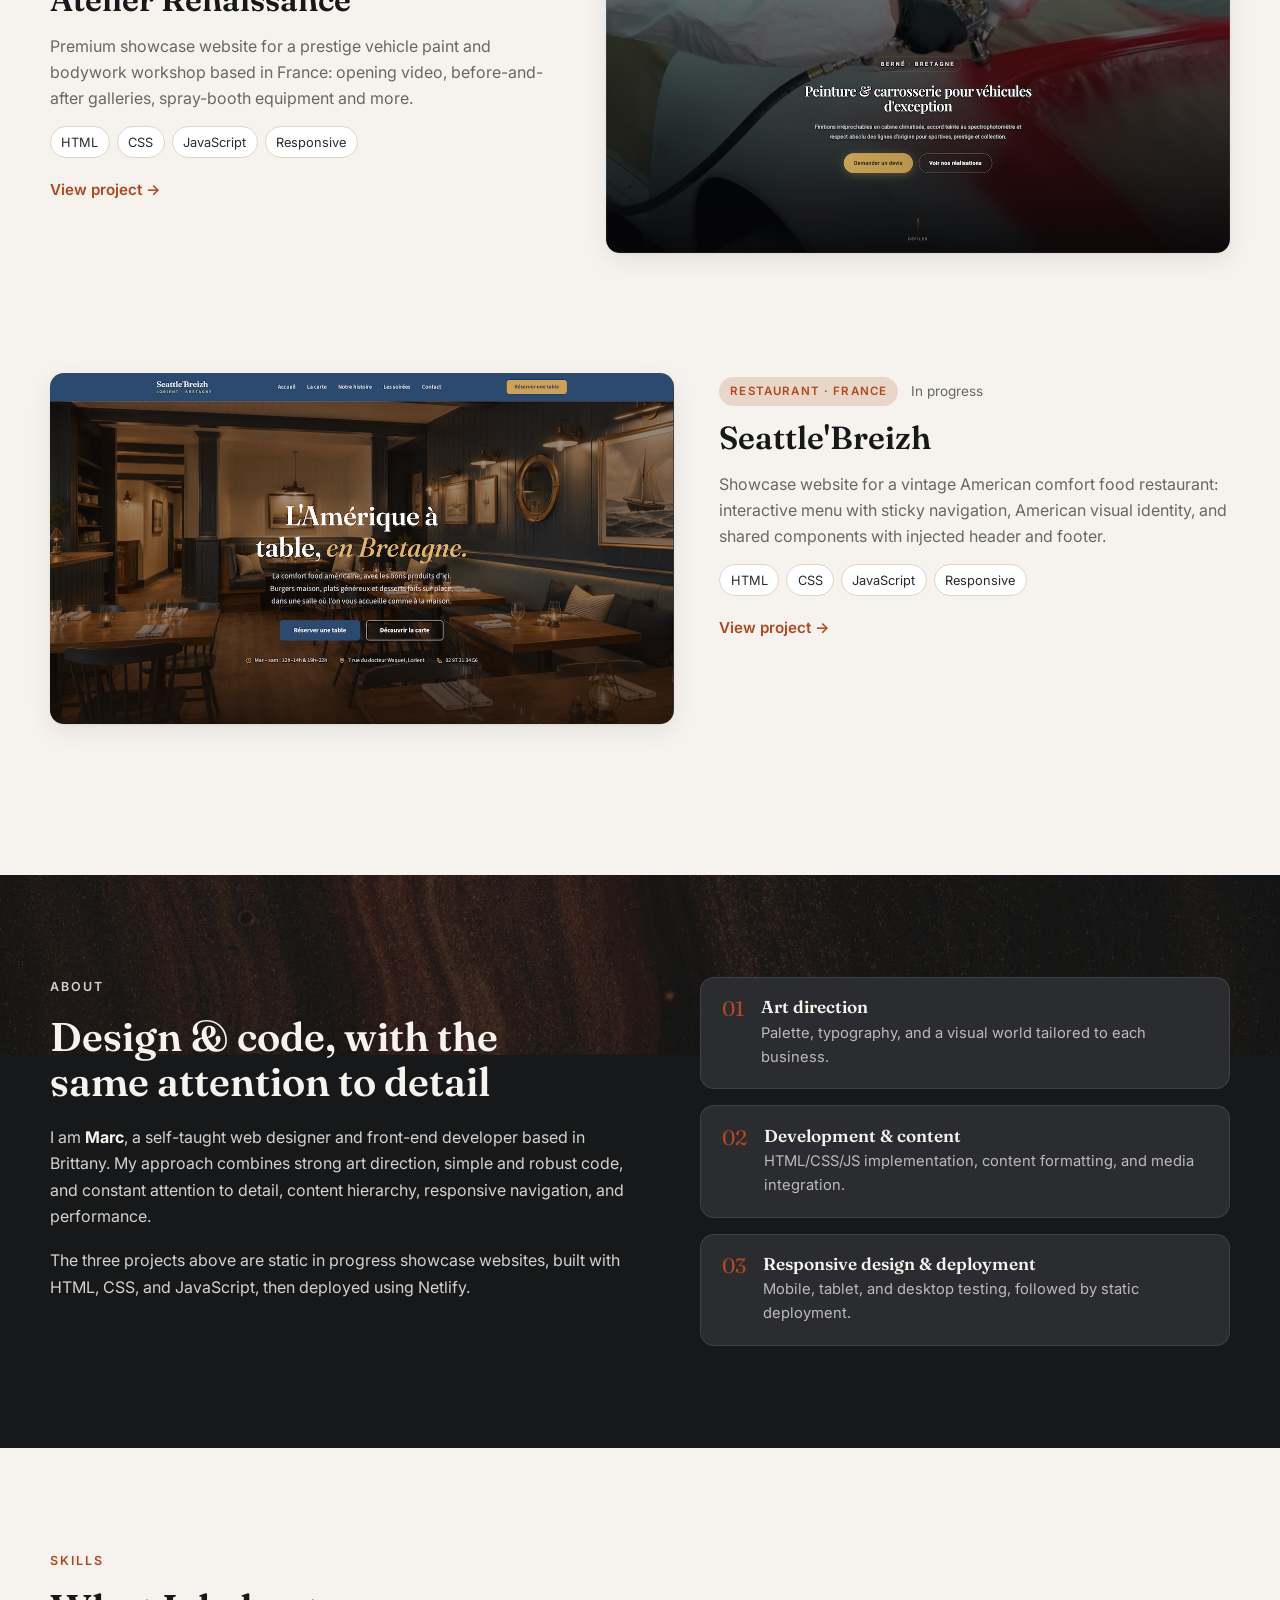
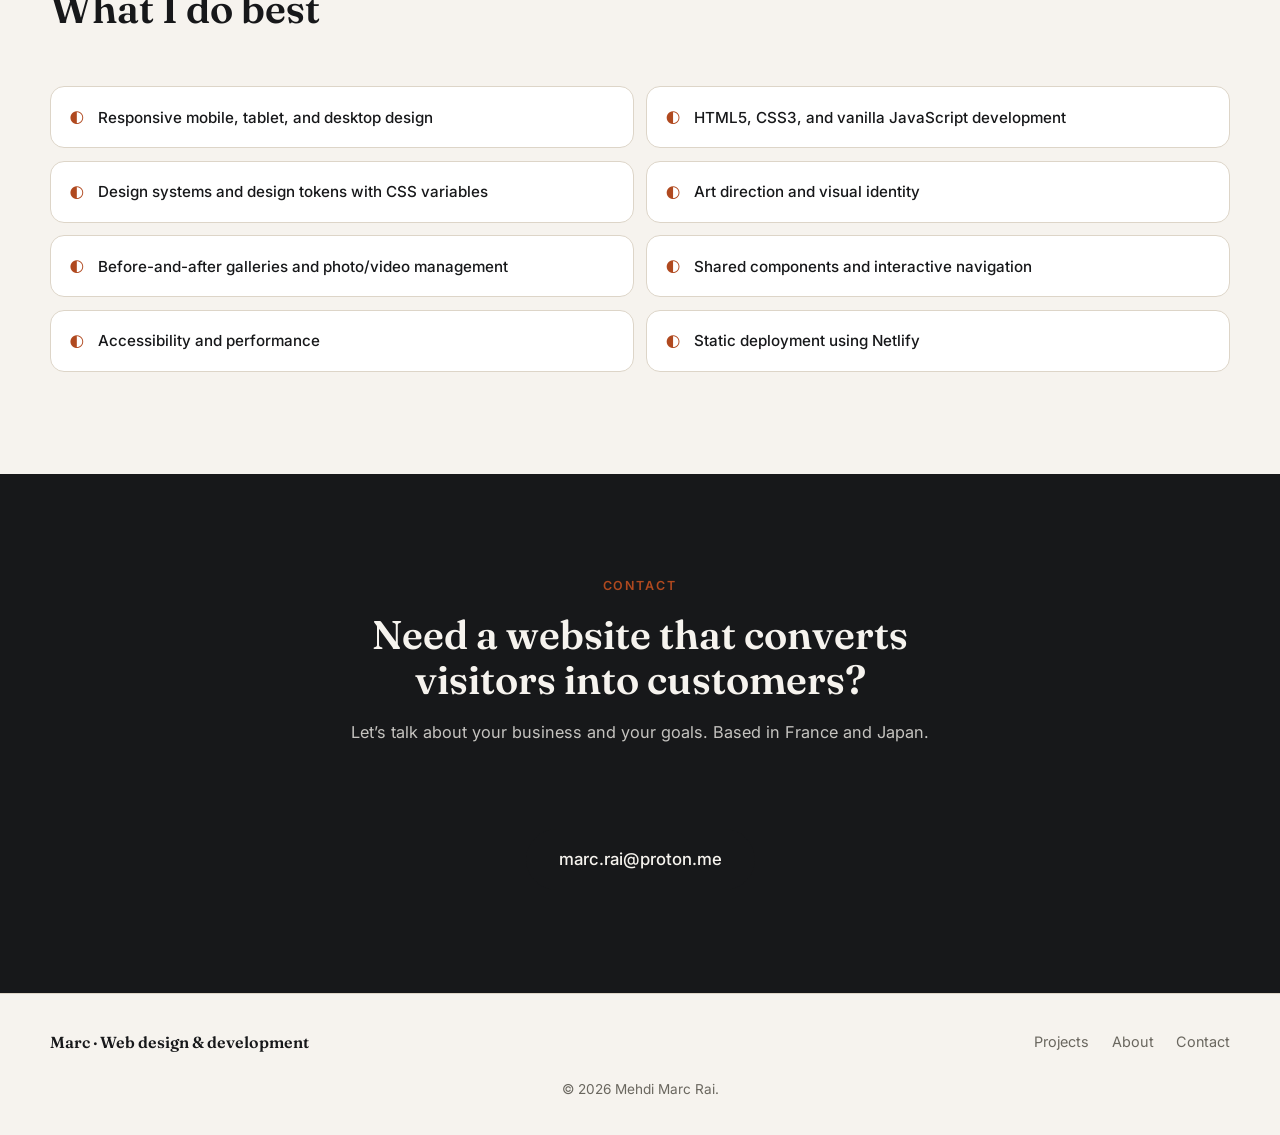
==== commit 06a69982: "Implement parallax effect and update styles for #a-propos section" ====
--- a/index.html
+++ b/index.html
@@ -292,6 +292,39 @@
       window.addEventListener('scroll', onScroll, { passive: true });
       onScroll();
     })();
+
+    (function () {
+      var section = document.getElementById('a-propos');
+      var reducedMotion = window.matchMedia('(prefers-reduced-motion: reduce)');
+      var ticking = false;
+
+      function updateParallax() {
+        if (reducedMotion.matches) {
+          section.style.setProperty('--parallax-y', '0px');
+          return;
+        }
+
+        var rect = section.getBoundingClientRect();
+        var distance = window.innerHeight / 2 - (rect.top + rect.height / 2);
+        var offset = distance * 0.20;
+
+        section.style.setProperty('--parallax-y', offset + 'px');
+        ticking = false;
+      }
+
+      function requestUpdate() {
+        if (!ticking) {
+          window.requestAnimationFrame(updateParallax);
+          ticking = true;
+        }
+      }
+
+      window.addEventListener('scroll', requestUpdate, { passive: true });
+      window.addEventListener('resize', requestUpdate);
+      reducedMotion.addEventListener('change', requestUpdate);
+
+      updateParallax();
+    })();
   </script>
 </body>
 </html>
--- a/style.css
+++ b/style.css
@@ -817,3 +817,33 @@
     scroll-behavior: auto !important;
   }
 }
+
+#a-propos {
+  position: relative;
+  isolation: isolate;
+  overflow: hidden;
+  background: var(--ink);
+}
+
+#a-propos::before {
+  content: "";
+  position: absolute;
+  z-index: -1;
+  inset: -12% 0;
+  background:
+    linear-gradient(rgba(23, 24, 26, 0.72), rgba(23, 24, 26, 0.72)),
+    url("assets/images/wallpaper.jpg") center / cover no-repeat;
+  transform: translate3d(0, var(--parallax-y, 0px), 0) scale(1);
+  will-change: transform;
+  pointer-events: none;
+}
+
+#a-propos > .container {
+  position: relative;
+}
+
+@media (prefers-reduced-motion: reduce) {
+  #a-propos::before {
+    transform: scale(1);
+  }
+}
